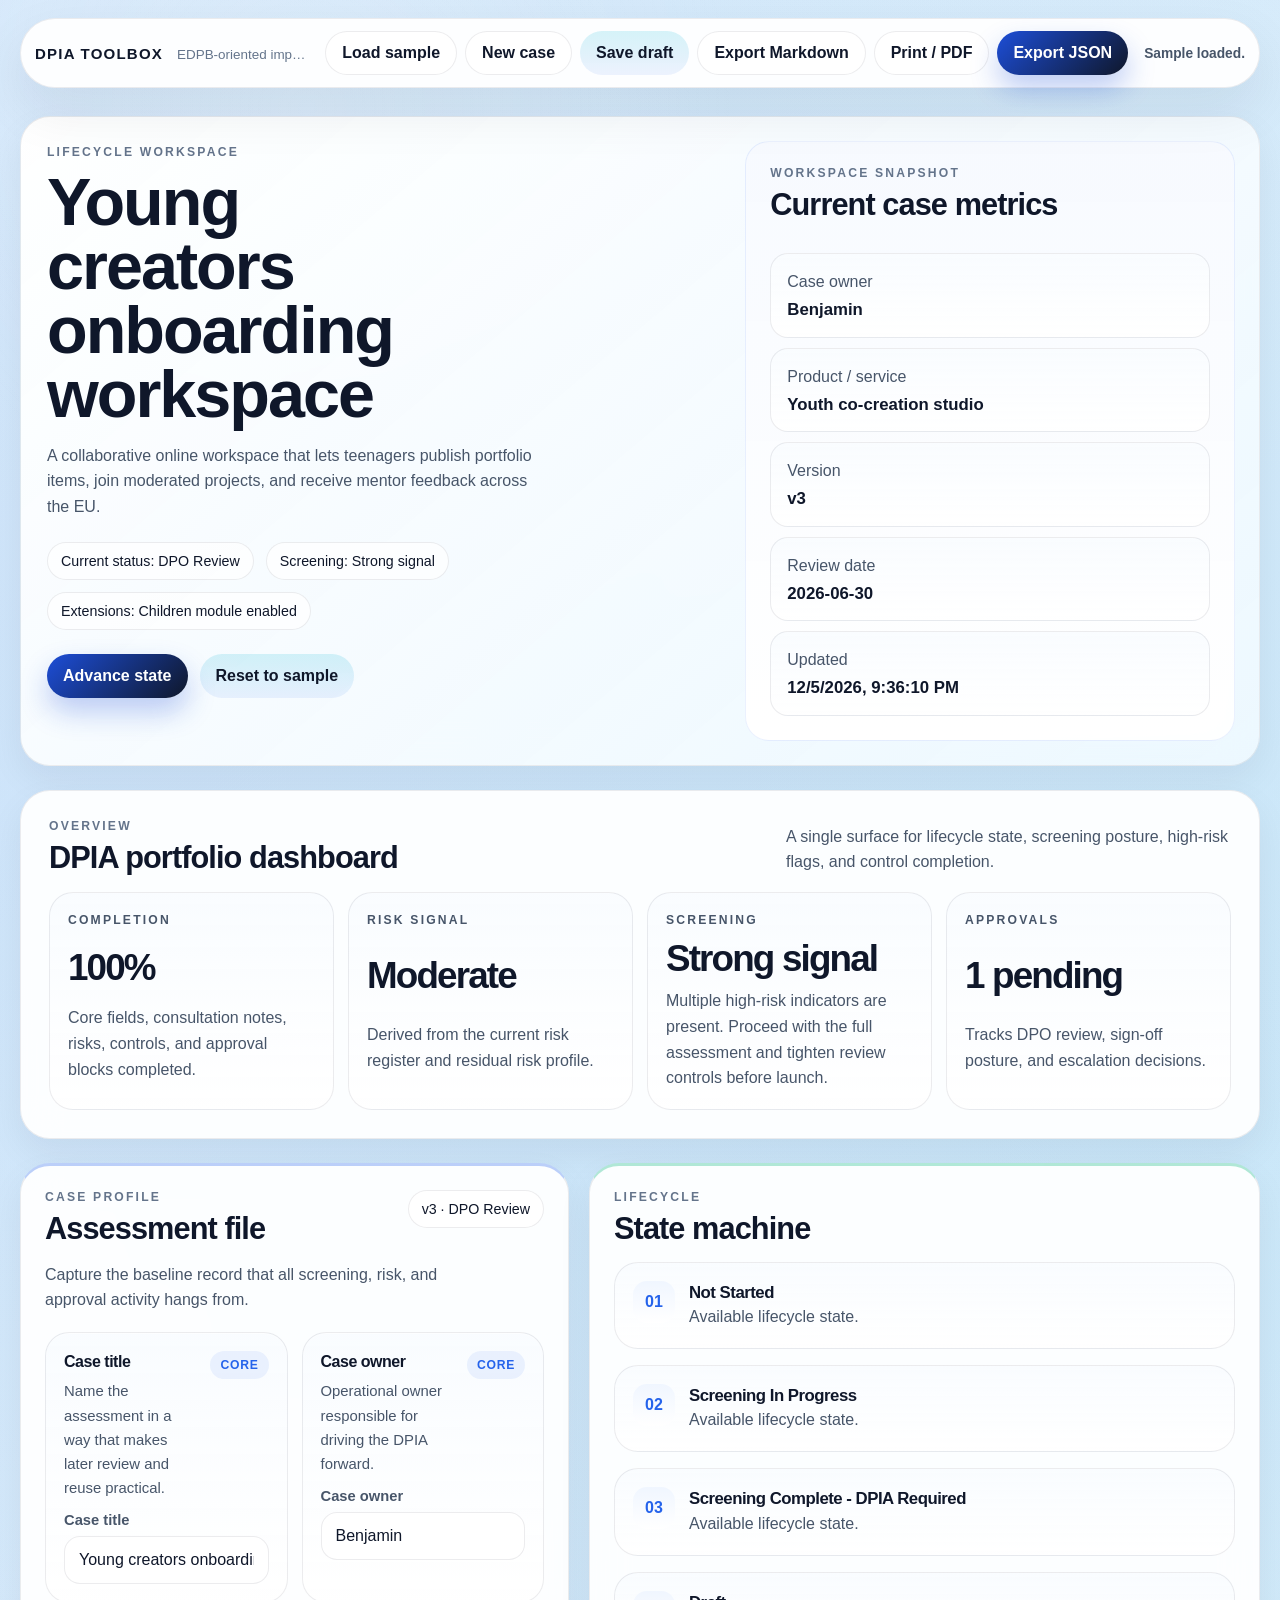
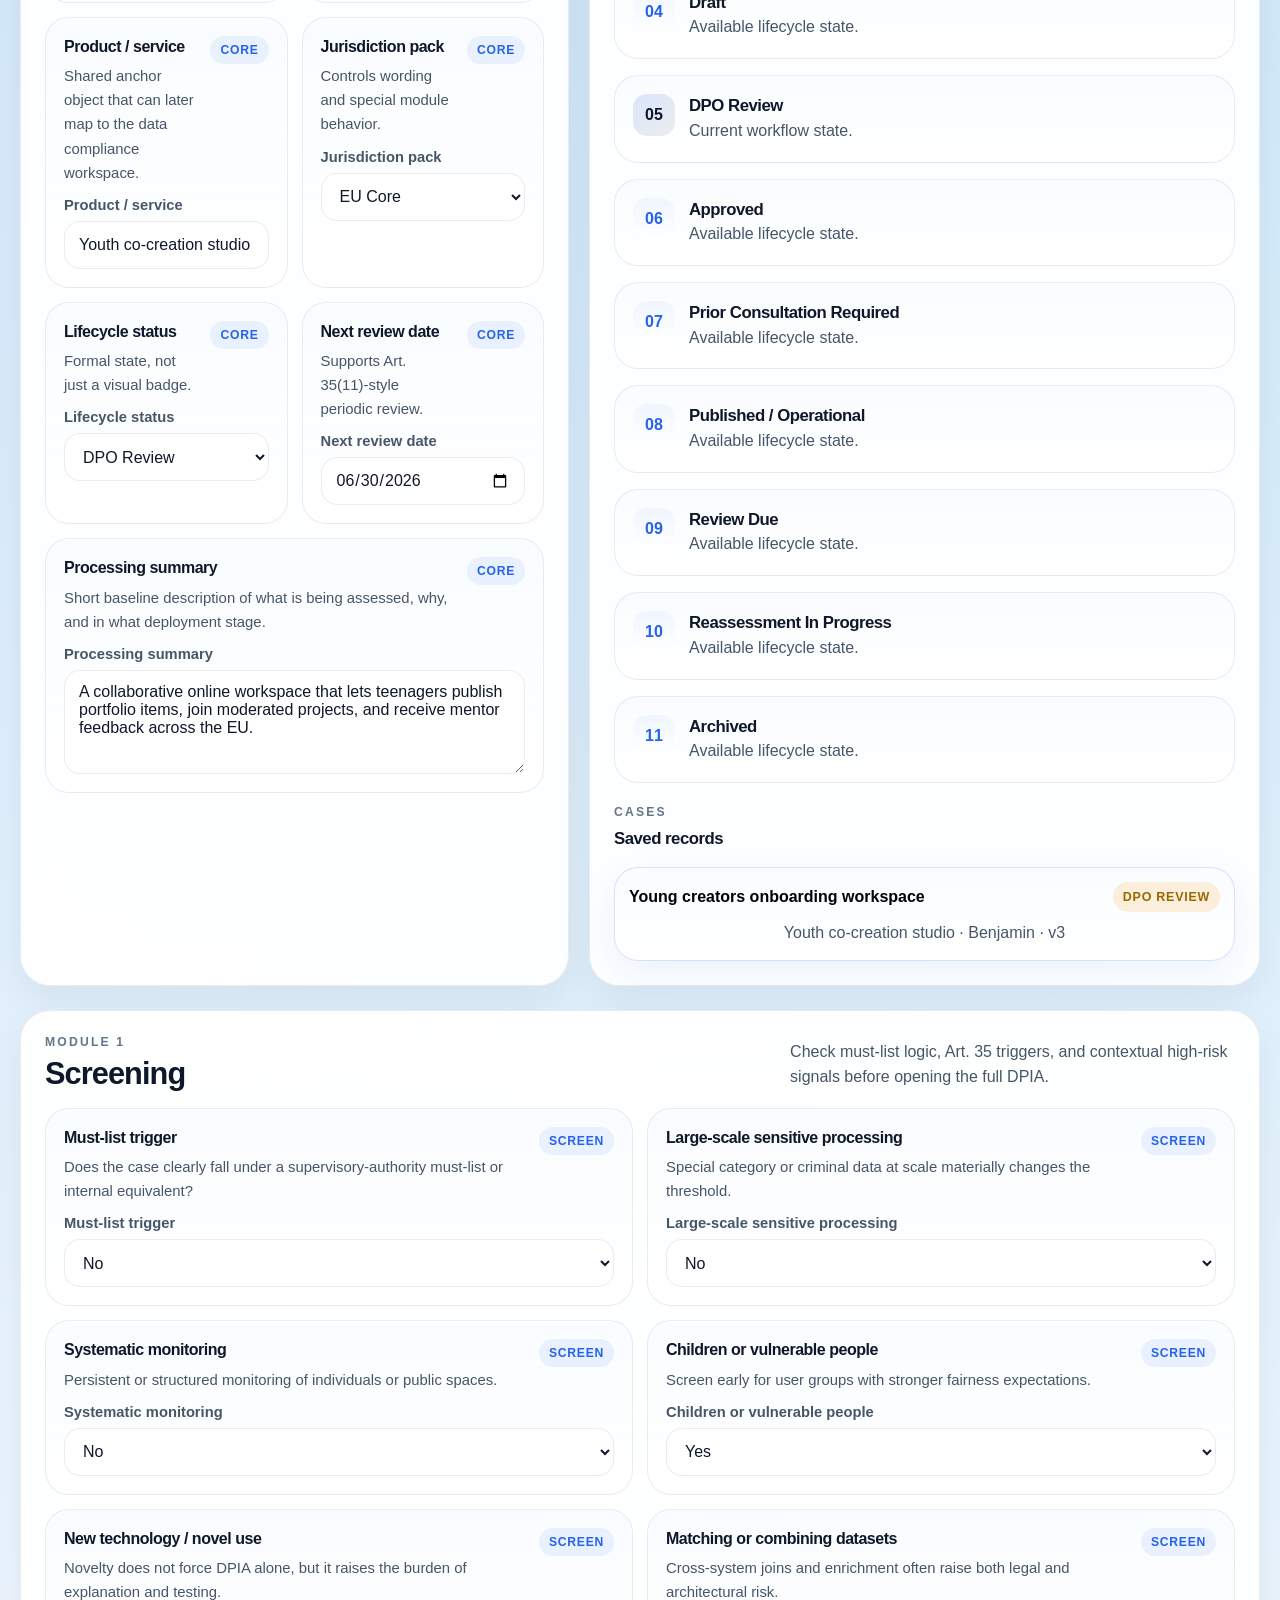
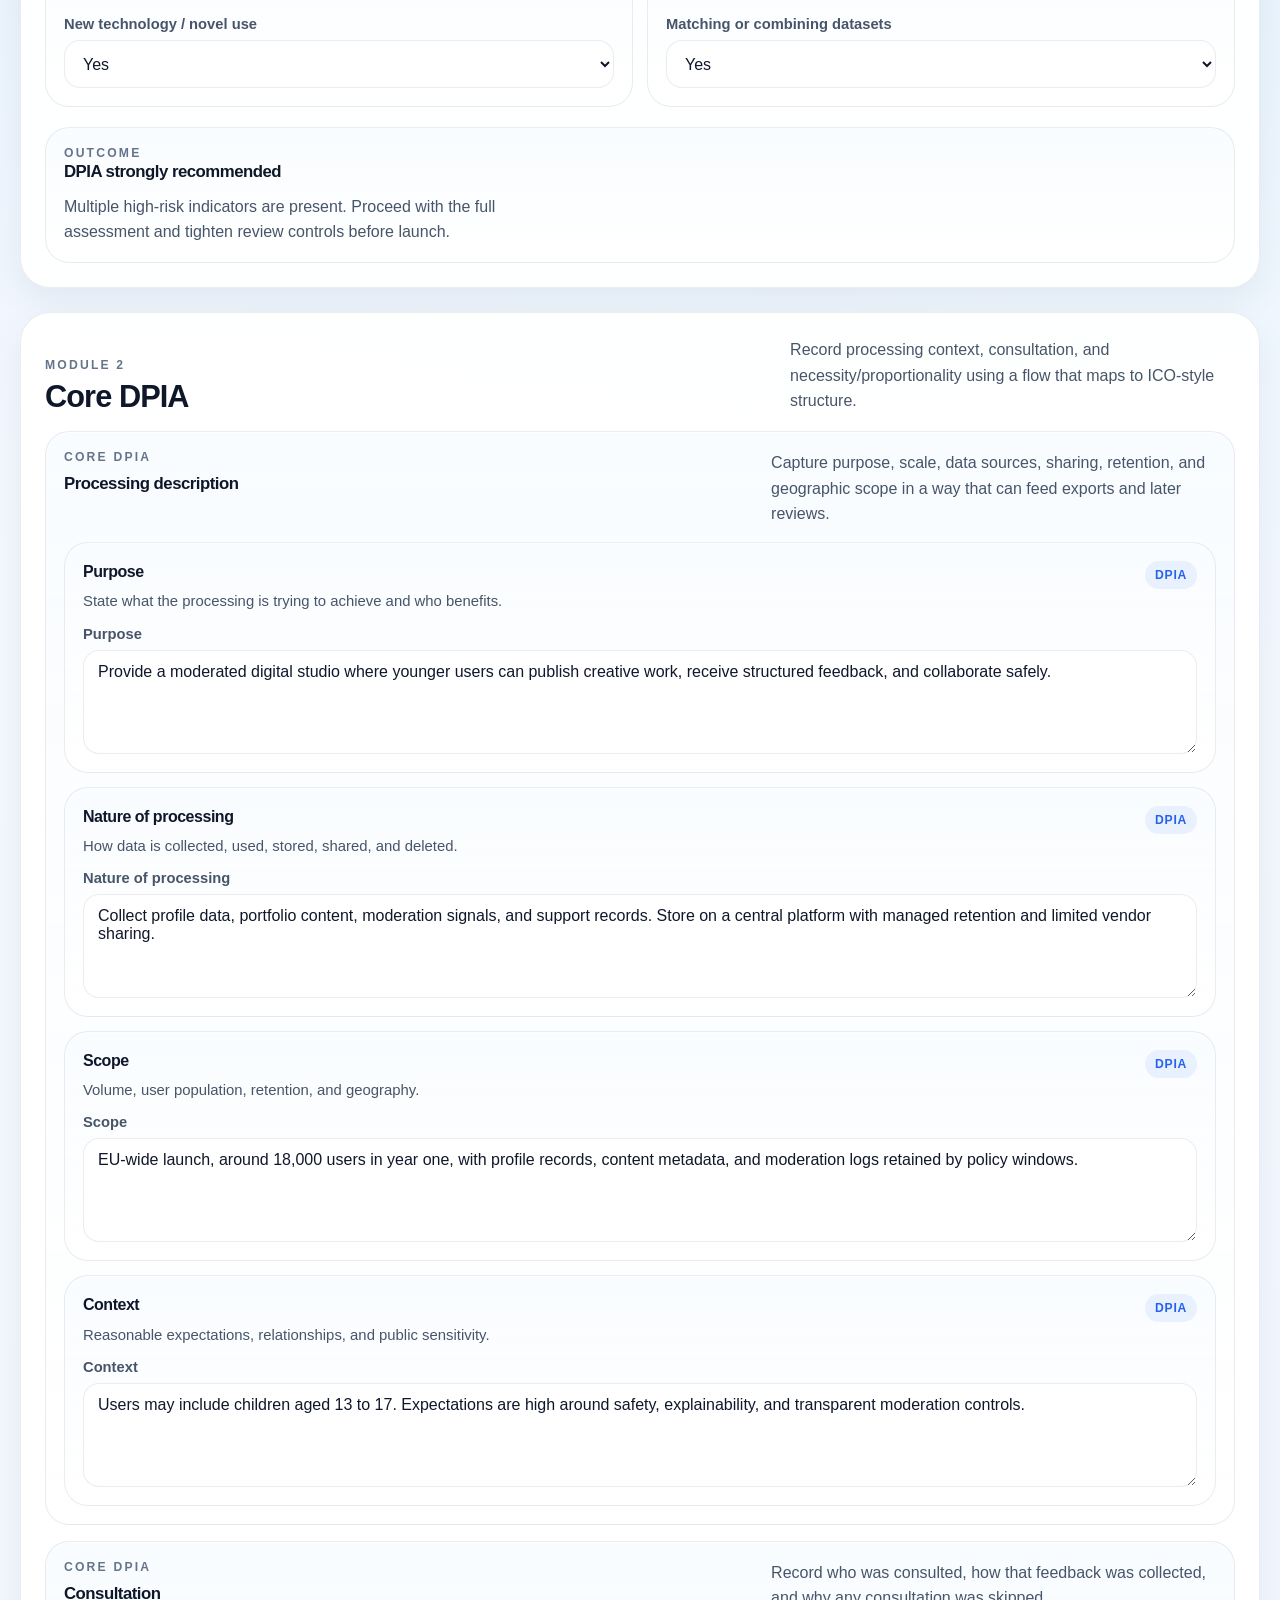
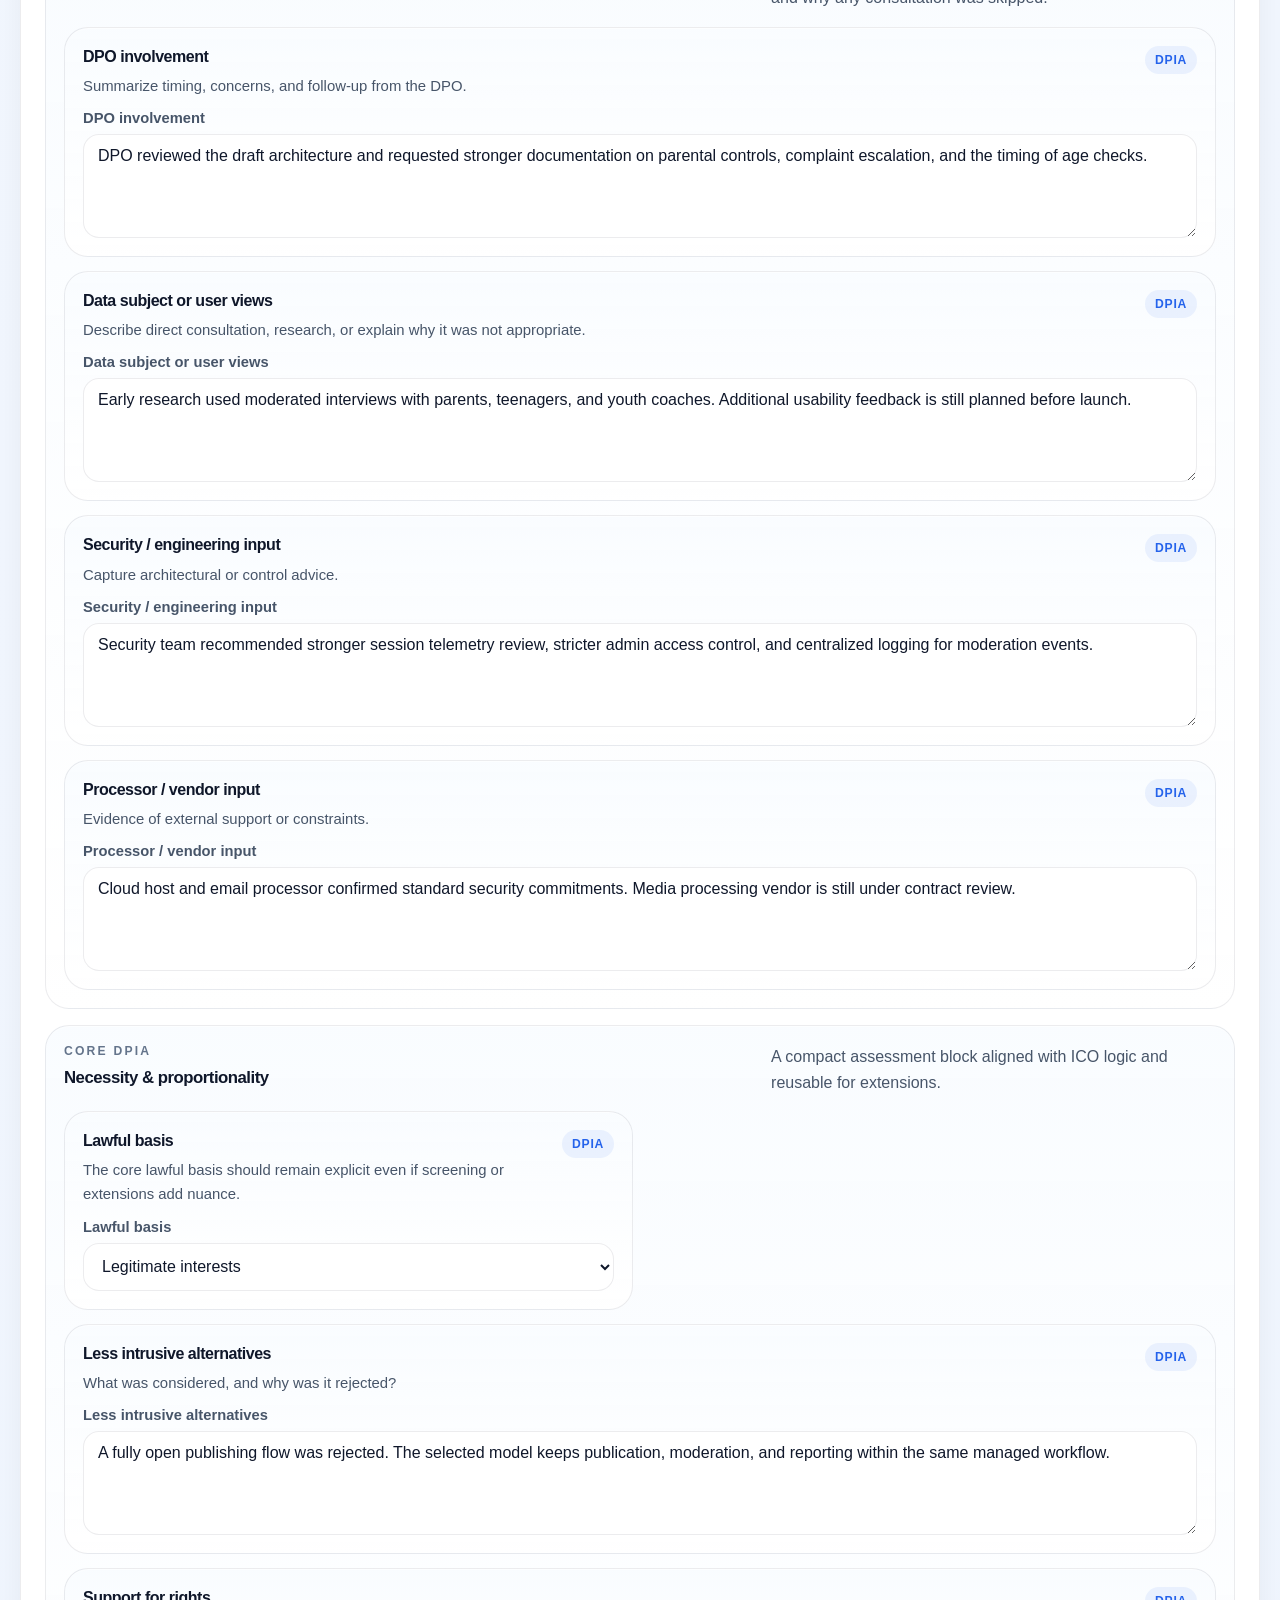
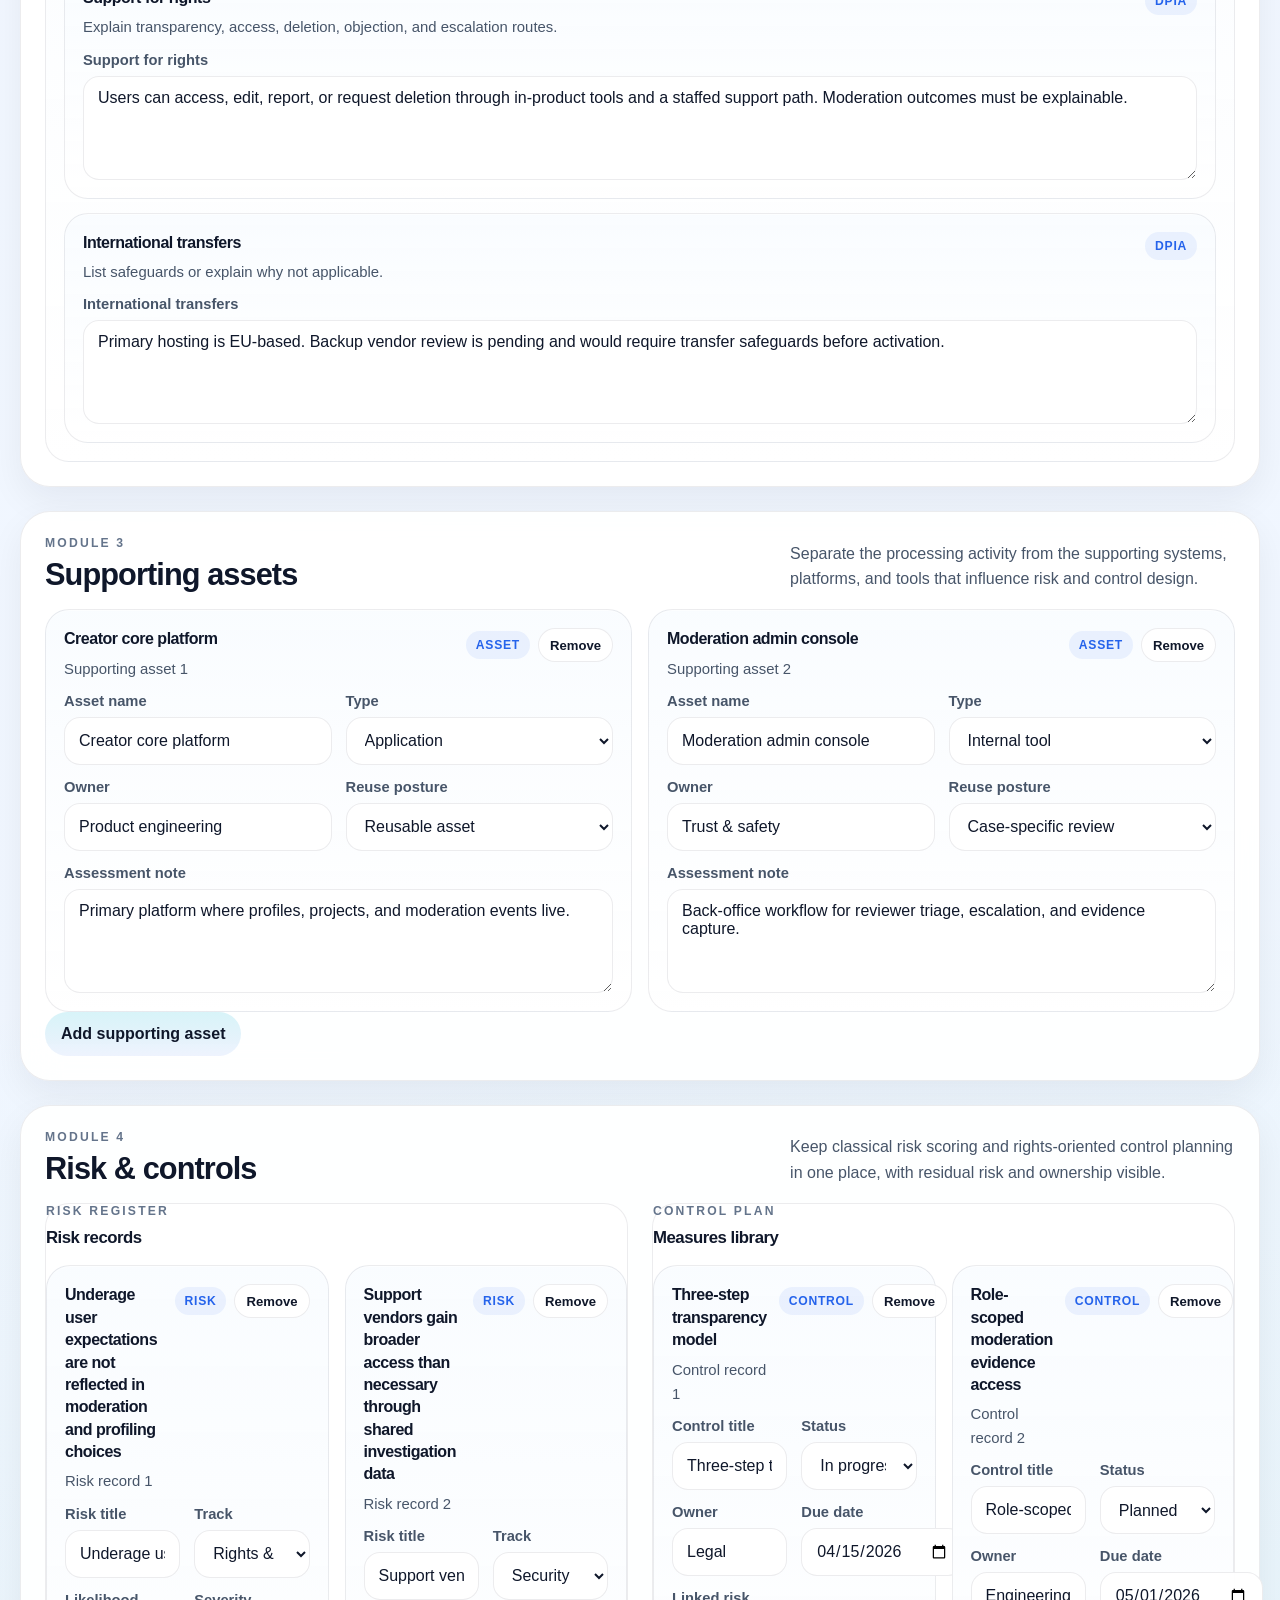
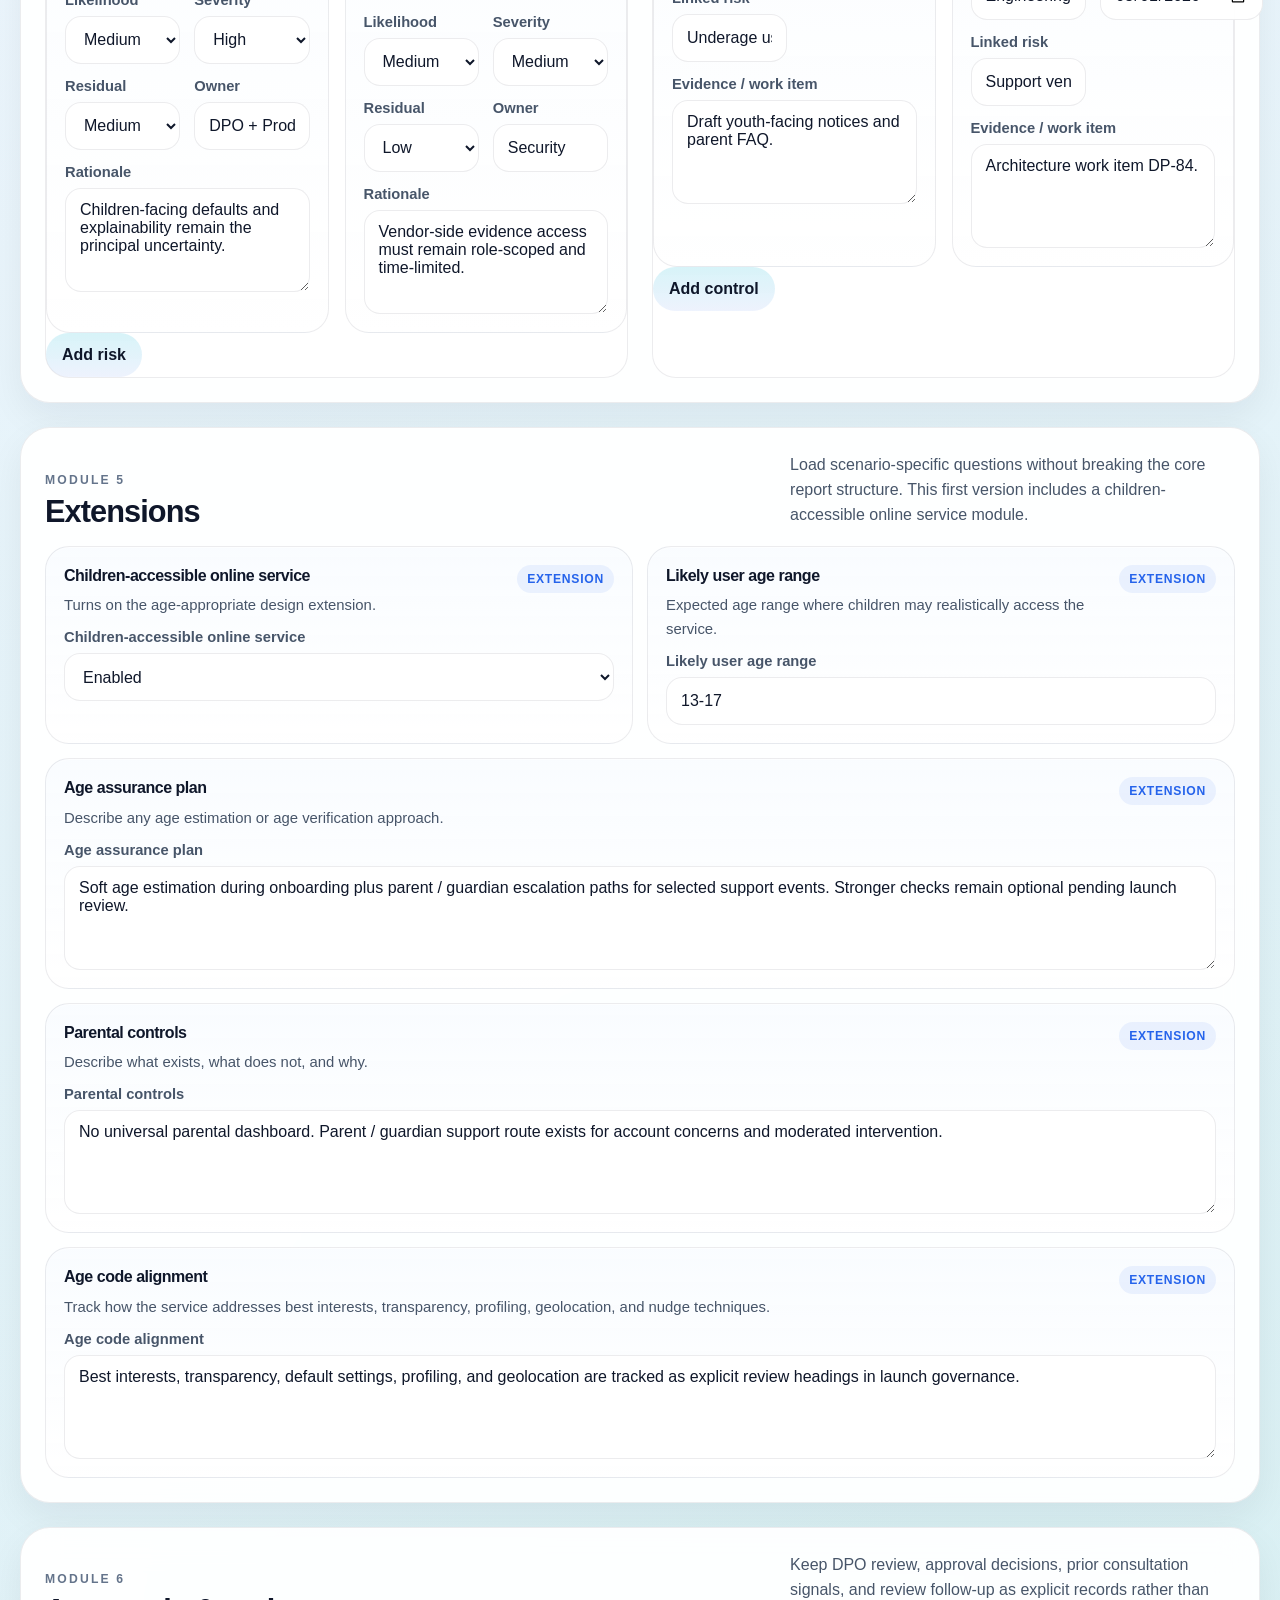
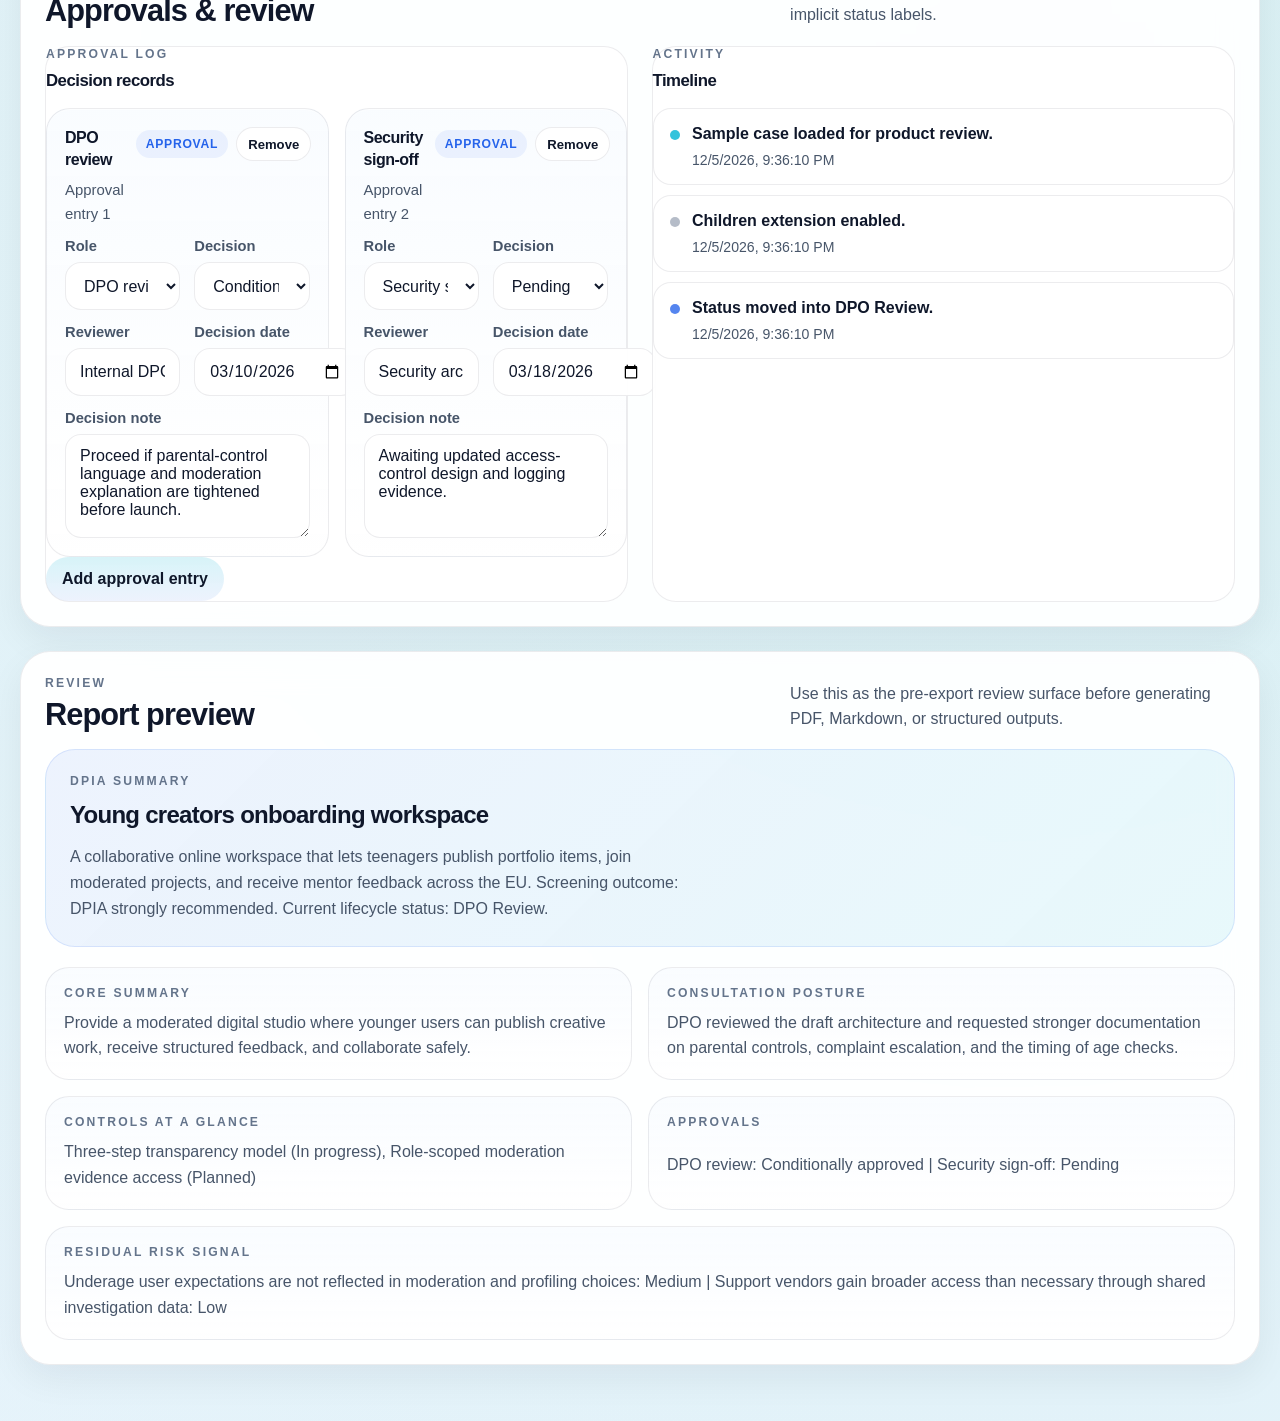
==== dpia-tool/index.html @ bde90bf6 "Initial import of data privacy toolbox" ====
<!DOCTYPE html>
<html lang="en">
  <head>
    <meta charset="UTF-8" />
    <meta name="viewport" content="width=device-width, initial-scale=1.0" />
    <title>DPIA TOOLBOX</title>
    <link rel="icon" type="image/svg+xml" href="./favicon.svg" />
    <link rel="stylesheet" href="./styles.css" />
  </head>
  <body>
    <div class="page-shell">
      <header class="topnav panel">
        <div class="topnav__brand">
          <span class="topnav__name">DPIA TOOLBOX</span>
          <span class="topnav__tag">EDPB-oriented impact assessment workspace</span>
        </div>

        <div class="topnav__actions">
          <button id="loadSampleButton" class="button button--ghost" type="button">Load sample</button>
          <button id="newCaseButton" class="button button--ghost" type="button">New case</button>
          <button id="saveButton" class="button button--secondary" type="button">Save draft</button>
          <button id="exportMarkdownButton" class="button button--ghost" type="button">Export Markdown</button>
          <button id="printButton" class="button button--ghost" type="button">Print / PDF</button>
          <button id="exportJsonButton" class="button button--primary" type="button">Export JSON</button>
        </div>

        <p class="save-status" id="saveStatus">Draft ready.</p>
      </header>

      <main class="experience">
        <section class="hero-stage panel">
          <div class="hero-stage__copy">
            <p class="eyebrow">Lifecycle workspace</p>
            <h1 id="heroTitle">Build living DPIA records, not one-off forms.</h1>
            <p class="hero__text" id="heroText">
              Screen whether a DPIA is needed, structure the core assessment, attach supporting assets, manage risks and controls, and keep the record review-ready over time.
            </p>

            <div class="hero-stage__context">
              <span class="chip chip--soft" id="heroStatusPill">Current status: Draft</span>
              <span class="chip chip--soft" id="heroScreeningPill">Screening: Pending</span>
              <span class="chip chip--soft" id="heroExtensionPill">Extensions: None</span>
            </div>

            <div class="hero-stage__actions">
              <button id="advanceStateButton" class="button button--primary" type="button">Advance state</button>
              <button id="resetSampleButton" class="button button--secondary" type="button">Reset to sample</button>
            </div>
          </div>

          <aside class="hero-stage__snapshot panel panel--inner">
            <div class="section-heading section-heading--compact">
              <div>
                <p class="section-label">Workspace snapshot</p>
                <h2>Current case metrics</h2>
              </div>
            </div>

            <div class="snapshot-grid" id="snapshotGrid"></div>
          </aside>
        </section>

        <section class="dashboard-stage panel">
          <div class="section-heading">
            <div>
              <p class="section-label">Overview</p>
              <h2>DPIA portfolio dashboard</h2>
            </div>
            <p class="section-text">
              A single surface for lifecycle state, screening posture, high-risk flags, and control completion.
            </p>
          </div>

          <div class="metric-grid" id="metricGrid"></div>
        </section>

        <section class="context-stage">
          <article class="panel record-panel">
            <div class="section-heading section-heading--compact">
              <div>
                <p class="section-label">Case profile</p>
                <h2>Assessment file</h2>
              </div>
              <span class="current-record-badge" id="currentRecordBadge">Draft</span>
            </div>
            <p class="section-text record-panel__text">
              Capture the baseline record that all screening, risk, and approval activity hangs from.
            </p>
            <div id="profileGrid" class="field-grid"></div>
          </article>

          <article class="panel history-panel">
            <div class="section-heading section-heading--compact">
              <div>
                <p class="section-label">Lifecycle</p>
                <h2>State machine</h2>
              </div>
            </div>
            <div id="lifecycleFlow" class="flow-list"></div>

            <div class="section-heading section-heading--compact history-heading">
              <div>
                <p class="section-label">Cases</p>
                <h3>Saved records</h3>
              </div>
            </div>
            <div id="caseList" class="history-list"></div>
          </article>
        </section>

        <section class="panel section-panel">
          <div class="section-heading">
            <div>
              <p class="section-label">Module 1</p>
              <h2>Screening</h2>
            </div>
            <p class="section-text">
              Check must-list logic, Art. 35 triggers, and contextual high-risk signals before opening the full DPIA.
            </p>
          </div>
          <div id="screeningGrid" class="field-grid"></div>
          <div class="screening-outcome panel panel--inner">
            <div>
              <p class="section-label">Outcome</p>
              <h3 id="screeningOutcomeTitle">Screening not complete</h3>
            </div>
            <p class="section-text" id="screeningOutcomeText">
              Answer the key screening questions to decide whether the case should remain a short-form record or proceed into full DPIA mode.
            </p>
          </div>
        </section>

        <section class="panel section-panel">
          <div class="section-heading">
            <div>
              <p class="section-label">Module 2</p>
              <h2>Core DPIA</h2>
            </div>
            <p class="section-text">
              Record processing context, consultation, and necessity/proportionality using a flow that maps to ICO-style structure.
            </p>
          </div>
          <div id="coreSections" class="section-stack"></div>
        </section>

        <section class="panel section-panel">
          <div class="section-heading">
            <div>
              <p class="section-label">Module 3</p>
              <h2>Supporting assets</h2>
            </div>
            <p class="section-text">
              Separate the processing activity from the supporting systems, platforms, and tools that influence risk and control design.
            </p>
          </div>
          <div id="assetList" class="asset-grid"></div>
          <div class="section-panel__footer">
            <button id="addAssetButton" class="button button--secondary" type="button">Add supporting asset</button>
          </div>
        </section>

        <section class="panel section-panel">
          <div class="section-heading">
            <div>
              <p class="section-label">Module 4</p>
              <h2>Risk & controls</h2>
            </div>
            <p class="section-text">
              Keep classical risk scoring and rights-oriented control planning in one place, with residual risk and ownership visible.
            </p>
          </div>

          <div class="risk-layout">
            <article class="panel panel--inner">
              <div class="section-heading section-heading--compact">
                <div>
                  <p class="section-label">Risk register</p>
                  <h3>Risk records</h3>
                </div>
              </div>
              <div id="riskCards" class="editable-grid"></div>
              <div class="section-panel__footer">
                <button id="addRiskButton" class="button button--secondary" type="button">Add risk</button>
              </div>
            </article>

            <article class="panel panel--inner">
              <div class="section-heading section-heading--compact">
                <div>
                  <p class="section-label">Control plan</p>
                  <h3>Measures library</h3>
                </div>
              </div>
              <div id="controlCards" class="editable-grid"></div>
              <div class="section-panel__footer">
                <button id="addControlButton" class="button button--secondary" type="button">Add control</button>
              </div>
            </article>
          </div>
        </section>

        <section class="panel section-panel">
          <div class="section-heading">
            <div>
              <p class="section-label">Module 5</p>
              <h2>Extensions</h2>
            </div>
            <p class="section-text">
              Load scenario-specific questions without breaking the core report structure. This first version includes a children-accessible online service module.
            </p>
          </div>
          <div id="extensionGrid" class="field-grid"></div>
        </section>

        <section class="panel section-panel">
          <div class="section-heading">
            <div>
              <p class="section-label">Module 6</p>
              <h2>Approvals & review</h2>
            </div>
            <p class="section-text">
              Keep DPO review, approval decisions, prior consultation signals, and review follow-up as explicit records rather than implicit status labels.
            </p>
          </div>

          <div class="approval-layout">
            <article class="panel panel--inner">
              <div class="section-heading section-heading--compact">
                <div>
                  <p class="section-label">Approval log</p>
                  <h3>Decision records</h3>
                </div>
              </div>
              <div id="approvalCards" class="editable-grid"></div>
              <div class="section-panel__footer">
                <button id="addApprovalButton" class="button button--secondary" type="button">Add approval entry</button>
              </div>
            </article>

            <article class="panel panel--inner">
              <div class="section-heading section-heading--compact">
                <div>
                  <p class="section-label">Activity</p>
                  <h3>Timeline</h3>
                </div>
              </div>
              <div id="timelineList" class="timeline-list"></div>
            </article>
          </div>
        </section>

        <section class="panel preview-panel">
          <div class="section-heading">
            <div>
              <p class="section-label">Review</p>
              <h2>Report preview</h2>
            </div>
            <p class="section-text">
              Use this as the pre-export review surface before generating PDF, Markdown, or structured outputs.
            </p>
          </div>

          <div class="report-shell">
            <div class="report-banner">
              <p class="report-banner__label">DPIA summary</p>
              <h3 id="reportTitle">Untitled case</h3>
              <p class="report-paragraph" id="reportIntro"></p>
            </div>

            <div class="report-grid" id="reportGrid"></div>
          </div>
        </section>
      </main>
    </div>

    <script src="./app.js"></script>
  </body>
</html>
---- dpia-tool/styles.css ----
:root {
  --bg: #f6f9ff;
  --surface: rgba(255, 255, 255, 0.94);
  --surface-strong: #ffffff;
  --surface-muted: #f7faff;
  --border-soft: rgba(15, 23, 42, 0.08);
  --border-medium: rgba(30, 41, 59, 0.14);
  --text: #0f172a;
  --text-secondary: #475569;
  --text-tertiary: #64748b;
  --accent-blue: #2563eb;
  --accent-cyan: #06b6d4;
  --accent-green: #10b981;
  --accent-amber: #f59e0b;
  --accent-rose: #e11d48;
  --accent-ink: #0f172a;
  --focus-strong: #2563eb;
  --shadow-soft: 0 14px 36px rgba(15, 23, 42, 0.06);
  --shadow-medium: 0 22px 54px rgba(15, 23, 42, 0.08);
  --shadow-floating: 0 28px 72px rgba(15, 23, 42, 0.12);
  --radius-pill: 999px;
  --radius-xl: 30px;
  --radius-lg: 24px;
  --radius-md: 18px;
  --content-width: min(1480px, calc(100% - 40px));
}

* {
  box-sizing: border-box;
}

html {
  scroll-behavior: smooth;
}

body {
  margin: 0;
  min-height: 100vh;
  font-family: "SF Pro Display", "SF Pro Text", "PingFang SC", "Helvetica Neue",
    "Segoe UI", sans-serif;
  color: var(--text);
  background:
    radial-gradient(circle at 8% 6%, rgba(37, 99, 235, 0.12), transparent 30%),
    radial-gradient(circle at 90% 10%, rgba(6, 182, 212, 0.13), transparent 28%),
    radial-gradient(circle at 78% 88%, rgba(16, 185, 129, 0.1), transparent 26%),
    linear-gradient(160deg, #f7fbff 0%, #f2f7ff 46%, #edf5ff 100%);
  overflow-x: hidden;
}

body::before {
  content: "";
  position: fixed;
  inset: 0;
  pointer-events: none;
  background: radial-gradient(circle at 24% 12%, rgba(255, 255, 255, 0.34), transparent 34%);
  opacity: 0.5;
}

button,
input,
textarea,
select {
  font: inherit;
}

textarea {
  resize: vertical;
}

.page-shell {
  position: relative;
  z-index: 1;
  width: var(--content-width);
  margin: 0 auto;
  padding: 18px 0 56px;
}

.panel {
  min-width: 0;
  border: 1px solid var(--border-soft);
  background: rgba(255, 255, 255, 0.94);
  backdrop-filter: blur(18px);
  border-radius: var(--radius-xl);
  box-shadow: var(--shadow-soft);
}

.panel--inner {
  background: rgba(255, 255, 255, 0.88);
  box-shadow: none;
  border-radius: var(--radius-lg);
}

.topnav {
  position: sticky;
  top: 16px;
  z-index: 30;
  margin-bottom: 28px;
  padding: 12px 14px;
  display: grid;
  grid-template-columns: minmax(0, 1fr) auto auto;
  gap: 16px;
  align-items: center;
  border-radius: var(--radius-pill);
  box-shadow: var(--shadow-medium);
}

.topnav__brand {
  display: flex;
  align-items: baseline;
  gap: 14px;
  min-width: 0;
}

.topnav__name {
  font-size: 0.94rem;
  font-weight: 650;
  letter-spacing: 0.08em;
  text-transform: uppercase;
  white-space: nowrap;
}

.topnav__tag {
  color: var(--text-tertiary);
  font-size: 0.84rem;
  white-space: nowrap;
  overflow: hidden;
  text-overflow: ellipsis;
}

.topnav__actions {
  display: inline-flex;
  flex-wrap: wrap;
  justify-content: flex-end;
  gap: 8px;
}

.save-status {
  margin: 0;
  min-width: 100px;
  text-align: right;
  color: var(--text-secondary);
  font-size: 0.86rem;
  font-weight: 600;
}

.experience {
  display: grid;
  gap: 24px;
  min-width: 0;
}

.experience > *,
.hero-stage > *,
.context-stage > *,
.section-heading > *,
.field-grid > *,
.metric-grid > *,
.snapshot-grid > *,
.asset-grid > *,
.report-grid > *,
.table-wrap,
.history-list > * {
  min-width: 0;
}

.hero-stage,
.dashboard-stage,
.section-panel,
.preview-panel,
.record-panel,
.history-panel {
  padding: 24px;
}

.dashboard-stage {
  padding: 28px;
}

.hero-stage {
  display: grid;
  grid-template-columns: minmax(0, 1.16fr) minmax(320px, 0.84fr);
  gap: 24px;
  align-items: stretch;
  background:
    linear-gradient(140deg, rgba(255, 255, 255, 0.98), rgba(239, 249, 255, 0.92));
}

.hero-stage__copy {
  padding: 4px 2px;
}

.hero-stage__snapshot {
  display: grid;
  gap: 16px;
  padding: 24px;
  align-content: start;
  border: 1px solid rgba(37, 99, 235, 0.09);
  background: linear-gradient(180deg, rgba(247, 250, 255, 0.98), rgba(255, 255, 255, 0.96));
}

.eyebrow,
.section-label,
.report-banner__label {
  margin: 0;
  font-size: 0.76rem;
  font-weight: 700;
  text-transform: uppercase;
  letter-spacing: 0.18em;
  color: var(--text-tertiary);
}

h1,
h2,
h3,
h4 {
  margin: 0;
  letter-spacing: -0.03em;
}

h1 {
  margin-top: 12px;
  max-width: 8.8ch;
  font-size: clamp(3rem, 5.2vw, 4.6rem);
  line-height: 0.96;
  font-weight: 650;
}

h2 {
  font-size: clamp(1.75rem, 2.4vw, 2.2rem);
  line-height: 1.08;
}

h3 {
  font-size: 1.05rem;
  line-height: 1.4;
}

.hero__text,
.section-text,
.report-paragraph,
.field-card__helper,
.flow-item p,
.metric-card p,
.history-item__meta,
.snapshot-item span {
  margin: 0;
  color: var(--text-secondary);
  line-height: 1.62;
}

.hero__text {
  max-width: 56ch;
  margin-top: 16px;
  font-size: 1rem;
}

.hero-stage__context,
.hero-stage__actions,
.section-panel__footer {
  display: flex;
  flex-wrap: wrap;
  gap: 12px;
}

.hero-stage__context {
  margin-top: 22px;
}

.hero-stage__actions {
  margin-top: 24px;
}

.chip,
.current-record-badge {
  display: inline-flex;
  align-items: center;
  min-height: 38px;
  padding: 9px 13px;
  border-radius: var(--radius-pill);
  border: 1px solid var(--border-soft);
  background: rgba(255, 255, 255, 0.92);
  font-size: 0.89rem;
}

.chip--soft {
  background: rgba(255, 255, 255, 0.64);
}

.button {
  appearance: none;
  border: 0;
  min-height: 44px;
  padding: 0 16px;
  border-radius: var(--radius-pill);
  font: inherit;
  font-weight: 600;
  cursor: pointer;
  transition:
    transform 160ms ease,
    box-shadow 160ms ease,
    background 160ms ease,
    color 160ms ease,
    border-color 160ms ease;
}

.button:hover {
  transform: translateY(-1px);
}

.button:focus-visible,
input:focus-visible,
textarea:focus-visible,
select:focus-visible {
  outline: 2px solid rgba(37, 99, 235, 0.22);
  outline-offset: 2px;
}

.button--primary {
  background: linear-gradient(135deg, #1d4ed8 0%, #0f172a 100%);
  color: #fff;
  box-shadow: 0 14px 28px rgba(29, 78, 216, 0.28);
}

.button--secondary {
  background: linear-gradient(180deg, rgba(6, 182, 212, 0.16), rgba(37, 99, 235, 0.08));
  color: var(--text);
}

.button--ghost {
  background: rgba(255, 255, 255, 0.92);
  color: var(--text);
  border: 1px solid var(--border-soft);
}

.section-heading {
  display: flex;
  justify-content: space-between;
  gap: 24px;
  align-items: end;
  margin-bottom: 18px;
}

.section-heading > div {
  display: grid;
  gap: 8px;
}

.section-heading--compact {
  align-items: start;
  margin-bottom: 16px;
}

.section-heading + .metric-grid,
.section-heading + .field-grid,
.section-heading + .section-stack,
.section-heading + .asset-grid,
.section-heading + .editable-grid,
.section-heading + .report-shell,
.section-heading + .table-wrap,
.section-heading + .flow-list,
.section-heading + .approval-layout {
  margin-top: 0;
}

.section-text {
  max-width: 50ch;
  line-height: 1.58;
}

.metric-grid {
  display: grid;
  grid-template-columns: repeat(4, minmax(0, 1fr));
  gap: 14px;
}

.metric-card,
.snapshot-item {
  display: grid;
  gap: 10px;
  padding: 18px;
  border-radius: var(--radius-lg);
  background: linear-gradient(180deg, rgba(249, 252, 255, 0.96), #ffffff);
  border: 1px solid var(--border-soft);
}

.metric-card strong {
  font-size: clamp(1.65rem, 3vw, 2.3rem);
  line-height: 1;
  letter-spacing: -0.05em;
}

.snapshot-grid {
  display: grid;
  gap: 10px;
}

.snapshot-item {
  gap: 4px;
  padding: 15px 16px;
  border-radius: var(--radius-md);
}

.snapshot-item strong {
  font-size: 1.05rem;
  line-height: 1.35;
}

.context-stage {
  display: grid;
  grid-template-columns: minmax(320px, 0.9fr) minmax(0, 1.1fr);
  gap: 20px;
}

.record-panel {
  border-top: 3px solid rgba(37, 99, 235, 0.3);
}

.history-panel {
  border-top: 3px solid rgba(16, 185, 129, 0.32);
}

.record-panel__text {
  margin-top: 12px;
  margin-bottom: 20px;
}

.history-heading {
  margin-top: 22px;
}

.history-list,
.flow-list,
.section-stack,
.asset-grid,
.report-grid,
.editable-grid,
.timeline-list {
  display: grid;
  gap: 16px;
}

.history-list,
.timeline-list {
  gap: 10px;
}

.history-item,
.flow-item,
.field-card,
.editable-card,
.report-card,
.screening-outcome {
  border-radius: var(--radius-lg);
  border: 1px solid var(--border-soft);
  background: linear-gradient(180deg, rgba(249, 252, 255, 0.96), #ffffff 100%);
}

.history-item,
.flow-item,
.report-card {
  padding: 18px;
}

.history-item {
  display: grid;
  gap: 8px;
  padding: 14px;
  cursor: pointer;
  transition: transform 160ms ease, box-shadow 160ms ease, border-color 160ms ease;
}

.history-item:hover {
  transform: translateY(-1px);
  box-shadow: var(--shadow-soft);
}

.history-item.is-active {
  border-color: rgba(37, 99, 235, 0.18);
  box-shadow: 0 12px 34px rgba(37, 99, 235, 0.08);
}

.history-item__title {
  display: flex;
  justify-content: space-between;
  gap: 12px;
  align-items: center;
}

.history-item__title strong {
  font-size: 1rem;
}

.flow-item {
  display: grid;
  grid-template-columns: auto minmax(0, 1fr);
  gap: 14px;
  align-items: start;
}

.flow-item__index {
  display: inline-flex;
  align-items: center;
  justify-content: center;
  width: 42px;
  height: 42px;
  border-radius: 14px;
  background: linear-gradient(180deg, #f0f6ff 0%, #ffffff 100%);
  color: var(--accent-blue);
  font-weight: 800;
}

.flow-item__index.is-active {
  background: linear-gradient(135deg, rgba(37, 99, 235, 0.15), rgba(15, 23, 42, 0.08));
  color: var(--accent-ink);
}

.field-grid {
  display: grid;
  grid-template-columns: repeat(2, minmax(0, 1fr));
  gap: 14px;
}

.field-grid--dense {
  gap: 14px;
}

.field-card {
  padding: 18px;
  box-shadow: inset 0 1px 0 rgba(255, 255, 255, 0.55);
}

.field-card--full {
  grid-column: 1 / -1;
}

.field-card__head {
  display: flex;
  justify-content: space-between;
  gap: 12px;
  align-items: start;
  margin-bottom: 12px;
}

.field-card__head h3 {
  font-size: 1rem;
}

.field-card__helper {
  margin-top: 6px;
  font-size: 0.93rem;
}

.field-tag {
  display: inline-flex;
  align-items: center;
  min-height: 28px;
  padding: 4px 10px;
  border-radius: var(--radius-pill);
  background: rgba(37, 99, 235, 0.08);
  color: var(--accent-blue);
  font-size: 0.76rem;
  font-weight: 700;
  letter-spacing: 0.06em;
  text-transform: uppercase;
}

.field-control {
  display: grid;
  gap: 8px;
}

.field-control--full {
  grid-column: 1 / -1;
}

.field-control label {
  font-size: 0.92rem;
  font-weight: 600;
  color: var(--text-secondary);
}

.field-control input,
.field-control textarea,
.field-control select {
  width: 100%;
  min-height: 48px;
  border: 1px solid var(--border-soft);
  border-radius: 16px;
  padding: 12px 14px;
  background: rgba(255, 255, 255, 0.98);
  color: var(--text);
  transition: border-color 160ms ease, box-shadow 160ms ease, background 160ms ease;
}

.field-control textarea {
  min-height: 104px;
}

.screening-outcome {
  margin-top: 20px;
  padding: 18px;
  display: grid;
  gap: 10px;
}

.asset-grid,
.editable-grid {
  grid-template-columns: repeat(2, minmax(0, 1fr));
}

.editable-card {
  padding: 18px;
  box-shadow: inset 0 1px 0 rgba(255, 255, 255, 0.55);
}

.editable-card--empty {
  display: grid;
  gap: 6px;
}

.editable-card__actions {
  display: inline-flex;
  align-items: center;
  gap: 8px;
}

.risk-layout {
  display: grid;
  grid-template-columns: repeat(2, minmax(0, 1fr));
  gap: 24px;
}

.approval-layout {
  display: grid;
  grid-template-columns: repeat(2, minmax(0, 1fr));
  gap: 24px;
}

.table-wrap {
  overflow: auto;
  border: 1px solid var(--border-soft);
  border-radius: var(--radius-lg);
  background: rgba(255, 255, 255, 0.84);
}

.preview-table {
  width: 100%;
  border-collapse: collapse;
  min-width: 640px;
}

.preview-table th,
.preview-table td {
  padding: 14px 16px;
  border-bottom: 1px solid rgba(226, 232, 240, 0.72);
  text-align: left;
  vertical-align: top;
}

.preview-table thead th {
  position: sticky;
  top: 0;
  background: rgba(246, 250, 255, 0.98);
  color: var(--text-secondary);
  font-size: 0.82rem;
  font-weight: 700;
  letter-spacing: 0.08em;
  text-transform: uppercase;
}

.preview-table tbody tr:nth-child(odd) td {
  background: rgba(255, 255, 255, 0.92);
}

.preview-table tbody tr:nth-child(even) td {
  background: rgba(248, 251, 255, 0.94);
}

.report-shell {
  display: grid;
  gap: 20px;
}

.report-banner {
  padding: 24px;
  border-radius: var(--radius-xl);
  background: linear-gradient(135deg, rgba(37, 99, 235, 0.08), rgba(6, 182, 212, 0.09));
  border: 1px solid rgba(37, 99, 235, 0.12);
}

.report-banner h3 {
  margin-top: 10px;
  font-size: 1.5rem;
}

.report-banner .report-paragraph {
  margin-top: 12px;
  max-width: 72ch;
}

.report-grid {
  grid-template-columns: repeat(2, minmax(0, 1fr));
}

.report-card {
  display: grid;
  gap: 10px;
}

.timeline-item {
  display: grid;
  grid-template-columns: auto minmax(0, 1fr);
  gap: 12px;
  align-items: start;
  padding: 14px 16px;
  border-radius: var(--radius-md);
  border: 1px solid var(--border-soft);
  background: rgba(255, 255, 255, 0.96);
}

.timeline-item strong {
  display: block;
  font-size: 1rem;
  line-height: 1.35;
}

.timeline-item p {
  margin: 5px 0 0;
  color: var(--text-secondary);
  font-size: 0.88rem;
  line-height: 1.45;
}

.timeline-item__dot {
  width: 10px;
  height: 10px;
  margin-top: 7px;
  border-radius: 999px;
  background: rgba(100, 116, 139, 0.48);
}

.timeline-item__dot--workflow {
  background: rgba(37, 99, 235, 0.78);
}

.timeline-item__dot--checkpoint {
  background: rgba(16, 185, 129, 0.76);
}

.timeline-item__dot--export {
  background: rgba(245, 158, 11, 0.82);
}

.timeline-item__dot--create {
  background: rgba(6, 182, 212, 0.82);
}

.report-card--full {
  grid-column: 1 / -1;
}

.button--small {
  min-height: 34px;
  padding: 0 11px;
  font-size: 0.82rem;
}

.status-pill {
  display: inline-flex;
  align-items: center;
  min-height: 30px;
  padding: 0 10px;
  border-radius: var(--radius-pill);
  font-size: 0.78rem;
  font-weight: 700;
  letter-spacing: 0.06em;
  text-transform: uppercase;
}

.status-pill--draft,
.status-pill--screening-in-progress,
.status-pill--screening-complete-dpia-required,
.status-pill--dpo-review,
.status-pill--review-due,
.status-pill--reassessment-in-progress {
  background: rgba(245, 158, 11, 0.14);
  color: #9a6700;
}

.status-pill--approved,
.status-pill--published-operational,
.status-pill--screening-complete-dpia-not-required {
  background: rgba(16, 185, 129, 0.14);
  color: #0f766e;
}

.status-pill--prior-consultation-required,
.status-pill--archived {
  background: rgba(225, 29, 72, 0.12);
  color: #be123c;
}

@media (max-width: 1220px) {
  .topnav {
    grid-template-columns: 1fr;
    border-radius: var(--radius-xl);
  }

  .topnav__actions,
  .save-status {
    justify-content: flex-start;
    text-align: left;
  }

  .hero-stage,
  .context-stage,
  .risk-layout,
  .approval-layout {
    grid-template-columns: 1fr;
  }

  .metric-grid,
  .report-grid,
  .asset-grid,
  .editable-grid {
    grid-template-columns: repeat(2, minmax(0, 1fr));
  }
}

@media (max-width: 768px) {
  .page-shell {
    width: min(100% - 24px, 1480px);
  }

  .dashboard-stage,
  .hero-stage,
  .section-panel,
  .preview-panel,
  .record-panel,
  .history-panel {
    padding: 20px;
  }

  .field-grid,
  .metric-grid,
  .report-grid,
  .asset-grid,
  .editable-grid {
    grid-template-columns: 1fr;
  }

  h1 {
    max-width: none;
    font-size: clamp(2.5rem, 11vw, 3.4rem);
  }

  h2 {
    font-size: clamp(1.55rem, 6vw, 2rem);
  }
}

@media (max-width: 480px) {
  .page-shell {
    width: min(100% - 20px, 1480px);
  }

  .topnav__actions,
  .hero-stage__actions,
  .hero-stage__context,
  .section-panel__footer {
    gap: 8px;
  }

  .button {
    width: 100%;
  }

  .editable-card__actions {
    width: 100%;
    justify-content: space-between;
  }
}

@media print {
  body {
    background: #ffffff;
  }

  body::before,
  .topnav,
  .hero-stage__actions,
  .section-panel__footer,
  .editable-card__actions,
  #timelineList {
    display: none !important;
  }

  .page-shell {
    width: 100%;
    padding: 0;
  }

  .panel,
  .editable-card,
  .history-item,
  .timeline-item,
  .report-banner {
    box-shadow: none;
    backdrop-filter: none;
  }
}
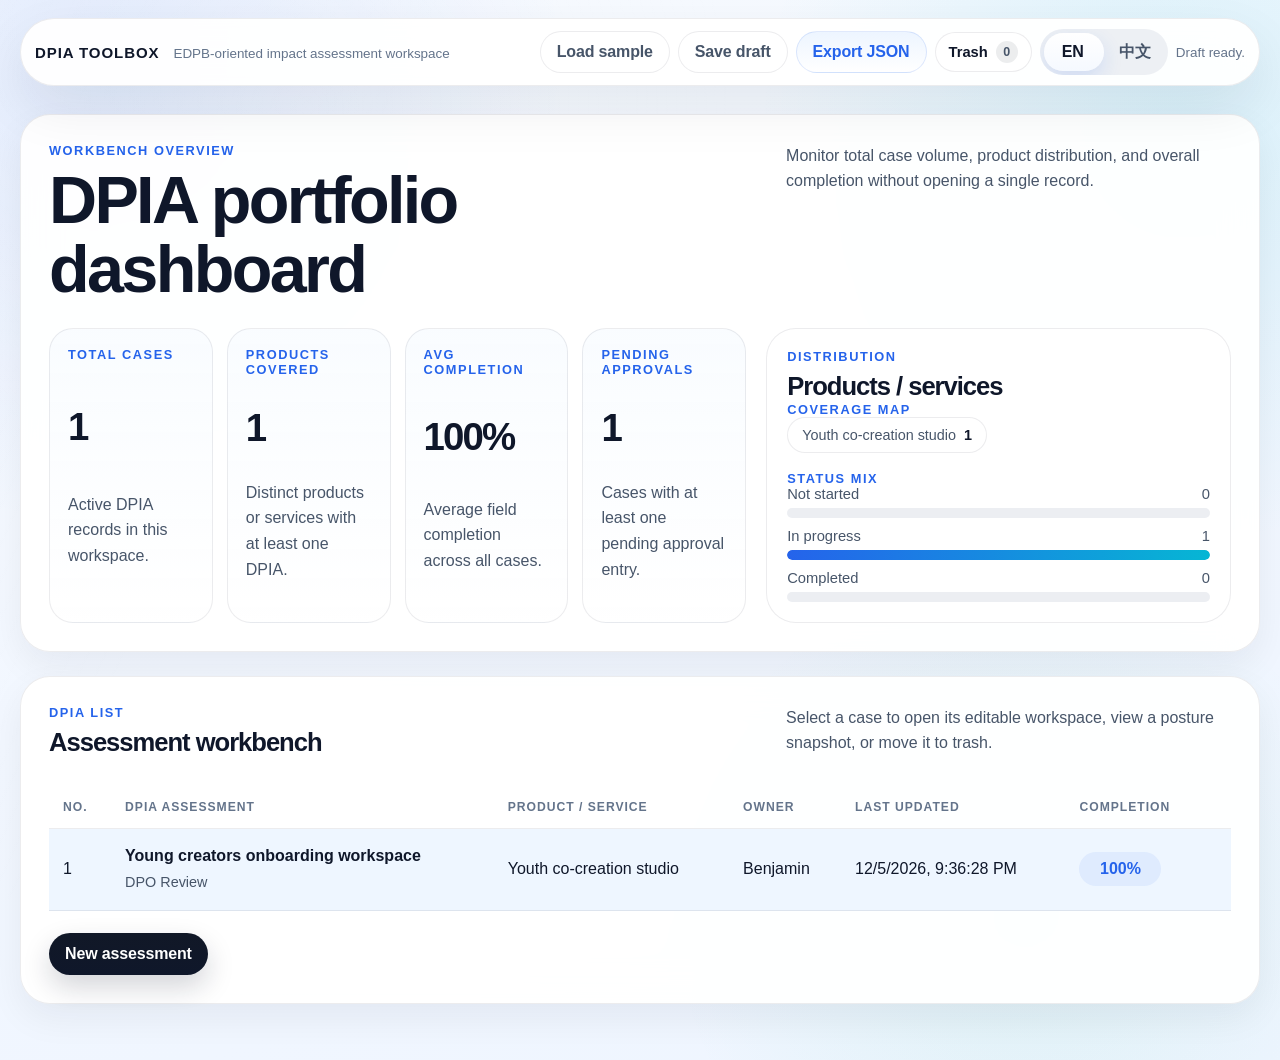
==== commit 83a2235d: "Unify topnav across DPIA/LIA/ROPA and fully refactor DPIA tool Topnav unification: - Standardize thr" ====
--- a/dpia-tool/index.html
+++ b/dpia-tool/index.html
@@ -11,268 +11,386 @@
     <div class="page-shell">
       <header class="topnav panel">
         <div class="topnav__brand">
-          <span class="topnav__name">DPIA TOOLBOX</span>
-          <span class="topnav__tag">EDPB-oriented impact assessment workspace</span>
+          <span class="topnav__name" id="toolBrandName">DPIA TOOLBOX</span>
+          <span class="topnav__tag" id="toolBrandTag">EDPB-oriented impact assessment workspace</span>
         </div>
 
-        <div class="topnav__actions">
+        <div class="topnav__center"></div>
+
+        <div class="topnav__tools">
           <button id="loadSampleButton" class="button button--ghost" type="button">Load sample</button>
-          <button id="newCaseButton" class="button button--ghost" type="button">New case</button>
-          <button id="saveButton" class="button button--secondary" type="button">Save draft</button>
-          <button id="exportMarkdownButton" class="button button--ghost" type="button">Export Markdown</button>
-          <button id="printButton" class="button button--ghost" type="button">Print / PDF</button>
-          <button id="exportJsonButton" class="button button--primary" type="button">Export JSON</button>
+          <button id="saveButton" class="button button--ghost" type="button">Save draft</button>
+          <button id="exportJsonButton" class="button button--secondary" type="button">Export JSON</button>
+
+          <details class="trash-dropdown" id="trashDropdown">
+            <summary class="trash-dropdown__trigger">
+              <span id="trashLabel">Trash</span>
+              <span class="trash-dropdown__count" id="trashCount">0</span>
+            </summary>
+            <div class="trash-dropdown__panel">
+              <div class="trash-dropdown__header">
+                <p class="section-label">Workspace</p>
+                <h3 id="trashSectionTitle">Deleted cases</h3>
+              </div>
+              <div id="trashList" class="trash-list"></div>
+            </div>
+          </details>
+
+          <div class="language-switch" aria-label="Language switch">
+            <div class="language-switch__controls">
+              <button id="langEn" type="button">EN</button>
+              <button id="langZh" type="button">中文</button>
+            </div>
+          </div>
+
+          <p class="save-status" id="saveStatus">Draft ready.</p>
         </div>
-
-        <p class="save-status" id="saveStatus">Draft ready.</p>
       </header>
 
       <main class="experience">
-        <section class="hero-stage panel">
-          <div class="hero-stage__copy">
-            <p class="eyebrow">Lifecycle workspace</p>
-            <h1 id="heroTitle">Build living DPIA records, not one-off forms.</h1>
-            <p class="hero__text" id="heroText">
-              Screen whether a DPIA is needed, structure the core assessment, attach supporting assets, manage risks and controls, and keep the record review-ready over time.
+        <section class="dashboard-stage panel">
+          <div class="section-heading dashboard-stage__heading">
+            <div>
+              <p class="section-label" id="dashboardLabel">Workbench overview</p>
+              <h1 id="dashboardHeading">DPIA portfolio dashboard</h1>
+            </div>
+            <p class="section-text dashboard-stage__text" id="dashboardText">
+              Monitor total case volume, product distribution, and overall completion without opening a single record.
             </p>
-
-            <div class="hero-stage__context">
-              <span class="chip chip--soft" id="heroStatusPill">Current status: Draft</span>
-              <span class="chip chip--soft" id="heroScreeningPill">Screening: Pending</span>
-              <span class="chip chip--soft" id="heroExtensionPill">Extensions: None</span>
-            </div>
-
-            <div class="hero-stage__actions">
-              <button id="advanceStateButton" class="button button--primary" type="button">Advance state</button>
-              <button id="resetSampleButton" class="button button--secondary" type="button">Reset to sample</button>
-            </div>
-          </div>
-
-          <aside class="hero-stage__snapshot panel panel--inner">
-            <div class="section-heading section-heading--compact">
-              <div>
-                <p class="section-label">Workspace snapshot</p>
-                <h2>Current case metrics</h2>
-              </div>
-            </div>
-
-            <div class="snapshot-grid" id="snapshotGrid"></div>
-          </aside>
+          </div>
+
+          <div class="dashboard-grid">
+            <div class="metric-grid" id="metricGrid"></div>
+
+            <aside class="panel panel--inner distribution-panel">
+              <div class="section-heading section-heading--compact">
+                <div>
+                  <p class="section-label" id="distributionLabel">Distribution</p>
+                  <h2 id="distributionHeading">Products / services</h2>
+                </div>
+              </div>
+
+              <div class="distribution-panel__section">
+                <p class="summary-card__label" id="distributionProductsLabel">Coverage map</p>
+                <div id="productDistribution" class="distribution-wrap"></div>
+              </div>
+
+              <div class="distribution-panel__section">
+                <p class="summary-card__label" id="distributionStatusLabel">Status mix</p>
+                <div id="statusDistribution" class="status-stack"></div>
+              </div>
+            </aside>
+          </div>
         </section>
 
-        <section class="dashboard-stage panel">
+        <section class="panel workbench-panel">
           <div class="section-heading">
             <div>
-              <p class="section-label">Overview</p>
-              <h2>DPIA portfolio dashboard</h2>
-            </div>
-            <p class="section-text">
-              A single surface for lifecycle state, screening posture, high-risk flags, and control completion.
+              <p class="section-label" id="listLabel">DPIA list</p>
+              <h2 id="listHeading">Assessment workbench</h2>
+            </div>
+            <p class="section-text" id="listText">
+              Select a case to open its editable workspace, view a posture snapshot, or move it to trash.
             </p>
           </div>
 
-          <div class="metric-grid" id="metricGrid"></div>
+          <div class="table-wrap">
+            <table class="dpia-table">
+              <thead>
+                <tr>
+                  <th id="thSeq">No.</th>
+                  <th id="thName">DPIA assessment</th>
+                  <th id="thProduct">Product / service</th>
+                  <th id="thOwner">Owner</th>
+                  <th id="thUpdated">Last updated</th>
+                  <th id="thCompletion">Completion</th>
+                </tr>
+              </thead>
+              <tbody id="assessmentTableBody"></tbody>
+            </table>
+          </div>
+
+          <div id="emptyWorkbench" class="empty-workbench" hidden>
+            <p id="emptyWorkbenchText">No DPIA cases yet. Create the first one to start the workspace.</p>
+          </div>
+
+          <div class="workbench-panel__footer">
+            <button id="newAssessmentButton" class="button button--primary" type="button">
+              <span id="newAssessmentLabel">New assessment</span>
+            </button>
+          </div>
         </section>
 
-        <section class="context-stage">
-          <article class="panel record-panel">
-            <div class="section-heading section-heading--compact">
-              <div>
-                <p class="section-label">Case profile</p>
-                <h2>Assessment file</h2>
-              </div>
-              <span class="current-record-badge" id="currentRecordBadge">Draft</span>
-            </div>
-            <p class="section-text record-panel__text">
-              Capture the baseline record that all screening, risk, and approval activity hangs from.
-            </p>
-            <div id="profileGrid" class="field-grid"></div>
-          </article>
-
-          <article class="panel history-panel">
-            <div class="section-heading section-heading--compact">
-              <div>
-                <p class="section-label">Lifecycle</p>
-                <h2>State machine</h2>
-              </div>
-            </div>
-            <div id="lifecycleFlow" class="flow-list"></div>
-
-            <div class="section-heading section-heading--compact history-heading">
-              <div>
-                <p class="section-label">Cases</p>
-                <h3>Saved records</h3>
-              </div>
-            </div>
-            <div id="caseList" class="history-list"></div>
-          </article>
-        </section>
-
-        <section class="panel section-panel">
-          <div class="section-heading">
-            <div>
-              <p class="section-label">Module 1</p>
-              <h2>Screening</h2>
-            </div>
-            <p class="section-text">
-              Check must-list logic, Art. 35 triggers, and contextual high-risk signals before opening the full DPIA.
-            </p>
-          </div>
-          <div id="screeningGrid" class="field-grid"></div>
-          <div class="screening-outcome panel panel--inner">
-            <div>
-              <p class="section-label">Outcome</p>
-              <h3 id="screeningOutcomeTitle">Screening not complete</h3>
-            </div>
-            <p class="section-text" id="screeningOutcomeText">
-              Answer the key screening questions to decide whether the case should remain a short-form record or proceed into full DPIA mode.
-            </p>
-          </div>
-        </section>
-
-        <section class="panel section-panel">
-          <div class="section-heading">
-            <div>
-              <p class="section-label">Module 2</p>
-              <h2>Core DPIA</h2>
-            </div>
-            <p class="section-text">
-              Record processing context, consultation, and necessity/proportionality using a flow that maps to ICO-style structure.
-            </p>
-          </div>
-          <div id="coreSections" class="section-stack"></div>
-        </section>
-
-        <section class="panel section-panel">
-          <div class="section-heading">
-            <div>
-              <p class="section-label">Module 3</p>
-              <h2>Supporting assets</h2>
-            </div>
-            <p class="section-text">
-              Separate the processing activity from the supporting systems, platforms, and tools that influence risk and control design.
-            </p>
-          </div>
-          <div id="assetList" class="asset-grid"></div>
-          <div class="section-panel__footer">
-            <button id="addAssetButton" class="button button--secondary" type="button">Add supporting asset</button>
-          </div>
-        </section>
-
-        <section class="panel section-panel">
-          <div class="section-heading">
-            <div>
-              <p class="section-label">Module 4</p>
-              <h2>Risk & controls</h2>
-            </div>
-            <p class="section-text">
-              Keep classical risk scoring and rights-oriented control planning in one place, with residual risk and ownership visible.
-            </p>
-          </div>
-
-          <div class="risk-layout">
-            <article class="panel panel--inner">
-              <div class="section-heading section-heading--compact">
-                <div>
-                  <p class="section-label">Risk register</p>
-                  <h3>Risk records</h3>
-                </div>
-              </div>
-              <div id="riskCards" class="editable-grid"></div>
+        <section id="detailWorkspace" class="detail-workspace" hidden>
+          <div class="detail-workspace__inner panel">
+            <div class="detail-workspace__toolbar">
+              <div class="detail-workspace__header">
+                <p class="section-label" id="detailLabel">Assessment detail</p>
+                <h2 id="detailTitle">Untitled DPIA</h2>
+                <p id="detailMeta" class="section-text"></p>
+              </div>
+              <div class="detail-workspace__actions">
+                <button id="advanceStateButton" class="button button--primary" type="button">
+                  <span id="advanceStateLabel">Advance state</span>
+                </button>
+                <button id="exportMarkdownButton" class="button button--secondary" type="button">
+                  <span id="exportMarkdownLabel">Export Markdown</span>
+                </button>
+                <button id="printButton" class="button button--ghost" type="button">
+                  <span id="printLabel">Print / PDF</span>
+                </button>
+              </div>
+            </div>
+
+            <div class="module-picker" id="modulePicker">
+              <span class="module-picker__label" id="modulePickerLabel">Modules</span>
+              <div class="module-picker__chips" id="modulePickerChips"></div>
+            </div>
+
+            <section class="context-stage">
+              <article class="panel record-panel">
+                <div class="section-heading section-heading--compact">
+                  <div>
+                    <p class="section-label" id="profileLabel">Case profile</p>
+                    <h2 id="profileHeading">Assessment file</h2>
+                  </div>
+                  <span class="current-record-badge" id="detailStatusBadge">Draft</span>
+                </div>
+                <p class="section-text record-panel__text" id="profileText">
+                  Capture the baseline record that all screening, risk, and approval activity hangs from.
+                </p>
+                <div id="profileGrid" class="field-grid"></div>
+              </article>
+
+              <article class="panel history-panel">
+                <div class="section-heading section-heading--compact">
+                  <div>
+                    <p class="section-label" id="flowLabel">Lifecycle</p>
+                    <h2 id="flowHeading">State machine</h2>
+                  </div>
+                </div>
+                <div id="lifecycleFlow" class="flow-list"></div>
+              </article>
+            </section>
+
+            <section class="panel section-panel" id="moduleScreening">
+              <div class="section-heading">
+                <div>
+                  <p class="section-label" id="screeningLabel">Module 1</p>
+                  <h2 id="screeningHeading">Screening</h2>
+                </div>
+                <p class="section-text" id="screeningText">
+                  Check must-list logic, Art. 35 triggers, and contextual high-risk signals before opening the full DPIA.
+                </p>
+              </div>
+              <div id="screeningGrid" class="field-grid"></div>
+              <div class="screening-outcome panel panel--inner">
+                <div>
+                  <p class="section-label" id="screeningOutcomeLabel">Outcome</p>
+                  <h3 id="screeningOutcomeTitle">Screening not complete</h3>
+                </div>
+                <p class="section-text" id="screeningOutcomeText">
+                  Answer the key screening questions to decide whether the case should remain a short-form record or proceed into full DPIA mode.
+                </p>
+              </div>
+            </section>
+
+            <section class="panel section-panel" id="moduleCoreDpia">
+              <div class="section-heading">
+                <div>
+                  <p class="section-label" id="coreDpiaLabel">Module 2</p>
+                  <h2 id="coreDpiaHeading">Core DPIA</h2>
+                </div>
+                <p class="section-text" id="coreDpiaText">
+                  Record processing context, consultation, and necessity/proportionality using a flow that maps to ICO-style structure.
+                </p>
+              </div>
+              <div id="coreSections" class="section-stack"></div>
+            </section>
+
+            <section class="panel section-panel" id="moduleAssets">
+              <div class="section-heading">
+                <div>
+                  <p class="section-label" id="assetsLabel">Module 3</p>
+                  <h2 id="assetsHeading">Supporting assets</h2>
+                </div>
+                <p class="section-text" id="assetsText">
+                  Separate the processing activity from the supporting systems, platforms, and tools that influence risk and control design.
+                </p>
+              </div>
+              <div id="assetList" class="asset-grid"></div>
               <div class="section-panel__footer">
-                <button id="addRiskButton" class="button button--secondary" type="button">Add risk</button>
-              </div>
-            </article>
-
-            <article class="panel panel--inner">
-              <div class="section-heading section-heading--compact">
-                <div>
-                  <p class="section-label">Control plan</p>
-                  <h3>Measures library</h3>
-                </div>
-              </div>
-              <div id="controlCards" class="editable-grid"></div>
-              <div class="section-panel__footer">
-                <button id="addControlButton" class="button button--secondary" type="button">Add control</button>
-              </div>
-            </article>
-          </div>
-        </section>
-
-        <section class="panel section-panel">
-          <div class="section-heading">
-            <div>
-              <p class="section-label">Module 5</p>
-              <h2>Extensions</h2>
-            </div>
-            <p class="section-text">
-              Load scenario-specific questions without breaking the core report structure. This first version includes a children-accessible online service module.
-            </p>
-          </div>
-          <div id="extensionGrid" class="field-grid"></div>
-        </section>
-
-        <section class="panel section-panel">
-          <div class="section-heading">
-            <div>
-              <p class="section-label">Module 6</p>
-              <h2>Approvals & review</h2>
-            </div>
-            <p class="section-text">
-              Keep DPO review, approval decisions, prior consultation signals, and review follow-up as explicit records rather than implicit status labels.
-            </p>
-          </div>
-
-          <div class="approval-layout">
-            <article class="panel panel--inner">
-              <div class="section-heading section-heading--compact">
-                <div>
-                  <p class="section-label">Approval log</p>
-                  <h3>Decision records</h3>
-                </div>
-              </div>
-              <div id="approvalCards" class="editable-grid"></div>
-              <div class="section-panel__footer">
-                <button id="addApprovalButton" class="button button--secondary" type="button">Add approval entry</button>
-              </div>
-            </article>
-
-            <article class="panel panel--inner">
-              <div class="section-heading section-heading--compact">
-                <div>
-                  <p class="section-label">Activity</p>
-                  <h3>Timeline</h3>
-                </div>
-              </div>
-              <div id="timelineList" class="timeline-list"></div>
-            </article>
-          </div>
-        </section>
-
-        <section class="panel preview-panel">
-          <div class="section-heading">
-            <div>
-              <p class="section-label">Review</p>
-              <h2>Report preview</h2>
-            </div>
-            <p class="section-text">
-              Use this as the pre-export review surface before generating PDF, Markdown, or structured outputs.
-            </p>
-          </div>
-
-          <div class="report-shell">
-            <div class="report-banner">
-              <p class="report-banner__label">DPIA summary</p>
-              <h3 id="reportTitle">Untitled case</h3>
-              <p class="report-paragraph" id="reportIntro"></p>
-            </div>
-
-            <div class="report-grid" id="reportGrid"></div>
+                <button id="addAssetButton" class="button button--secondary" type="button">
+                  <span id="addAssetLabel">Add supporting asset</span>
+                </button>
+              </div>
+            </section>
+
+            <section class="panel section-panel" id="moduleRiskControls">
+              <div class="section-heading">
+                <div>
+                  <p class="section-label" id="riskControlsLabel">Module 4</p>
+                  <h2 id="riskControlsHeading">Risk & controls</h2>
+                </div>
+                <p class="section-text" id="riskControlsText">
+                  Keep classical risk scoring and rights-oriented control planning in one place, with residual risk and ownership visible.
+                </p>
+              </div>
+
+              <div class="risk-layout">
+                <article class="panel panel--inner">
+                  <div class="section-heading section-heading--compact">
+                    <div>
+                      <p class="section-label" id="riskRegisterLabel">Risk register</p>
+                      <h3 id="riskRegisterHeading">Risk records</h3>
+                    </div>
+                  </div>
+                  <div id="riskCards" class="editable-grid"></div>
+                  <div class="section-panel__footer">
+                    <button id="addRiskButton" class="button button--secondary" type="button">
+                      <span id="addRiskLabel">Add risk</span>
+                    </button>
+                  </div>
+                </article>
+
+                <article class="panel panel--inner">
+                  <div class="section-heading section-heading--compact">
+                    <div>
+                      <p class="section-label" id="controlPlanLabel">Control plan</p>
+                      <h3 id="controlPlanHeading">Measures library</h3>
+                    </div>
+                  </div>
+                  <div id="controlCards" class="editable-grid"></div>
+                  <div class="section-panel__footer">
+                    <button id="addControlButton" class="button button--secondary" type="button">
+                      <span id="addControlLabel">Add control</span>
+                    </button>
+                  </div>
+                </article>
+              </div>
+            </section>
+
+            <section class="panel section-panel" id="moduleExtensions" hidden>
+              <div class="section-heading">
+                <div>
+                  <p class="section-label" id="extensionsLabel">Module 5</p>
+                  <h2 id="extensionsHeading">Extensions</h2>
+                </div>
+                <p class="section-text" id="extensionsText">
+                  Load scenario-specific questions without breaking the core report structure. This first version includes a children-accessible online service module.
+                </p>
+              </div>
+              <div id="extensionGrid" class="field-grid"></div>
+            </section>
+
+            <section class="panel section-panel" id="moduleApprovals">
+              <div class="section-heading">
+                <div>
+                  <p class="section-label" id="approvalsLabel">Module 6</p>
+                  <h2 id="approvalsHeading">Approvals & review</h2>
+                </div>
+                <p class="section-text" id="approvalsText">
+                  Keep DPO review, approval decisions, prior consultation signals, and review follow-up as explicit records rather than implicit status labels.
+                </p>
+              </div>
+
+              <div class="approval-layout">
+                <article class="panel panel--inner">
+                  <div class="section-heading section-heading--compact">
+                    <div>
+                      <p class="section-label" id="approvalLogLabel">Approval log</p>
+                      <h3 id="approvalLogHeading">Decision records</h3>
+                    </div>
+                  </div>
+                  <div id="approvalCards" class="editable-grid"></div>
+                  <div class="section-panel__footer">
+                    <button id="addApprovalButton" class="button button--secondary" type="button">
+                      <span id="addApprovalLabel">Add approval entry</span>
+                    </button>
+                  </div>
+                </article>
+
+                <article class="panel panel--inner">
+                  <div class="section-heading section-heading--compact">
+                    <div>
+                      <p class="section-label" id="activityLabel">Activity</p>
+                      <h3 id="activityHeading">Timeline</h3>
+                    </div>
+                  </div>
+                  <div id="timelineList" class="timeline-list"></div>
+                </article>
+              </div>
+            </section>
+
+            <section class="panel preview-panel">
+              <div class="section-heading">
+                <div>
+                  <p class="section-label" id="reviewLabel">Review</p>
+                  <h2 id="reviewHeading">Report preview</h2>
+                </div>
+                <p class="section-text" id="reviewText">
+                  Use this as the pre-export review surface before generating PDF, Markdown, or structured outputs.
+                </p>
+              </div>
+
+              <div class="report-shell">
+                <div class="report-banner">
+                  <p class="report-banner__label" id="reportBannerLabel">DPIA summary</p>
+                  <h3 id="reportTitle">Untitled case</h3>
+                  <p class="report-paragraph" id="reportIntro"></p>
+                </div>
+                <div class="report-grid" id="reportGrid"></div>
+              </div>
+            </section>
           </div>
         </section>
       </main>
     </div>
 
+    <div id="overviewModal" class="overview-modal" hidden>
+      <div class="overview-modal__backdrop" id="overviewBackdrop"></div>
+      <div class="overview-modal__card panel">
+        <div class="section-heading overview-modal__heading">
+          <div>
+            <p class="section-label" id="snapshotLabel">Snapshot</p>
+            <h2 id="modalTitle">Case posture</h2>
+          </div>
+          <button id="closeOverviewButton" class="button button--ghost" type="button">
+            <span id="closeOverviewLabel">Close</span>
+          </button>
+        </div>
+
+        <div class="snapshot-grid">
+          <div class="snapshot-item">
+            <span class="summary-card__label" id="snapshotAssessmentLabel">Assessment</span>
+            <strong id="snapshotAssessment">Untitled DPIA</strong>
+          </div>
+          <div class="snapshot-item">
+            <span class="summary-card__label" id="snapshotProductLabel">Product / service</span>
+            <strong id="snapshotProduct">-</strong>
+          </div>
+          <div class="snapshot-item">
+            <span class="summary-card__label" id="snapshotOwnerLabel">Owner</span>
+            <strong id="snapshotOwner">Not assigned</strong>
+          </div>
+          <div class="snapshot-item">
+            <span class="summary-card__label" id="snapshotUpdatedLabel">Last updated</span>
+            <strong id="snapshotUpdated">Not saved yet</strong>
+          </div>
+          <div class="snapshot-item">
+            <span class="summary-card__label" id="snapshotCompletionLabel">Completion</span>
+            <strong id="snapshotCompletion">0%</strong>
+          </div>
+          <div class="snapshot-item">
+            <span class="summary-card__label" id="snapshotScreeningLabel">Screening</span>
+            <strong id="snapshotScreening">Pending</strong>
+          </div>
+        </div>
+
+        <div class="signal-stack" id="signalStack"></div>
+      </div>
+    </div>
+
     <script src="./app.js"></script>
   </body>
 </html>
--- a/dpia-tool/styles.css
+++ b/dpia-tool/styles.css
@@ -2,7 +2,7 @@
   --bg: #f6f9ff;
   --surface: rgba(255, 255, 255, 0.94);
   --surface-strong: #ffffff;
-  --surface-muted: #f7faff;
+  --surface-muted: #f8fbff;
   --border-soft: rgba(15, 23, 42, 0.08);
   --border-medium: rgba(30, 41, 59, 0.14);
   --text: #0f172a;
@@ -10,23 +10,30 @@
   --text-tertiary: #64748b;
   --accent-blue: #2563eb;
   --accent-cyan: #06b6d4;
-  --accent-green: #10b981;
-  --accent-amber: #f59e0b;
-  --accent-rose: #e11d48;
-  --accent-ink: #0f172a;
-  --focus-strong: #2563eb;
+  --accent-green: #0f9f6e;
+  --accent-amber: #d97706;
+  --accent-rose: #be123c;
+  --accent-soft: rgba(37, 99, 235, 0.08);
+  --success-soft: rgba(15, 159, 110, 0.1);
+  --warning-soft: rgba(217, 119, 6, 0.12);
+  --danger-soft: rgba(190, 18, 60, 0.1);
   --shadow-soft: 0 14px 36px rgba(15, 23, 42, 0.06);
   --shadow-medium: 0 22px 54px rgba(15, 23, 42, 0.08);
-  --shadow-floating: 0 28px 72px rgba(15, 23, 42, 0.12);
+  --shadow-floating: 0 28px 72px rgba(15, 23, 42, 0.14);
   --radius-pill: 999px;
   --radius-xl: 30px;
   --radius-lg: 24px;
   --radius-md: 18px;
+  --radius-sm: 14px;
   --content-width: min(1480px, calc(100% - 40px));
 }
 
 * {
   box-sizing: border-box;
+}
+
+[hidden] {
+  display: none !important;
 }
 
 html {
@@ -41,9 +48,9 @@
   color: var(--text);
   background:
     radial-gradient(circle at 8% 6%, rgba(37, 99, 235, 0.12), transparent 30%),
-    radial-gradient(circle at 90% 10%, rgba(6, 182, 212, 0.13), transparent 28%),
-    radial-gradient(circle at 78% 88%, rgba(16, 185, 129, 0.1), transparent 26%),
-    linear-gradient(160deg, #f7fbff 0%, #f2f7ff 46%, #edf5ff 100%);
+    radial-gradient(circle at 92% 12%, rgba(6, 182, 212, 0.11), transparent 28%),
+    radial-gradient(circle at 80% 86%, rgba(16, 185, 129, 0.08), transparent 26%),
+    linear-gradient(160deg, #f8fbff 0%, #f2f7ff 48%, #eef5ff 100%);
   overflow-x: hidden;
 }
 
@@ -52,8 +59,10 @@
   position: fixed;
   inset: 0;
   pointer-events: none;
-  background: radial-gradient(circle at 24% 12%, rgba(255, 255, 255, 0.34), transparent 34%);
   opacity: 0.5;
+  background:
+    linear-gradient(115deg, rgba(255, 255, 255, 0.2), transparent 26%),
+    radial-gradient(circle at 24% 12%, rgba(255, 255, 255, 0.34), transparent 34%);
 }
 
 button,
@@ -61,10 +70,6 @@
 textarea,
 select {
   font: inherit;
-}
-
-textarea {
-  resize: vertical;
 }
 
 .page-shell {
@@ -78,29 +83,30 @@
 .panel {
   min-width: 0;
   border: 1px solid var(--border-soft);
+  border-radius: var(--radius-xl);
   background: rgba(255, 255, 255, 0.94);
   backdrop-filter: blur(18px);
-  border-radius: var(--radius-xl);
   box-shadow: var(--shadow-soft);
 }
 
 .panel--inner {
   background: rgba(255, 255, 255, 0.88);
   box-shadow: none;
-  border-radius: var(--radius-lg);
-}
+}
+
+/* ── Topnav ────────────────────────────────────────────────── */
 
 .topnav {
   position: sticky;
   top: 16px;
   z-index: 30;
   margin-bottom: 28px;
-  padding: 12px 14px;
+  padding: 10px 14px;
   display: grid;
   grid-template-columns: minmax(0, 1fr) auto auto;
-  gap: 16px;
-  align-items: center;
-  border-radius: var(--radius-pill);
+  gap: 14px;
+  align-items: center;
+  border-radius: 999px;
   box-shadow: var(--shadow-medium);
 }
 
@@ -114,7 +120,7 @@
 .topnav__name {
   font-size: 0.94rem;
   font-weight: 650;
-  letter-spacing: 0.08em;
+  letter-spacing: 0.06em;
   text-transform: uppercase;
   white-space: nowrap;
 }
@@ -127,374 +133,541 @@
   text-overflow: ellipsis;
 }
 
-.topnav__actions {
-  display: inline-flex;
-  flex-wrap: wrap;
+.topnav__center {
+  display: flex;
+  justify-content: center;
+}
+
+.topnav__tools {
+  display: flex;
+  align-items: center;
   justify-content: flex-end;
   gap: 8px;
-}
-
-.save-status {
-  margin: 0;
-  min-width: 100px;
-  text-align: right;
-  color: var(--text-secondary);
-  font-size: 0.86rem;
-  font-weight: 600;
-}
-
-.experience {
-  display: grid;
-  gap: 24px;
   min-width: 0;
 }
 
-.experience > *,
-.hero-stage > *,
-.context-stage > *,
-.section-heading > *,
-.field-grid > *,
-.metric-grid > *,
-.snapshot-grid > *,
-.asset-grid > *,
-.report-grid > *,
-.table-wrap,
-.history-list > * {
-  min-width: 0;
-}
-
-.hero-stage,
-.dashboard-stage,
-.section-panel,
-.preview-panel,
-.record-panel,
-.history-panel {
-  padding: 24px;
-}
-
-.dashboard-stage {
-  padding: 28px;
-}
-
-.hero-stage {
-  display: grid;
-  grid-template-columns: minmax(0, 1.16fr) minmax(320px, 0.84fr);
-  gap: 24px;
-  align-items: stretch;
-  background:
-    linear-gradient(140deg, rgba(255, 255, 255, 0.98), rgba(239, 249, 255, 0.92));
-}
-
-.hero-stage__copy {
-  padding: 4px 2px;
-}
-
-.hero-stage__snapshot {
-  display: grid;
-  gap: 16px;
-  padding: 24px;
-  align-content: start;
-  border: 1px solid rgba(37, 99, 235, 0.09);
-  background: linear-gradient(180deg, rgba(247, 250, 255, 0.98), rgba(255, 255, 255, 0.96));
-}
-
-.eyebrow,
-.section-label,
-.report-banner__label {
-  margin: 0;
-  font-size: 0.76rem;
-  font-weight: 700;
-  text-transform: uppercase;
-  letter-spacing: 0.18em;
-  color: var(--text-tertiary);
-}
-
-h1,
-h2,
-h3,
-h4 {
-  margin: 0;
-  letter-spacing: -0.03em;
-}
-
-h1 {
-  margin-top: 12px;
-  max-width: 8.8ch;
-  font-size: clamp(3rem, 5.2vw, 4.6rem);
-  line-height: 0.96;
-  font-weight: 650;
-}
-
-h2 {
-  font-size: clamp(1.75rem, 2.4vw, 2.2rem);
-  line-height: 1.08;
-}
-
-h3 {
-  font-size: 1.05rem;
-  line-height: 1.4;
-}
-
-.hero__text,
-.section-text,
-.report-paragraph,
-.field-card__helper,
-.flow-item p,
-.metric-card p,
-.history-item__meta,
-.snapshot-item span {
-  margin: 0;
-  color: var(--text-secondary);
-  line-height: 1.62;
-}
-
-.hero__text {
-  max-width: 56ch;
-  margin-top: 16px;
-  font-size: 1rem;
-}
-
-.hero-stage__context,
-.hero-stage__actions,
-.section-panel__footer {
-  display: flex;
-  flex-wrap: wrap;
-  gap: 12px;
-}
-
-.hero-stage__context {
-  margin-top: 22px;
-}
-
-.hero-stage__actions {
-  margin-top: 24px;
-}
-
-.chip,
-.current-record-badge {
-  display: inline-flex;
-  align-items: center;
-  min-height: 38px;
-  padding: 9px 13px;
-  border-radius: var(--radius-pill);
-  border: 1px solid var(--border-soft);
-  background: rgba(255, 255, 255, 0.92);
-  font-size: 0.89rem;
-}
-
-.chip--soft {
-  background: rgba(255, 255, 255, 0.64);
-}
-
-.button {
+.language-switch {
+  display: flex;
+  align-items: center;
+}
+
+.language-switch__controls {
+  display: inline-grid;
+  grid-template-columns: repeat(2, 1fr);
+  gap: 4px;
+  padding: 4px;
+  border-radius: var(--radius-pill);
+  background: rgba(148, 163, 184, 0.16);
+  position: relative;
+  overflow: hidden;
+  isolation: isolate;
+}
+
+.language-switch__controls::before {
+  content: "";
+  position: absolute;
+  top: 4px;
+  left: 4px;
+  width: calc((100% - 8px) / 2);
+  height: calc(100% - 8px);
+  border-radius: var(--radius-pill);
+  background: linear-gradient(180deg, #ffffff 0%, #f5f9ff 100%);
+  box-shadow: 0 8px 20px rgba(37, 99, 235, 0.15);
+  transform: translateX(calc(var(--switch-index, 0) * (100% + 4px)));
+  transition: transform 260ms cubic-bezier(0.22, 1, 0.36, 1);
+  z-index: 0;
+}
+
+.language-switch__controls[data-active-index="0"] { --switch-index: 0; }
+.language-switch__controls[data-active-index="1"] { --switch-index: 1; }
+
+.language-switch button {
   appearance: none;
   border: 0;
-  min-height: 44px;
-  padding: 0 16px;
-  border-radius: var(--radius-pill);
+  min-height: 38px;
+  padding: 0 13px;
+  border-radius: var(--radius-pill);
+  background: transparent;
+  color: var(--text-secondary);
   font: inherit;
   font-weight: 600;
   cursor: pointer;
-  transition:
-    transform 160ms ease,
-    box-shadow 160ms ease,
-    background 160ms ease,
-    color 160ms ease,
-    border-color 160ms ease;
-}
-
-.button:hover {
+  position: relative;
+  z-index: 1;
+  transition: background 160ms ease, color 160ms ease, box-shadow 160ms ease;
+}
+
+.language-switch button.active {
+  background: transparent;
+  color: var(--text);
+  box-shadow: none;
+}
+
+.trash-dropdown { position: relative; }
+.trash-dropdown[open] { z-index: 40; }
+
+.trash-dropdown__trigger {
+  list-style: none;
+  display: inline-flex;
+  align-items: center;
+  gap: 8px;
+  min-height: 40px;
+  padding: 8px 13px;
+  border-radius: var(--radius-pill);
+  background: rgba(255, 255, 255, 0.92);
+  border: 1px solid var(--border-soft);
+  cursor: pointer;
+  font-size: 0.92rem;
+  font-weight: 600;
+  color: var(--text);
+}
+
+.trash-dropdown__trigger::-webkit-details-marker { display: none; }
+
+.trash-dropdown__count {
+  min-width: 22px;
+  height: 22px;
+  padding: 0 6px;
+  border-radius: var(--radius-pill);
+  background: rgba(17, 24, 39, 0.08);
+  color: var(--text-secondary);
+  font-size: 0.78rem;
+  font-weight: 700;
+  display: inline-flex;
+  align-items: center;
+  justify-content: center;
+}
+
+.trash-dropdown__panel {
+  position: absolute;
+  right: 0;
+  top: calc(100% + 10px);
+  width: min(360px, calc(100vw - 32px));
+  padding: 16px;
+  border-radius: var(--radius-lg);
+  border: 1px solid var(--border-soft);
+  background: rgba(255, 255, 255, 0.98);
+  box-shadow: var(--shadow-floating);
+}
+
+.trash-dropdown__header h3 {
+  margin: 6px 0 0;
+  font-size: 1rem;
+  letter-spacing: -0.02em;
+}
+
+.trash-list { display: grid; gap: 10px; margin-top: 16px; }
+
+.trash-item {
+  display: grid;
+  gap: 8px;
+  padding: 14px;
+  border: 1px solid var(--border-soft);
+  border-radius: var(--radius-md);
+  background: var(--surface-muted);
+}
+
+.trash-item__meta { color: var(--text-secondary); font-size: 0.9rem; }
+
+.save-status {
+  margin: 0;
+  color: var(--text-tertiary);
+  font-size: 0.84rem;
+  white-space: nowrap;
+}
+
+/* ── Layout ────────────────────────────────────────────────── */
+
+.experience {
+  display: grid;
+  gap: 24px;
+}
+
+.dashboard-stage,
+.workbench-panel,
+.detail-workspace__inner {
+  padding: 28px;
+}
+
+.dashboard-stage__heading { margin-bottom: 24px; }
+.dashboard-stage__text { max-width: 42ch; }
+
+.dashboard-grid {
+  display: grid;
+  grid-template-columns: minmax(0, 1.2fr) minmax(320px, 0.8fr);
+  gap: 20px;
+}
+
+/* ── Typography ────────────────────────────────────────────── */
+
+.section-label,
+.summary-card__label,
+.report-banner__label {
+  margin: 0;
+  color: var(--accent-blue);
+  font-size: 0.8rem;
+  font-weight: 700;
+  letter-spacing: 0.12em;
+  text-transform: uppercase;
+}
+
+h1, h2, h3 {
+  margin: 0;
+  letter-spacing: -0.04em;
+}
+
+h1 {
+  font-size: clamp(2.6rem, 5.2vw, 4.6rem);
+  line-height: 1.04;
+}
+
+h2 {
+  font-size: clamp(1.5rem, 2vw, 2.15rem);
+  line-height: 1.16;
+}
+
+h3 { line-height: 1.38; }
+
+.section-text,
+.report-paragraph,
+.flow-item p,
+.metric-card p,
+.report-card__meta,
+.field-card__helper {
+  margin: 0;
+  color: var(--text-secondary);
+  line-height: 1.7;
+}
+
+/* ── Metrics & Distribution ────────────────────────────────── */
+
+.metric-grid {
+  display: grid;
+  grid-template-columns: repeat(4, minmax(0, 1fr));
+  gap: 14px;
+}
+
+.metric-card {
+  padding: 18px;
+  border-radius: var(--radius-lg);
+  background: linear-gradient(180deg, rgba(249, 252, 255, 0.96), #ffffff);
+  border: 1px solid var(--border-soft);
+  display: grid;
+  gap: 10px;
+}
+
+.metric-card strong {
+  font-size: clamp(1.6rem, 3vw, 2.45rem);
+  letter-spacing: -0.05em;
+  line-height: 1;
+}
+
+.metric-card p { margin: 0; color: var(--text-secondary); line-height: 1.6; }
+
+.distribution-panel { padding: 20px; }
+.distribution-panel__section + .distribution-panel__section { margin-top: 18px; }
+
+.distribution-wrap,
+.pill-wrap {
+  display: flex;
+  flex-wrap: wrap;
+  gap: 10px;
+}
+
+.distribution-pill,
+.chip {
+  display: inline-flex;
+  align-items: center;
+  gap: 8px;
+  min-height: 36px;
+  padding: 8px 14px;
+  border-radius: var(--radius-pill);
+  border: 1px solid var(--border-soft);
+  background: rgba(255, 255, 255, 0.92);
+  color: var(--text-secondary);
+  font-size: 0.9rem;
+}
+
+.distribution-pill strong { color: var(--text); }
+
+.status-stack { display: grid; gap: 10px; }
+
+.status-meter { display: grid; gap: 6px; }
+
+.status-meter__head {
+  display: flex;
+  justify-content: space-between;
+  gap: 12px;
+  color: var(--text-secondary);
+  font-size: 0.92rem;
+}
+
+.status-meter__bar {
+  height: 10px;
+  border-radius: var(--radius-pill);
+  background: rgba(148, 163, 184, 0.18);
+  overflow: hidden;
+}
+
+.status-meter__fill {
+  height: 100%;
+  border-radius: inherit;
+  background: linear-gradient(90deg, #2563eb 0%, #06b6d4 100%);
+}
+
+/* ── Workbench table ───────────────────────────────────────── */
+
+.workbench-panel__footer {
+  margin-top: 22px;
+  display: flex;
+  justify-content: flex-start;
+}
+
+.table-wrap { overflow-x: auto; }
+
+.dpia-table {
+  width: 100%;
+  border-collapse: separate;
+  border-spacing: 0;
+  margin-top: 20px;
+}
+
+.dpia-table thead th {
+  text-align: left;
+  padding: 0 14px 14px;
+  color: var(--text-tertiary);
+  font-size: 0.76rem;
+  font-weight: 700;
+  letter-spacing: 0.08em;
+  text-transform: uppercase;
+  border-bottom: 1px solid var(--border-soft);
+  white-space: nowrap;
+}
+
+.dpia-table tbody tr.assessment-row {
+  cursor: pointer;
+  transition: background 180ms ease;
+}
+
+.dpia-table tbody tr.assessment-row:hover td {
+  background: rgba(248, 251, 255, 0.88);
+}
+
+.dpia-table tbody tr.assessment-row.is-active td {
+  background: rgba(237, 245, 255, 0.9);
+}
+
+.dpia-table td {
+  padding: 16px 14px;
+  border-bottom: 1px solid var(--border-soft);
+  vertical-align: middle;
+}
+
+.dpia-table__title { display: grid; gap: 4px; }
+.dpia-table__title strong { line-height: 1.4; }
+
+.dpia-table__sub {
+  color: var(--text-secondary);
+  font-size: 0.9rem;
+  line-height: 1.55;
+}
+
+.completion-cell { min-width: 140px; }
+
+.completion-pill {
+  display: inline-flex;
+  align-items: center;
+  justify-content: center;
+  min-width: 82px;
+  min-height: 34px;
+  padding: 6px 12px;
+  border-radius: var(--radius-pill);
+  background: rgba(37, 99, 235, 0.08);
+  color: var(--accent-blue);
+  font-weight: 700;
+}
+
+.row-actions td {
+  padding: 12px 14px 18px;
+  background: rgba(248, 251, 255, 0.92);
+  border-bottom: 1px solid var(--border-soft);
+}
+
+.row-actions__inner {
+  display: flex;
+  justify-content: space-between;
+  align-items: center;
+  gap: 16px;
+  flex-wrap: wrap;
+}
+
+.row-actions__meta { color: var(--text-secondary); font-size: 0.92rem; }
+.row-actions__buttons { display: flex; gap: 10px; flex-wrap: wrap; }
+
+.empty-workbench {
+  margin-top: 18px;
+  padding: 18px;
+  border-radius: var(--radius-lg);
+  border: 1px dashed rgba(148, 163, 184, 0.4);
+  color: var(--text-secondary);
+  background: rgba(248, 251, 255, 0.8);
+}
+
+/* ── Detail workspace ──────────────────────────────────────── */
+
+.detail-workspace {
+  opacity: 0;
+  transform: translateY(16px);
+}
+
+.detail-workspace.is-visible {
+  animation: detail-reveal 1s cubic-bezier(0.22, 1, 0.36, 1) forwards;
+}
+
+@keyframes detail-reveal {
+  from { opacity: 0; transform: translateY(16px); }
+  to { opacity: 1; transform: translateY(0); }
+}
+
+.detail-workspace__toolbar {
+  display: flex;
+  justify-content: space-between;
+  gap: 18px;
+  align-items: start;
+  margin-bottom: 24px;
+}
+
+.detail-workspace__header { display: grid; gap: 8px; }
+
+.detail-workspace__header h2 {
+  margin: 0;
+  font-size: clamp(1.75rem, 2.6vw, 2.5rem);
+  line-height: 1.12;
+  letter-spacing: -0.04em;
+}
+
+.detail-workspace__actions {
+  display: flex;
+  gap: 10px;
+  flex-wrap: wrap;
+}
+
+/* ── Module picker ─────────────────────────────────────────── */
+
+.module-picker {
+  display: flex;
+  align-items: center;
+  gap: 14px;
+  margin-bottom: 24px;
+  padding: 14px 18px;
+  border-radius: var(--radius-lg);
+  border: 1px solid var(--border-soft);
+  background: linear-gradient(180deg, rgba(248, 251, 255, 0.96), #ffffff);
+}
+
+.module-picker__label {
+  color: var(--accent-blue);
+  font-size: 0.8rem;
+  font-weight: 700;
+  letter-spacing: 0.12em;
+  text-transform: uppercase;
+  white-space: nowrap;
+}
+
+.module-picker__chips { display: flex; gap: 8px; flex-wrap: wrap; }
+
+.module-chip {
+  appearance: none;
+  border: 1px solid rgba(148, 163, 184, 0.22);
+  min-height: 36px;
+  padding: 6px 14px;
+  border-radius: var(--radius-pill);
+  background: rgba(255, 255, 255, 0.94);
+  color: var(--text-secondary);
+  font: inherit;
+  font-weight: 600;
+  cursor: pointer;
+  transition: transform 180ms ease, box-shadow 180ms ease, border-color 180ms ease, background 180ms ease;
+}
+
+.module-chip:hover { transform: translateY(-1px); }
+
+.module-chip.is-active {
+  background: linear-gradient(180deg, #edf5ff 0%, #ffffff 100%);
+  border-color: rgba(37, 99, 235, 0.25);
+  color: var(--accent-blue);
+  box-shadow: 0 10px 24px rgba(37, 99, 235, 0.1);
   transform: translateY(-1px);
 }
 
-.button:focus-visible,
-input:focus-visible,
-textarea:focus-visible,
-select:focus-visible {
-  outline: 2px solid rgba(37, 99, 235, 0.22);
-  outline-offset: 2px;
-}
-
-.button--primary {
-  background: linear-gradient(135deg, #1d4ed8 0%, #0f172a 100%);
-  color: #fff;
-  box-shadow: 0 14px 28px rgba(29, 78, 216, 0.28);
-}
-
-.button--secondary {
-  background: linear-gradient(180deg, rgba(6, 182, 212, 0.16), rgba(37, 99, 235, 0.08));
-  color: var(--text);
-}
-
-.button--ghost {
-  background: rgba(255, 255, 255, 0.92);
-  color: var(--text);
-  border: 1px solid var(--border-soft);
-}
+/* ── Context stage ─────────────────────────────────────────── */
+
+.context-stage {
+  display: grid;
+  grid-template-columns: minmax(0, 1.15fr) minmax(320px, 0.85fr);
+  gap: 24px;
+}
+
+.record-panel,
+.history-panel,
+.section-panel,
+.preview-panel {
+  padding: 24px;
+}
+
+.record-panel__text {
+  margin-top: 12px;
+  margin-bottom: 20px;
+}
+
+.current-record-badge {
+  display: inline-flex;
+  align-items: center;
+  min-height: 36px;
+  padding: 8px 14px;
+  border-radius: var(--radius-pill);
+  background: rgba(17, 24, 39, 0.06);
+  color: var(--text-secondary);
+  font-weight: 600;
+}
+
+/* ── Section headings ──────────────────────────────────────── */
 
 .section-heading {
   display: flex;
   justify-content: space-between;
-  gap: 24px;
-  align-items: end;
-  margin-bottom: 18px;
-}
-
-.section-heading > div {
-  display: grid;
-  gap: 8px;
-}
-
-.section-heading--compact {
+  gap: 18px;
   align-items: start;
-  margin-bottom: 16px;
-}
-
-.section-heading + .metric-grid,
+}
+
+.section-heading > div { display: grid; gap: 8px; }
+.section-heading--compact { align-items: center; }
+
 .section-heading + .field-grid,
+.section-heading + .flow-list,
 .section-heading + .section-stack,
 .section-heading + .asset-grid,
 .section-heading + .editable-grid,
 .section-heading + .report-shell,
 .section-heading + .table-wrap,
-.section-heading + .flow-list,
 .section-heading + .approval-layout {
-  margin-top: 0;
-}
-
-.section-text {
-  max-width: 50ch;
-  line-height: 1.58;
-}
-
-.metric-grid {
-  display: grid;
-  grid-template-columns: repeat(4, minmax(0, 1fr));
-  gap: 14px;
-}
-
-.metric-card,
-.snapshot-item {
-  display: grid;
-  gap: 10px;
-  padding: 18px;
-  border-radius: var(--radius-lg);
-  background: linear-gradient(180deg, rgba(249, 252, 255, 0.96), #ffffff);
-  border: 1px solid var(--border-soft);
-}
-
-.metric-card strong {
-  font-size: clamp(1.65rem, 3vw, 2.3rem);
-  line-height: 1;
-  letter-spacing: -0.05em;
-}
-
-.snapshot-grid {
-  display: grid;
-  gap: 10px;
-}
-
-.snapshot-item {
-  gap: 4px;
-  padding: 15px 16px;
-  border-radius: var(--radius-md);
-}
-
-.snapshot-item strong {
-  font-size: 1.05rem;
-  line-height: 1.35;
-}
-
-.context-stage {
-  display: grid;
-  grid-template-columns: minmax(320px, 0.9fr) minmax(0, 1.1fr);
-  gap: 20px;
-}
-
-.record-panel {
-  border-top: 3px solid rgba(37, 99, 235, 0.3);
-}
-
-.history-panel {
-  border-top: 3px solid rgba(16, 185, 129, 0.32);
-}
-
-.record-panel__text {
-  margin-top: 12px;
-  margin-bottom: 20px;
-}
-
-.history-heading {
   margin-top: 22px;
 }
 
-.history-list,
-.flow-list,
-.section-stack,
-.asset-grid,
-.report-grid,
-.editable-grid,
-.timeline-list {
-  display: grid;
-  gap: 16px;
-}
-
-.history-list,
-.timeline-list {
-  gap: 10px;
-}
-
-.history-item,
-.flow-item,
-.field-card,
-.editable-card,
-.report-card,
-.screening-outcome {
-  border-radius: var(--radius-lg);
-  border: 1px solid var(--border-soft);
-  background: linear-gradient(180deg, rgba(249, 252, 255, 0.96), #ffffff 100%);
-}
-
-.history-item,
-.flow-item,
-.report-card {
-  padding: 18px;
-}
-
-.history-item {
-  display: grid;
-  gap: 8px;
-  padding: 14px;
-  cursor: pointer;
-  transition: transform 160ms ease, box-shadow 160ms ease, border-color 160ms ease;
-}
-
-.history-item:hover {
-  transform: translateY(-1px);
-  box-shadow: var(--shadow-soft);
-}
-
-.history-item.is-active {
-  border-color: rgba(37, 99, 235, 0.18);
-  box-shadow: 0 12px 34px rgba(37, 99, 235, 0.08);
-}
-
-.history-item__title {
-  display: flex;
-  justify-content: space-between;
-  gap: 12px;
-  align-items: center;
-}
-
-.history-item__title strong {
-  font-size: 1rem;
-}
+.section-text { max-width: 50ch; line-height: 1.58; }
+
+/* ── Flow list (lifecycle) ─────────────────────────────────── */
+
+.flow-list { display: grid; gap: 14px; }
 
 .flow-item {
   display: grid;
   grid-template-columns: auto minmax(0, 1fr);
   gap: 14px;
-  align-items: start;
+  padding: 16px;
+  border-radius: var(--radius-md);
+  background: linear-gradient(180deg, rgba(248, 251, 255, 0.96), #ffffff);
+  border: 1px solid var(--border-soft);
 }
 
 .flow-item__index {
@@ -511,44 +684,39 @@
 
 .flow-item__index.is-active {
   background: linear-gradient(135deg, rgba(37, 99, 235, 0.15), rgba(15, 23, 42, 0.08));
-  color: var(--accent-ink);
-}
+  color: var(--text);
+}
+
+/* ── Field grid & cards ────────────────────────────────────── */
 
 .field-grid {
   display: grid;
   grid-template-columns: repeat(2, minmax(0, 1fr));
-  gap: 14px;
-}
-
-.field-grid--dense {
-  gap: 14px;
-}
+  gap: 16px;
+}
+
+.field-grid--dense { gap: 16px; }
 
 .field-card {
   padding: 18px;
+  border-radius: var(--radius-lg);
+  border: 1px solid var(--border-soft);
+  background: linear-gradient(180deg, rgba(249, 252, 255, 0.96), #ffffff 100%);
   box-shadow: inset 0 1px 0 rgba(255, 255, 255, 0.55);
 }
 
-.field-card--full {
-  grid-column: 1 / -1;
-}
+.field-card--full { grid-column: 1 / -1; }
 
 .field-card__head {
   display: flex;
   justify-content: space-between;
   gap: 12px;
   align-items: start;
-  margin-bottom: 12px;
-}
-
-.field-card__head h3 {
-  font-size: 1rem;
-}
-
-.field-card__helper {
-  margin-top: 6px;
-  font-size: 0.93rem;
-}
+  margin-bottom: 14px;
+}
+
+.field-card__head h3 { font-size: 1rem; line-height: 1.42; }
+.field-card__helper { margin: 6px 0 0; font-size: 0.92rem; line-height: 1.68; }
 
 .field-tag {
   display: inline-flex;
@@ -560,47 +728,70 @@
   color: var(--accent-blue);
   font-size: 0.76rem;
   font-weight: 700;
-  letter-spacing: 0.06em;
   text-transform: uppercase;
-}
-
-.field-control {
+  letter-spacing: 0.08em;
+  white-space: nowrap;
+  flex-shrink: 0;
+}
+
+/* ── Form controls (flat, no nesting) ──────────────────────── */
+
+.field-group {
   display: grid;
   gap: 8px;
 }
 
-.field-control--full {
-  grid-column: 1 / -1;
-}
-
-.field-control label {
+.field-group label {
   font-size: 0.92rem;
   font-weight: 600;
   color: var(--text-secondary);
 }
 
-.field-control input,
-.field-control textarea,
-.field-control select {
+.field-control,
+.field-textarea,
+.field-select {
   width: 100%;
-  min-height: 48px;
-  border: 1px solid var(--border-soft);
+  border: 1px solid rgba(148, 163, 184, 0.28);
   border-radius: 16px;
-  padding: 12px 14px;
-  background: rgba(255, 255, 255, 0.98);
+  background: rgba(255, 255, 255, 0.96);
   color: var(--text);
-  transition: border-color 160ms ease, box-shadow 160ms ease, background 160ms ease;
-}
-
-.field-control textarea {
-  min-height: 104px;
-}
+  padding: 14px 16px;
+  transition: border-color 180ms ease, box-shadow 180ms ease, transform 180ms ease;
+}
+
+.field-textarea {
+  min-height: 132px;
+  resize: vertical;
+}
+
+.field-control:focus,
+.field-textarea:focus,
+.field-select:focus {
+  outline: none;
+  border-color: rgba(37, 99, 235, 0.42);
+  box-shadow: 0 0 0 5px rgba(37, 99, 235, 0.12);
+  transform: translateY(-1px);
+}
+
+/* ── Screening outcome ─────────────────────────────────────── */
 
 .screening-outcome {
   margin-top: 20px;
   padding: 18px;
+  border-radius: var(--radius-lg);
+  border: 1px solid var(--border-soft);
+  background: linear-gradient(180deg, rgba(249, 252, 255, 0.96), #ffffff 100%);
   display: grid;
   gap: 10px;
+}
+
+/* ── Collection cards ──────────────────────────────────────── */
+
+.section-stack,
+.asset-grid,
+.editable-grid {
+  display: grid;
+  gap: 16px;
 }
 
 .asset-grid,
@@ -610,13 +801,13 @@
 
 .editable-card {
   padding: 18px;
+  border-radius: var(--radius-lg);
+  border: 1px solid var(--border-soft);
+  background: linear-gradient(180deg, rgba(249, 252, 255, 0.96), #ffffff 100%);
   box-shadow: inset 0 1px 0 rgba(255, 255, 255, 0.55);
 }
 
-.editable-card--empty {
-  display: grid;
-  gap: 6px;
-}
+.editable-card--empty { display: grid; gap: 6px; }
 
 .editable-card__actions {
   display: inline-flex;
@@ -624,88 +815,25 @@
   gap: 8px;
 }
 
-.risk-layout {
+.section-panel__footer {
+  display: flex;
+  flex-wrap: wrap;
+  gap: 12px;
+  margin-top: 22px;
+}
+
+/* ── Risk & approval layout ────────────────────────────────── */
+
+.risk-layout,
+.approval-layout {
   display: grid;
   grid-template-columns: repeat(2, minmax(0, 1fr));
   gap: 24px;
 }
 
-.approval-layout {
-  display: grid;
-  grid-template-columns: repeat(2, minmax(0, 1fr));
-  gap: 24px;
-}
-
-.table-wrap {
-  overflow: auto;
-  border: 1px solid var(--border-soft);
-  border-radius: var(--radius-lg);
-  background: rgba(255, 255, 255, 0.84);
-}
-
-.preview-table {
-  width: 100%;
-  border-collapse: collapse;
-  min-width: 640px;
-}
-
-.preview-table th,
-.preview-table td {
-  padding: 14px 16px;
-  border-bottom: 1px solid rgba(226, 232, 240, 0.72);
-  text-align: left;
-  vertical-align: top;
-}
-
-.preview-table thead th {
-  position: sticky;
-  top: 0;
-  background: rgba(246, 250, 255, 0.98);
-  color: var(--text-secondary);
-  font-size: 0.82rem;
-  font-weight: 700;
-  letter-spacing: 0.08em;
-  text-transform: uppercase;
-}
-
-.preview-table tbody tr:nth-child(odd) td {
-  background: rgba(255, 255, 255, 0.92);
-}
-
-.preview-table tbody tr:nth-child(even) td {
-  background: rgba(248, 251, 255, 0.94);
-}
-
-.report-shell {
-  display: grid;
-  gap: 20px;
-}
-
-.report-banner {
-  padding: 24px;
-  border-radius: var(--radius-xl);
-  background: linear-gradient(135deg, rgba(37, 99, 235, 0.08), rgba(6, 182, 212, 0.09));
-  border: 1px solid rgba(37, 99, 235, 0.12);
-}
-
-.report-banner h3 {
-  margin-top: 10px;
-  font-size: 1.5rem;
-}
-
-.report-banner .report-paragraph {
-  margin-top: 12px;
-  max-width: 72ch;
-}
-
-.report-grid {
-  grid-template-columns: repeat(2, minmax(0, 1fr));
-}
-
-.report-card {
-  display: grid;
-  gap: 10px;
-}
+/* ── Timeline ──────────────────────────────────────────────── */
+
+.timeline-list { display: grid; gap: 10px; }
 
 .timeline-item {
   display: grid;
@@ -718,18 +846,8 @@
   background: rgba(255, 255, 255, 0.96);
 }
 
-.timeline-item strong {
-  display: block;
-  font-size: 1rem;
-  line-height: 1.35;
-}
-
-.timeline-item p {
-  margin: 5px 0 0;
-  color: var(--text-secondary);
-  font-size: 0.88rem;
-  line-height: 1.45;
-}
+.timeline-item strong { display: block; font-size: 1rem; line-height: 1.35; }
+.timeline-item p { margin: 5px 0 0; color: var(--text-secondary); font-size: 0.88rem; line-height: 1.45; }
 
 .timeline-item__dot {
   width: 10px;
@@ -739,24 +857,150 @@
   background: rgba(100, 116, 139, 0.48);
 }
 
-.timeline-item__dot--workflow {
-  background: rgba(37, 99, 235, 0.78);
-}
-
-.timeline-item__dot--checkpoint {
-  background: rgba(16, 185, 129, 0.76);
-}
-
-.timeline-item__dot--export {
-  background: rgba(245, 158, 11, 0.82);
-}
-
-.timeline-item__dot--create {
-  background: rgba(6, 182, 212, 0.82);
-}
-
-.report-card--full {
-  grid-column: 1 / -1;
+.timeline-item__dot--workflow { background: rgba(37, 99, 235, 0.78); }
+.timeline-item__dot--checkpoint { background: rgba(16, 185, 129, 0.76); }
+.timeline-item__dot--export { background: rgba(245, 158, 11, 0.82); }
+.timeline-item__dot--create { background: rgba(6, 182, 212, 0.82); }
+
+/* ── Report ────────────────────────────────────────────────── */
+
+.report-shell { display: grid; gap: 18px; }
+
+.report-banner {
+  padding: 24px;
+  border-radius: var(--radius-xl);
+  background: linear-gradient(135deg, rgba(37, 99, 235, 0.08), rgba(6, 182, 212, 0.09));
+  border: 1px solid rgba(37, 99, 235, 0.12);
+}
+
+.report-banner h3 { margin-top: 10px; font-size: 1.5rem; }
+.report-banner .report-paragraph { margin-top: 12px; max-width: 72ch; }
+
+.report-grid {
+  display: grid;
+  grid-template-columns: repeat(2, minmax(0, 1fr));
+  gap: 12px;
+}
+
+.report-card {
+  padding: 16px;
+  border-radius: var(--radius-md);
+  background: linear-gradient(180deg, rgba(248, 251, 255, 0.96), #ffffff);
+  border: 1px solid var(--border-soft);
+  display: grid;
+  gap: 10px;
+}
+
+.report-card--full { grid-column: 1 / -1; }
+
+/* ── Signals ───────────────────────────────────────────────── */
+
+.signal-stack { display: grid; gap: 12px; }
+
+.signal-card {
+  padding: 14px 16px;
+  border-radius: var(--radius-md);
+  border: 1px solid transparent;
+  line-height: 1.6;
+}
+
+.signal-card strong { display: block; margin-bottom: 4px; }
+.signal-card p { margin: 0; }
+
+.signal-card--good { background: var(--success-soft); border-color: rgba(15, 159, 110, 0.16); }
+.signal-card--warn { background: var(--warning-soft); border-color: rgba(217, 119, 6, 0.18); }
+.signal-card--danger { background: var(--danger-soft); border-color: rgba(190, 18, 60, 0.16); }
+
+/* ── Overview modal ────────────────────────────────────────── */
+
+.overview-modal {
+  position: fixed;
+  inset: 0;
+  z-index: 80;
+  display: none;
+  place-items: center;
+  pointer-events: none;
+}
+
+.overview-modal.is-open {
+  display: grid;
+  pointer-events: auto;
+}
+
+.overview-modal__backdrop {
+  position: absolute;
+  inset: 0;
+  background: rgba(15, 23, 42, 0.36);
+  backdrop-filter: blur(8px);
+}
+
+.overview-modal__card {
+  position: relative;
+  z-index: 1;
+  width: min(880px, calc(100vw - 32px));
+  padding: 24px;
+  box-shadow: var(--shadow-floating);
+}
+
+.overview-modal__heading { margin-bottom: 20px; }
+
+.snapshot-grid {
+  display: grid;
+  grid-template-columns: repeat(2, minmax(0, 1fr));
+  gap: 12px;
+}
+
+.snapshot-item {
+  padding: 16px;
+  border-radius: var(--radius-md);
+  background: linear-gradient(180deg, rgba(248, 251, 255, 0.96), #ffffff);
+  border: 1px solid var(--border-soft);
+}
+
+.snapshot-item strong {
+  display: block;
+  margin-top: 8px;
+  line-height: 1.36;
+}
+
+/* ── Buttons ───────────────────────────────────────────────── */
+
+.button {
+  appearance: none;
+  border: 0;
+  border-radius: var(--radius-pill);
+  min-height: 42px;
+  padding: 10px 16px;
+  cursor: pointer;
+  font-weight: 700;
+  letter-spacing: -0.01em;
+  transition: transform 180ms ease, box-shadow 180ms ease, background 180ms ease, color 180ms ease;
+}
+
+.button:hover { transform: translateY(-1px); }
+
+.button--primary {
+  background: linear-gradient(180deg, #111827 0%, #0f172a 100%);
+  color: white;
+  box-shadow: 0 12px 28px rgba(15, 23, 42, 0.18);
+}
+
+.button--secondary {
+  background: linear-gradient(180deg, #edf5ff 0%, #ffffff 100%);
+  color: var(--accent-blue);
+  border: 1px solid rgba(37, 99, 235, 0.14);
+}
+
+.button--ghost {
+  background: rgba(255, 255, 255, 0.92);
+  color: var(--text-secondary);
+  border: 1px solid var(--border-soft);
+}
+
+.button--danger {
+  background: linear-gradient(180deg, #fff1f2 0%, #ffffff 100%);
+  color: var(--accent-rose);
+  border: 1px solid rgba(190, 18, 60, 0.12);
 }
 
 .button--small {
@@ -765,6 +1009,8 @@
   font-size: 0.82rem;
 }
 
+/* ── Status pills ──────────────────────────────────────────── */
+
 .status-pill {
   display: inline-flex;
   align-items: center;
@@ -779,133 +1025,135 @@
 
 .status-pill--draft,
 .status-pill--screening-in-progress,
-.status-pill--screening-complete-dpia-required,
+.status-pill--screening-complete---dpia-required,
 .status-pill--dpo-review,
 .status-pill--review-due,
 .status-pill--reassessment-in-progress {
-  background: rgba(245, 158, 11, 0.14);
+  background: var(--warning-soft);
   color: #9a6700;
 }
 
 .status-pill--approved,
-.status-pill--published-operational,
-.status-pill--screening-complete-dpia-not-required {
-  background: rgba(16, 185, 129, 0.14);
+.status-pill--published---operational {
+  background: var(--success-soft);
   color: #0f766e;
 }
 
 .status-pill--prior-consultation-required,
-.status-pill--archived {
-  background: rgba(225, 29, 72, 0.12);
-  color: #be123c;
-}
+.status-pill--archived,
+.status-pill--not-started {
+  background: rgba(148, 163, 184, 0.14);
+  color: var(--text-secondary);
+}
+
+/* ── Responsive ────────────────────────────────────────────── */
 
 @media (max-width: 1220px) {
   .topnav {
     grid-template-columns: 1fr;
+    justify-items: center;
     border-radius: var(--radius-xl);
   }
 
-  .topnav__actions,
-  .save-status {
-    justify-content: flex-start;
-    text-align: left;
+  .topnav__brand,
+  .topnav__center,
+  .topnav__tools {
+    width: 100%;
   }
 
-  .hero-stage,
+  .topnav__brand { justify-content: center; }
+  .topnav__tools { justify-content: center; flex-wrap: wrap; }
+
+  .dashboard-grid,
   .context-stage,
   .risk-layout,
   .approval-layout {
     grid-template-columns: 1fr;
   }
 
+  .metric-grid { grid-template-columns: repeat(2, minmax(0, 1fr)); }
+}
+
+@media (max-width: 760px) {
+  .page-shell {
+    width: min(100% - 24px, 100%);
+    padding-top: 12px;
+  }
+
+  .dashboard-stage,
+  .workbench-panel,
+  .detail-workspace__inner,
+  .record-panel,
+  .history-panel,
+  .section-panel,
+  .preview-panel {
+    padding: 20px;
+  }
+
   .metric-grid,
   .report-grid,
+  .snapshot-grid,
+  .field-grid,
   .asset-grid,
   .editable-grid {
-    grid-template-columns: repeat(2, minmax(0, 1fr));
+    grid-template-columns: 1fr;
   }
-}
-
-@media (max-width: 768px) {
-  .page-shell {
-    width: min(100% - 24px, 1480px);
+
+  .detail-workspace__toolbar,
+  .row-actions__inner,
+  .section-heading {
+    flex-direction: column;
+    align-items: flex-start;
   }
 
+  .dpia-table { min-width: 760px; }
+}
+
+@media (max-width: 480px) {
+  .topnav__tools {
+    display: grid;
+    grid-template-columns: minmax(0, 1fr) minmax(0, 1fr);
+    gap: 8px;
+    width: 100%;
+  }
+
+  .button { width: 100%; }
+
+  .language-switch,
+  .trash-dropdown,
+  .save-status { width: 100%; }
+
+  .trash-dropdown__trigger { width: 100%; justify-content: space-between; }
+  .save-status { grid-column: 1 / -1; text-align: center; }
+}
+
+/* ── Print ─────────────────────────────────────────────────── */
+
+@media print {
+  body { background: white; }
+
+  .topnav,
   .dashboard-stage,
-  .hero-stage,
+  .workbench-panel,
+  .overview-modal,
+  .module-picker,
+  .detail-workspace__actions,
+  .section-panel__footer,
+  .editable-card__actions,
+  #timelineList,
+  body::before {
+    display: none !important;
+  }
+
+  .page-shell { width: 100%; padding: 0; }
+
+  .detail-workspace__inner,
   .section-panel,
   .preview-panel,
   .record-panel,
   .history-panel {
-    padding: 20px;
+    box-shadow: none;
+    border: 0;
+    background: white;
   }
-
-  .field-grid,
-  .metric-grid,
-  .report-grid,
-  .asset-grid,
-  .editable-grid {
-    grid-template-columns: 1fr;
-  }
-
-  h1 {
-    max-width: none;
-    font-size: clamp(2.5rem, 11vw, 3.4rem);
-  }
-
-  h2 {
-    font-size: clamp(1.55rem, 6vw, 2rem);
-  }
-}
-
-@media (max-width: 480px) {
-  .page-shell {
-    width: min(100% - 20px, 1480px);
-  }
-
-  .topnav__actions,
-  .hero-stage__actions,
-  .hero-stage__context,
-  .section-panel__footer {
-    gap: 8px;
-  }
-
-  .button {
-    width: 100%;
-  }
-
-  .editable-card__actions {
-    width: 100%;
-    justify-content: space-between;
-  }
-}
-
-@media print {
-  body {
-    background: #ffffff;
-  }
-
-  body::before,
-  .topnav,
-  .hero-stage__actions,
-  .section-panel__footer,
-  .editable-card__actions,
-  #timelineList {
-    display: none !important;
-  }
-
-  .page-shell {
-    width: 100%;
-    padding: 0;
-  }
-
-  .panel,
-  .editable-card,
-  .history-item,
-  .timeline-item,
-  .report-banner {
-    box-shadow: none;
-    backdrop-filter: none;
-  }
-}
+}
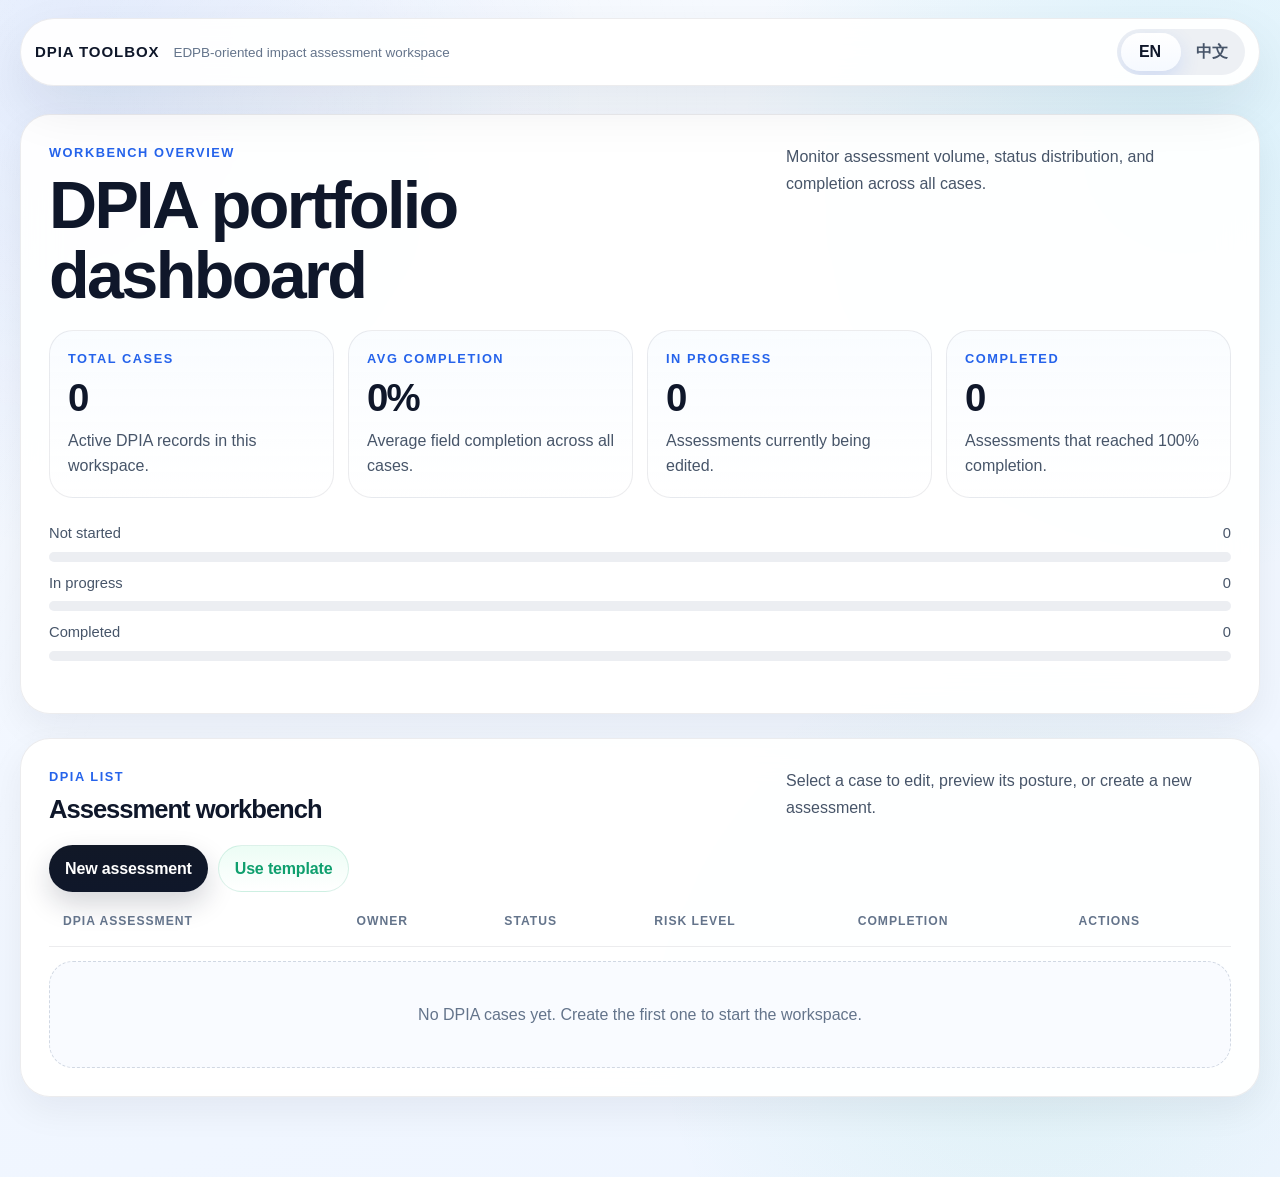
==== commit 46a810ad: "Revamp privacy tools UI and add DPIA reference materials" ====
--- a/dpia-tool/index.html
+++ b/dpia-tool/index.html
@@ -1,396 +1,354 @@
 <!DOCTYPE html>
 <html lang="en">
-  <head>
-    <meta charset="UTF-8" />
-    <meta name="viewport" content="width=device-width, initial-scale=1.0" />
-    <title>DPIA TOOLBOX</title>
-    <link rel="icon" type="image/svg+xml" href="./favicon.svg" />
-    <link rel="stylesheet" href="./styles.css" />
-  </head>
-  <body>
-    <div class="page-shell">
-      <header class="topnav panel">
-        <div class="topnav__brand">
-          <span class="topnav__name" id="toolBrandName">DPIA TOOLBOX</span>
-          <span class="topnav__tag" id="toolBrandTag">EDPB-oriented impact assessment workspace</span>
-        </div>
-
-        <div class="topnav__center"></div>
-
-        <div class="topnav__tools">
-          <button id="loadSampleButton" class="button button--ghost" type="button">Load sample</button>
-          <button id="saveButton" class="button button--ghost" type="button">Save draft</button>
-          <button id="exportJsonButton" class="button button--secondary" type="button">Export JSON</button>
-
-          <details class="trash-dropdown" id="trashDropdown">
-            <summary class="trash-dropdown__trigger">
-              <span id="trashLabel">Trash</span>
-              <span class="trash-dropdown__count" id="trashCount">0</span>
-            </summary>
-            <div class="trash-dropdown__panel">
-              <div class="trash-dropdown__header">
-                <p class="section-label">Workspace</p>
-                <h3 id="trashSectionTitle">Deleted cases</h3>
-              </div>
-              <div id="trashList" class="trash-list"></div>
-            </div>
-          </details>
-
-          <div class="language-switch" aria-label="Language switch">
-            <div class="language-switch__controls">
-              <button id="langEn" type="button">EN</button>
-              <button id="langZh" type="button">中文</button>
-            </div>
-          </div>
-
-          <p class="save-status" id="saveStatus">Draft ready.</p>
-        </div>
-      </header>
-
-      <main class="experience">
-        <section class="dashboard-stage panel">
-          <div class="section-heading dashboard-stage__heading">
-            <div>
-              <p class="section-label" id="dashboardLabel">Workbench overview</p>
-              <h1 id="dashboardHeading">DPIA portfolio dashboard</h1>
-            </div>
-            <p class="section-text dashboard-stage__text" id="dashboardText">
-              Monitor total case volume, product distribution, and overall completion without opening a single record.
-            </p>
-          </div>
-
-          <div class="dashboard-grid">
-            <div class="metric-grid" id="metricGrid"></div>
-
-            <aside class="panel panel--inner distribution-panel">
-              <div class="section-heading section-heading--compact">
-                <div>
-                  <p class="section-label" id="distributionLabel">Distribution</p>
-                  <h2 id="distributionHeading">Products / services</h2>
-                </div>
-              </div>
-
-              <div class="distribution-panel__section">
-                <p class="summary-card__label" id="distributionProductsLabel">Coverage map</p>
-                <div id="productDistribution" class="distribution-wrap"></div>
-              </div>
-
-              <div class="distribution-panel__section">
-                <p class="summary-card__label" id="distributionStatusLabel">Status mix</p>
-                <div id="statusDistribution" class="status-stack"></div>
-              </div>
-            </aside>
-          </div>
-        </section>
-
-        <section class="panel workbench-panel">
-          <div class="section-heading">
-            <div>
-              <p class="section-label" id="listLabel">DPIA list</p>
-              <h2 id="listHeading">Assessment workbench</h2>
-            </div>
-            <p class="section-text" id="listText">
-              Select a case to open its editable workspace, view a posture snapshot, or move it to trash.
-            </p>
-          </div>
-
-          <div class="table-wrap">
-            <table class="dpia-table">
-              <thead>
-                <tr>
-                  <th id="thSeq">No.</th>
-                  <th id="thName">DPIA assessment</th>
-                  <th id="thProduct">Product / service</th>
-                  <th id="thOwner">Owner</th>
-                  <th id="thUpdated">Last updated</th>
-                  <th id="thCompletion">Completion</th>
-                </tr>
-              </thead>
-              <tbody id="assessmentTableBody"></tbody>
-            </table>
-          </div>
-
-          <div id="emptyWorkbench" class="empty-workbench" hidden>
-            <p id="emptyWorkbenchText">No DPIA cases yet. Create the first one to start the workspace.</p>
-          </div>
-
-          <div class="workbench-panel__footer">
-            <button id="newAssessmentButton" class="button button--primary" type="button">
-              <span id="newAssessmentLabel">New assessment</span>
-            </button>
-          </div>
-        </section>
-
-        <section id="detailWorkspace" class="detail-workspace" hidden>
-          <div class="detail-workspace__inner panel">
-            <div class="detail-workspace__toolbar">
-              <div class="detail-workspace__header">
-                <p class="section-label" id="detailLabel">Assessment detail</p>
-                <h2 id="detailTitle">Untitled DPIA</h2>
-                <p id="detailMeta" class="section-text"></p>
-              </div>
-              <div class="detail-workspace__actions">
-                <button id="advanceStateButton" class="button button--primary" type="button">
-                  <span id="advanceStateLabel">Advance state</span>
-                </button>
-                <button id="exportMarkdownButton" class="button button--secondary" type="button">
-                  <span id="exportMarkdownLabel">Export Markdown</span>
-                </button>
-                <button id="printButton" class="button button--ghost" type="button">
-                  <span id="printLabel">Print / PDF</span>
-                </button>
-              </div>
-            </div>
-
-            <div class="module-picker" id="modulePicker">
-              <span class="module-picker__label" id="modulePickerLabel">Modules</span>
-              <div class="module-picker__chips" id="modulePickerChips"></div>
-            </div>
-
-            <section class="context-stage">
-              <article class="panel record-panel">
-                <div class="section-heading section-heading--compact">
-                  <div>
-                    <p class="section-label" id="profileLabel">Case profile</p>
-                    <h2 id="profileHeading">Assessment file</h2>
-                  </div>
-                  <span class="current-record-badge" id="detailStatusBadge">Draft</span>
-                </div>
-                <p class="section-text record-panel__text" id="profileText">
-                  Capture the baseline record that all screening, risk, and approval activity hangs from.
-                </p>
-                <div id="profileGrid" class="field-grid"></div>
-              </article>
-
-              <article class="panel history-panel">
-                <div class="section-heading section-heading--compact">
-                  <div>
-                    <p class="section-label" id="flowLabel">Lifecycle</p>
-                    <h2 id="flowHeading">State machine</h2>
-                  </div>
-                </div>
-                <div id="lifecycleFlow" class="flow-list"></div>
-              </article>
-            </section>
-
-            <section class="panel section-panel" id="moduleScreening">
-              <div class="section-heading">
-                <div>
-                  <p class="section-label" id="screeningLabel">Module 1</p>
-                  <h2 id="screeningHeading">Screening</h2>
-                </div>
-                <p class="section-text" id="screeningText">
-                  Check must-list logic, Art. 35 triggers, and contextual high-risk signals before opening the full DPIA.
-                </p>
-              </div>
-              <div id="screeningGrid" class="field-grid"></div>
-              <div class="screening-outcome panel panel--inner">
-                <div>
-                  <p class="section-label" id="screeningOutcomeLabel">Outcome</p>
-                  <h3 id="screeningOutcomeTitle">Screening not complete</h3>
-                </div>
-                <p class="section-text" id="screeningOutcomeText">
-                  Answer the key screening questions to decide whether the case should remain a short-form record or proceed into full DPIA mode.
-                </p>
-              </div>
-            </section>
-
-            <section class="panel section-panel" id="moduleCoreDpia">
-              <div class="section-heading">
-                <div>
-                  <p class="section-label" id="coreDpiaLabel">Module 2</p>
-                  <h2 id="coreDpiaHeading">Core DPIA</h2>
-                </div>
-                <p class="section-text" id="coreDpiaText">
-                  Record processing context, consultation, and necessity/proportionality using a flow that maps to ICO-style structure.
-                </p>
-              </div>
-              <div id="coreSections" class="section-stack"></div>
-            </section>
-
-            <section class="panel section-panel" id="moduleAssets">
-              <div class="section-heading">
-                <div>
-                  <p class="section-label" id="assetsLabel">Module 3</p>
-                  <h2 id="assetsHeading">Supporting assets</h2>
-                </div>
-                <p class="section-text" id="assetsText">
-                  Separate the processing activity from the supporting systems, platforms, and tools that influence risk and control design.
-                </p>
-              </div>
-              <div id="assetList" class="asset-grid"></div>
-              <div class="section-panel__footer">
-                <button id="addAssetButton" class="button button--secondary" type="button">
-                  <span id="addAssetLabel">Add supporting asset</span>
-                </button>
-              </div>
-            </section>
-
-            <section class="panel section-panel" id="moduleRiskControls">
-              <div class="section-heading">
-                <div>
-                  <p class="section-label" id="riskControlsLabel">Module 4</p>
-                  <h2 id="riskControlsHeading">Risk & controls</h2>
-                </div>
-                <p class="section-text" id="riskControlsText">
-                  Keep classical risk scoring and rights-oriented control planning in one place, with residual risk and ownership visible.
-                </p>
-              </div>
-
-              <div class="risk-layout">
-                <article class="panel panel--inner">
-                  <div class="section-heading section-heading--compact">
-                    <div>
-                      <p class="section-label" id="riskRegisterLabel">Risk register</p>
-                      <h3 id="riskRegisterHeading">Risk records</h3>
-                    </div>
-                  </div>
-                  <div id="riskCards" class="editable-grid"></div>
-                  <div class="section-panel__footer">
-                    <button id="addRiskButton" class="button button--secondary" type="button">
-                      <span id="addRiskLabel">Add risk</span>
-                    </button>
-                  </div>
-                </article>
-
-                <article class="panel panel--inner">
-                  <div class="section-heading section-heading--compact">
-                    <div>
-                      <p class="section-label" id="controlPlanLabel">Control plan</p>
-                      <h3 id="controlPlanHeading">Measures library</h3>
-                    </div>
-                  </div>
-                  <div id="controlCards" class="editable-grid"></div>
-                  <div class="section-panel__footer">
-                    <button id="addControlButton" class="button button--secondary" type="button">
-                      <span id="addControlLabel">Add control</span>
-                    </button>
-                  </div>
-                </article>
-              </div>
-            </section>
-
-            <section class="panel section-panel" id="moduleExtensions" hidden>
-              <div class="section-heading">
-                <div>
-                  <p class="section-label" id="extensionsLabel">Module 5</p>
-                  <h2 id="extensionsHeading">Extensions</h2>
-                </div>
-                <p class="section-text" id="extensionsText">
-                  Load scenario-specific questions without breaking the core report structure. This first version includes a children-accessible online service module.
-                </p>
-              </div>
-              <div id="extensionGrid" class="field-grid"></div>
-            </section>
-
-            <section class="panel section-panel" id="moduleApprovals">
-              <div class="section-heading">
-                <div>
-                  <p class="section-label" id="approvalsLabel">Module 6</p>
-                  <h2 id="approvalsHeading">Approvals & review</h2>
-                </div>
-                <p class="section-text" id="approvalsText">
-                  Keep DPO review, approval decisions, prior consultation signals, and review follow-up as explicit records rather than implicit status labels.
-                </p>
-              </div>
-
-              <div class="approval-layout">
-                <article class="panel panel--inner">
-                  <div class="section-heading section-heading--compact">
-                    <div>
-                      <p class="section-label" id="approvalLogLabel">Approval log</p>
-                      <h3 id="approvalLogHeading">Decision records</h3>
-                    </div>
-                  </div>
-                  <div id="approvalCards" class="editable-grid"></div>
-                  <div class="section-panel__footer">
-                    <button id="addApprovalButton" class="button button--secondary" type="button">
-                      <span id="addApprovalLabel">Add approval entry</span>
-                    </button>
-                  </div>
-                </article>
-
-                <article class="panel panel--inner">
-                  <div class="section-heading section-heading--compact">
-                    <div>
-                      <p class="section-label" id="activityLabel">Activity</p>
-                      <h3 id="activityHeading">Timeline</h3>
-                    </div>
-                  </div>
-                  <div id="timelineList" class="timeline-list"></div>
-                </article>
-              </div>
-            </section>
-
-            <section class="panel preview-panel">
-              <div class="section-heading">
-                <div>
-                  <p class="section-label" id="reviewLabel">Review</p>
-                  <h2 id="reviewHeading">Report preview</h2>
-                </div>
-                <p class="section-text" id="reviewText">
-                  Use this as the pre-export review surface before generating PDF, Markdown, or structured outputs.
-                </p>
-              </div>
-
-              <div class="report-shell">
-                <div class="report-banner">
-                  <p class="report-banner__label" id="reportBannerLabel">DPIA summary</p>
-                  <h3 id="reportTitle">Untitled case</h3>
-                  <p class="report-paragraph" id="reportIntro"></p>
-                </div>
-                <div class="report-grid" id="reportGrid"></div>
-              </div>
-            </section>
-          </div>
-        </section>
-      </main>
+<head>
+  <meta charset="UTF-8">
+  <meta name="viewport" content="width=device-width, initial-scale=1.0">
+  <title>DPIA TOOLBOX</title>
+  <link rel="stylesheet" href="css/style.css">
+</head>
+<body>
+  <div class="page-shell">
+
+    <!-- ── Topnav ──────────────────────────── -->
+    <header class="topnav panel">
+      <div class="topnav__brand">
+        <span class="topnav__name" id="brandName">DPIA TOOLBOX</span>
+        <span class="topnav__tag" id="brandTag">EDPB-oriented impact assessment workspace</span>
+      </div>
+      <div class="topnav__tools">
+        <div class="language-switch" aria-label="Language switch">
+          <div class="language-switch__controls" data-active-index="0">
+            <button id="langEn" type="button" class="active">EN</button>
+            <button id="langZh" type="button">中文</button>
+          </div>
+        </div>
+      </div>
+    </header>
+
+    <!-- ═══════════ Dashboard ═══════════ -->
+    <section class="panel panel-body" style="margin-bottom:24px">
+      <div class="section-heading" style="margin-bottom:20px">
+        <div>
+          <p class="section-label" id="dashLabel">Workbench overview</p>
+          <h1 id="dashHeading">DPIA portfolio dashboard</h1>
+        </div>
+        <p class="section-text" id="dashText">Monitor assessment volume, status distribution, and completion across all cases.</p>
+      </div>
+      <div class="metric-grid" id="metricGrid"></div>
+      <div class="status-meters" id="statusMeters"></div>
+    </section>
+
+    <!-- ═══════════ Workbench ═══════════ -->
+    <section class="panel panel-body" style="margin-bottom:24px">
+      <div class="section-heading" style="margin-bottom:20px">
+        <div>
+          <p class="section-label" id="listLabel">DPIA list</p>
+          <h2 id="listHeading">Assessment workbench</h2>
+        </div>
+        <p class="section-text" id="listText">Select a case to edit, preview its posture, or create a new assessment.</p>
+      </div>
+
+      <div class="action-bar">
+        <button class="btn btn-primary" onclick="showCreateForm()" id="btnNewDpia">New assessment</button>
+        <button class="btn btn-tpl" onclick="showTemplateModal()" id="btnTemplate">Use template</button>
+      </div>
+
+      <div class="table-wrap">
+        <table class="dpia-table">
+          <thead>
+            <tr>
+              <th id="thTitle">DPIA assessment</th>
+              <th id="thOwner">Owner</th>
+              <th id="thStatus">Status</th>
+              <th id="thRisk">Risk level</th>
+              <th id="thProgress">Completion</th>
+              <th id="thActions">Actions</th>
+            </tr>
+          </thead>
+          <tbody id="dpiaTableBody"></tbody>
+        </table>
+      </div>
+      <div id="emptyState" class="empty-state" style="display:none" data-i18n="emptyWorkbench">No DPIA cases yet. Create the first one to start the workspace.</div>
+    </section>
+
+    <!-- ═══════════ Editor (inline, below workbench) ═══════════ -->
+    <section id="editorSection" class="panel panel-body" style="display:none">
+      <div class="editor-header-row" style="margin-bottom:20px">
+        <div>
+          <p class="section-label" id="editorLabel">Assessment detail</p>
+          <h2 id="editorTitle">Edit DPIA</h2>
+        </div>
+        <div class="editor-header-actions">
+          <button class="btn btn-export" onclick="exportPdf()" id="btnExport">Export PDF</button>
+          <button class="btn btn-ghost" onclick="closeEditor()" id="btnCloseEditor">&times;</button>
+        </div>
+      </div>
+
+      <form class="editor-form" onsubmit="return false;">
+
+        <!-- Basic info -->
+        <div class="section-panel">
+          <p class="section-panel__label" id="legBasic">Basic information</p>
+          <div class="field-grid">
+            <article class="field-card">
+              <div class="field-card__head">
+                <div><h3 id="lblTitle">Case title</h3></div>
+                <span class="field-tag" id="tagRequired">REQUIRED</span>
+              </div>
+              <input type="text" id="ed-title" class="field-control">
+            </article>
+            <article class="field-card">
+              <div class="field-card__head"><div><h3 id="lblActivity">Processing activity</h3></div></div>
+              <input type="text" id="ed-activity" class="field-control">
+            </article>
+            <article class="field-card">
+              <div class="field-card__head"><div><h3 id="lblOwner">Case owner</h3></div></div>
+              <input type="text" id="ed-owner" class="field-control">
+            </article>
+            <article class="field-card">
+              <div class="field-card__head"><div><h3 id="lblJurisdiction">Jurisdiction pack</h3></div></div>
+              <select id="ed-jurisdiction" class="field-select">
+                <option value="WP248">WP248 (EDPB core)</option>
+                <option value="ICO">ICO (UK)</option>
+                <option value="CNIL">CNIL (France)</option>
+                <option value="DSK">DSK (Germany)</option>
+              </select>
+            </article>
+          </div>
+          <div class="children-toggle">
+            <label><input type="checkbox" id="ed-children-enabled" onchange="toggleChildrenSection()"> <span id="lblChildrenEnable">Enable children's DPIA extension (ICO Annex D)</span></label>
+          </div>
+        </div>
+
+        <!-- Step 1: Screening -->
+        <div class="section-panel">
+          <p class="section-panel__label" id="legStep1">Step 1 — Screening criteria</p>
+          <p class="section-panel__hint" id="hintStep1">Check Art. 35 triggers and contextual high-risk signals before opening the full assessment.</p>
+          <div id="criteriaContainer"></div>
+        </div>
+
+        <!-- Step 2: Processing description -->
+        <div class="section-panel">
+          <p class="section-panel__label" id="legStep2">Step 2 — Processing description</p>
+          <p class="section-panel__hint" id="hintStep2">Describe nature, scope, context and purpose of data processing.</p>
+          <div class="field-grid">
+            <article class="field-card">
+              <div class="field-card__head"><div><h3 id="lblNature">Nature of processing</h3></div></div>
+              <textarea id="ed-nature" class="field-textarea" rows="3"></textarea>
+            </article>
+            <article class="field-card">
+              <div class="field-card__head"><div><h3 id="lblScope">Scope</h3></div></div>
+              <textarea id="ed-scope" class="field-textarea" rows="3"></textarea>
+            </article>
+            <article class="field-card">
+              <div class="field-card__head"><div><h3 id="lblContext">Context</h3></div></div>
+              <textarea id="ed-context" class="field-textarea" rows="3"></textarea>
+            </article>
+            <article class="field-card">
+              <div class="field-card__head"><div><h3 id="lblPurposes">Purposes</h3></div></div>
+              <textarea id="ed-purposes" class="field-textarea" rows="3"></textarea>
+            </article>
+          </div>
+        </div>
+
+        <!-- Step 3: Legal basis & necessity -->
+        <div class="section-panel">
+          <p class="section-panel__label" id="legStep3">Step 3 — Legal basis & necessity</p>
+          <p class="section-panel__hint" id="hintStep3">Identify lawful basis, necessity and proportionality.</p>
+          <div class="field-grid">
+            <article class="field-card">
+              <div class="field-card__head">
+                <div><h3 id="lblLegal">Legal basis</h3></div>
+                <span class="field-tag" id="tagArt6">ART. 6</span>
+              </div>
+              <textarea id="ed-legal" class="field-textarea" rows="3"></textarea>
+            </article>
+            <article class="field-card">
+              <div class="field-card__head"><div><h3 id="lblNecessity">Necessity & proportionality assessment</h3></div></div>
+              <textarea id="ed-necessity" class="field-textarea" rows="3"></textarea>
+            </article>
+          </div>
+        </div>
+
+        <!-- Step 4: Risk identification -->
+        <div class="section-panel">
+          <p class="section-panel__label" id="legStep4">Step 4 — Risk identification</p>
+          <p class="section-panel__hint" id="hintStep4">Identify, score, and visualise risks to individuals' rights and freedoms.</p>
+          <div class="field-grid">
+            <article class="field-card">
+              <div class="field-card__head">
+                <div><h3 id="lblRisksId">Risks identified</h3></div>
+                <span class="field-tag field-tag--risk" id="tagRisk">RISK</span>
+              </div>
+              <textarea id="ed-risks" class="field-textarea" rows="3"></textarea>
+            </article>
+            <article class="field-card">
+              <div class="field-card__head"><div><h3 id="lblRiskAssess">Risk assessment notes</h3></div></div>
+              <textarea id="ed-risk-assessment" class="field-textarea" rows="3"></textarea>
+            </article>
+          </div>
+          <div id="riskMatrixContainer"></div>
+          <div id="riskEntryContainer"></div>
+        </div>
+
+        <!-- Step 5: Mitigation measures -->
+        <div class="section-panel">
+          <p class="section-panel__label" id="legStep5">Step 5 — Mitigation measures</p>
+          <p class="section-panel__hint" id="hintStep5">Document controls and measures to address identified risks.</p>
+          <div class="field-grid">
+            <article class="field-card">
+              <div class="field-card__head"><div><h3 id="lblMitigation">Mitigation measures</h3></div></div>
+              <textarea id="ed-mitigation" class="field-textarea" rows="4"></textarea>
+            </article>
+            <article class="field-card">
+              <div class="field-card__head">
+                <div><h3 id="lblResidual">Residual risk</h3></div>
+                <span class="field-tag field-tag--risk" id="tagResidual">RESIDUAL</span>
+              </div>
+              <textarea id="ed-residual" class="field-textarea" rows="3"></textarea>
+            </article>
+          </div>
+        </div>
+
+        <!-- Step 6: DPO / stakeholder -->
+        <div class="section-panel">
+          <p class="section-panel__label" id="legStep6">Step 6 — DPO / stakeholder consultation</p>
+          <p class="section-panel__hint" id="hintStep6">Capture DPO advice and stakeholder input.</p>
+          <div class="field-grid">
+            <article class="field-card">
+              <div class="field-card__head">
+                <div><h3 id="lblDpo">DPO advice</h3></div>
+                <span class="field-tag field-tag--dpo" id="tagDpo">DPO</span>
+              </div>
+              <textarea id="ed-dpo" class="field-textarea" rows="3"></textarea>
+            </article>
+            <article class="field-card">
+              <div class="field-card__head"><div><h3 id="lblStakeholder">Stakeholder consultation</h3></div></div>
+              <textarea id="ed-stakeholder" class="field-textarea" rows="3"></textarea>
+            </article>
+          </div>
+        </div>
+
+        <!-- Step 7: Sign-off -->
+        <div class="section-panel">
+          <p class="section-panel__label" id="legStep7">Step 7 — Sign-off & review</p>
+          <p class="section-panel__hint" id="hintStep7">Record approval outcome and schedule next review.</p>
+          <div class="field-grid">
+            <article class="field-card">
+              <div class="field-card__head"><div><h3 id="lblSignoff">Sign-off outcome</h3></div></div>
+              <textarea id="ed-signoff" class="field-textarea" rows="3"></textarea>
+            </article>
+            <article class="field-card">
+              <div class="field-card__head"><div><h3 id="lblReview">Next review date</h3></div></div>
+              <input type="date" id="ed-review" class="field-control">
+            </article>
+          </div>
+        </div>
+
+        <!-- Step 8: Children's DPIA (optional) -->
+        <div class="section-panel section-panel--children" id="childrenFieldset" style="display:none">
+          <p class="section-panel__label" id="legStep8">Step 8 — Children's DPIA extension</p>
+          <p class="section-panel__hint" id="hintStep8">ICO Annex D — additional assessments for services accessible to children.</p>
+          <div class="field-grid">
+            <article class="field-card">
+              <div class="field-card__head">
+                <div><h3 id="lblAgeAssurance">Age assurance methods</h3></div>
+                <span class="field-tag field-tag--child" id="tagAadc">AADC</span>
+              </div>
+              <textarea id="ed-age-assurance" class="field-textarea" rows="3"></textarea>
+            </article>
+            <article class="field-card">
+              <div class="field-card__head"><div><h3 id="lblParental">Parental controls</h3></div></div>
+              <textarea id="ed-parental" class="field-textarea" rows="3"></textarea>
+            </article>
+            <article class="field-card field-card--full">
+              <div class="field-card__head"><div><h3 id="lblNudge">Nudge techniques</h3></div></div>
+              <textarea id="ed-nudge" class="field-textarea" rows="3"></textarea>
+            </article>
+          </div>
+          <h4 id="hdrAadc">AADC standards compliance</h4>
+          <div class="criteria-grid" id="aadcContainer"></div>
+          <article class="field-card field-card--full" style="margin-top:14px">
+            <div class="field-card__head"><div><h3 id="lblAadcNotes">AADC notes</h3></div></div>
+            <textarea id="ed-aadc-notes" class="field-textarea" rows="2"></textarea>
+          </article>
+          <h4 id="hdrAgeRisk">Age-group risk assessment</h4>
+          <div class="field-grid">
+            <article class="field-card">
+              <div class="field-card__head"><div><h3>0–5</h3></div></div>
+              <textarea id="ed-risk-0-5" class="field-textarea" rows="2"></textarea>
+            </article>
+            <article class="field-card">
+              <div class="field-card__head"><div><h3>6–9</h3></div></div>
+              <textarea id="ed-risk-6-9" class="field-textarea" rows="2"></textarea>
+            </article>
+            <article class="field-card">
+              <div class="field-card__head"><div><h3>10–12</h3></div></div>
+              <textarea id="ed-risk-10-12" class="field-textarea" rows="2"></textarea>
+            </article>
+            <article class="field-card">
+              <div class="field-card__head"><div><h3>13–15</h3></div></div>
+              <textarea id="ed-risk-13-15" class="field-textarea" rows="2"></textarea>
+            </article>
+            <article class="field-card field-card--full">
+              <div class="field-card__head"><div><h3>16–17</h3></div></div>
+              <textarea id="ed-risk-16-17" class="field-textarea" rows="2"></textarea>
+            </article>
+          </div>
+          <article class="field-card field-card--full" style="margin-top:14px">
+            <div class="field-card__head"><div><h3 id="lblEquality">Equality law considerations</h3></div></div>
+            <textarea id="ed-equality" class="field-textarea" rows="3"></textarea>
+          </article>
+        </div>
+
+        <div class="form-actions">
+          <button type="button" class="btn btn-primary" onclick="saveEditor()" id="btnSave">Save draft</button>
+          <span class="save-msg" id="saveMsg">Draft saved.</span>
+        </div>
+      </form>
+    </section>
+
+  </div><!-- page-shell -->
+
+  <!-- ═══════════ Create DPIA Modal ═══════════ -->
+  <div id="createModal" class="modal-overlay">
+    <div class="modal-content">
+      <button class="modal-close" onclick="closeCreateModal()">&times;</button>
+      <p class="section-label" id="createLabel">New assessment</p>
+      <h2 id="createHeading">Create DPIA case</h2>
+      <div class="create-form">
+        <div class="form-group"><label id="lblNewTitle" for="new-title">Case title</label><input type="text" id="new-title"></div>
+        <div class="form-group"><label id="lblNewActivity" for="new-activity">Processing activity</label><input type="text" id="new-activity"></div>
+        <div class="form-group"><label id="lblNewOwner" for="new-owner">Owner</label><input type="text" id="new-owner"></div>
+        <div style="display:flex;gap:10px;margin-top:18px">
+          <button class="btn btn-primary" onclick="submitCreate()" id="btnCreate">Create</button>
+          <button class="btn btn-ghost" onclick="closeCreateModal()" id="btnCancelCreate">Cancel</button>
+        </div>
+      </div>
     </div>
-
-    <div id="overviewModal" class="overview-modal" hidden>
-      <div class="overview-modal__backdrop" id="overviewBackdrop"></div>
-      <div class="overview-modal__card panel">
-        <div class="section-heading overview-modal__heading">
-          <div>
-            <p class="section-label" id="snapshotLabel">Snapshot</p>
-            <h2 id="modalTitle">Case posture</h2>
-          </div>
-          <button id="closeOverviewButton" class="button button--ghost" type="button">
-            <span id="closeOverviewLabel">Close</span>
-          </button>
-        </div>
-
-        <div class="snapshot-grid">
-          <div class="snapshot-item">
-            <span class="summary-card__label" id="snapshotAssessmentLabel">Assessment</span>
-            <strong id="snapshotAssessment">Untitled DPIA</strong>
-          </div>
-          <div class="snapshot-item">
-            <span class="summary-card__label" id="snapshotProductLabel">Product / service</span>
-            <strong id="snapshotProduct">-</strong>
-          </div>
-          <div class="snapshot-item">
-            <span class="summary-card__label" id="snapshotOwnerLabel">Owner</span>
-            <strong id="snapshotOwner">Not assigned</strong>
-          </div>
-          <div class="snapshot-item">
-            <span class="summary-card__label" id="snapshotUpdatedLabel">Last updated</span>
-            <strong id="snapshotUpdated">Not saved yet</strong>
-          </div>
-          <div class="snapshot-item">
-            <span class="summary-card__label" id="snapshotCompletionLabel">Completion</span>
-            <strong id="snapshotCompletion">0%</strong>
-          </div>
-          <div class="snapshot-item">
-            <span class="summary-card__label" id="snapshotScreeningLabel">Screening</span>
-            <strong id="snapshotScreening">Pending</strong>
-          </div>
-        </div>
-
-        <div class="signal-stack" id="signalStack"></div>
-      </div>
+  </div>
+
+  <!-- ═══════════ Quick-view Modal ═══════════ -->
+  <div id="quickViewModal" class="modal-overlay">
+    <div class="modal-content modal-wide">
+      <button class="modal-close" onclick="closeQuickView()">&times;</button>
+      <p class="section-label" id="qvLabel">Snapshot</p>
+      <h2 id="qvHeading">Case posture</h2>
+      <div id="quickViewContent"></div>
     </div>
-
-    <script src="./app.js"></script>
-  </body>
+  </div>
+
+  <!-- ═══════════ Template Modal ═══════════ -->
+  <div id="templateModal" class="modal-overlay">
+    <div class="modal-content modal-wide">
+      <button class="modal-close" onclick="hideTemplateModal()">&times;</button>
+      <p class="section-label" id="tplLabel">Templates</p>
+      <h2 id="tplHeading">Select a template</h2>
+      <p class="section-text" style="margin-bottom:18px" id="tplText">Pre-built templates with guidance content for common DPIA scenarios.</p>
+      <div id="templateList"></div>
+    </div>
+  </div>
+
+  <script src="js/app.js"></script>
+</body>
 </html>
--- a/dpia-tool/css/style.css
+++ b/dpia-tool/css/style.css
@@ -0,0 +1,714 @@
+:root {
+  --bg: #f6f9ff;
+  --surface: rgba(255, 255, 255, 0.94);
+  --surface-strong: #ffffff;
+  --surface-muted: #f8fbff;
+  --border-soft: rgba(15, 23, 42, 0.08);
+  --border-medium: rgba(30, 41, 59, 0.14);
+  --text: #0f172a;
+  --text-secondary: #475569;
+  --text-tertiary: #64748b;
+  --accent-blue: #2563eb;
+  --accent-cyan: #06b6d4;
+  --accent-green: #0f9f6e;
+  --accent-amber: #d97706;
+  --accent-rose: #be123c;
+  --accent-purple: #7c3aed;
+  --accent-soft: rgba(37, 99, 235, 0.08);
+  --success-soft: rgba(15, 159, 110, 0.1);
+  --warning-soft: rgba(217, 119, 6, 0.12);
+  --danger-soft: rgba(190, 18, 60, 0.1);
+  --shadow-soft: 0 14px 36px rgba(15, 23, 42, 0.06);
+  --shadow-medium: 0 22px 54px rgba(15, 23, 42, 0.08);
+  --shadow-floating: 0 28px 72px rgba(15, 23, 42, 0.14);
+  --radius-pill: 999px;
+  --radius-xl: 30px;
+  --radius-lg: 24px;
+  --radius-md: 18px;
+  --radius-sm: 14px;
+  --content-width: min(1480px, calc(100% - 40px));
+}
+
+* { box-sizing: border-box; margin: 0; padding: 0; }
+[hidden] { display: none !important; }
+html { scroll-behavior: smooth; }
+
+body {
+  min-height: 100vh;
+  font-family: "SF Pro Display", "SF Pro Text", "PingFang SC", "Helvetica Neue", "Segoe UI", sans-serif;
+  color: var(--text);
+  background:
+    radial-gradient(circle at 8% 6%, rgba(37, 99, 235, 0.12), transparent 30%),
+    radial-gradient(circle at 92% 12%, rgba(6, 182, 212, 0.11), transparent 28%),
+    radial-gradient(circle at 80% 86%, rgba(16, 185, 129, 0.08), transparent 26%),
+    linear-gradient(160deg, #f8fbff 0%, #f2f7ff 48%, #eef5ff 100%);
+  overflow-x: hidden;
+  line-height: 1.6;
+}
+
+body::before {
+  content: "";
+  position: fixed; inset: 0;
+  pointer-events: none; opacity: 0.5;
+  background: linear-gradient(115deg, rgba(255,255,255,0.2), transparent 26%),
+    radial-gradient(circle at 24% 12%, rgba(255,255,255,0.34), transparent 34%);
+}
+
+button, input, textarea, select { font: inherit; }
+
+.page-shell {
+  position: relative; z-index: 1;
+  width: var(--content-width);
+  margin: 0 auto; padding: 18px 0 56px;
+}
+
+/* ── Panels ─────────────────────────────────── */
+
+.panel {
+  min-width: 0;
+  border: 1px solid var(--border-soft);
+  border-radius: var(--radius-xl);
+  background: rgba(255, 255, 255, 0.94);
+  backdrop-filter: blur(18px);
+  box-shadow: var(--shadow-soft);
+}
+
+.panel--inner {
+  background: rgba(255, 255, 255, 0.88);
+  box-shadow: none;
+}
+
+.panel-body { padding: 28px; }
+
+/* ── Topnav ─────────────────────────────────── */
+
+.topnav {
+  position: sticky; top: 16px; z-index: 30;
+  margin-bottom: 28px; padding: 10px 14px;
+  display: flex; gap: 14px; align-items: center;
+  border-radius: 999px;
+  box-shadow: var(--shadow-medium);
+}
+
+.topnav__brand {
+  display: flex; align-items: baseline; gap: 14px; min-width: 0; flex: 1;
+}
+
+.topnav__name {
+  font-size: 0.94rem; font-weight: 650;
+  letter-spacing: 0.06em; text-transform: uppercase; white-space: nowrap;
+}
+
+.topnav__tag {
+  color: var(--text-tertiary); font-size: 0.84rem;
+  white-space: nowrap; overflow: hidden; text-overflow: ellipsis;
+}
+
+.topnav__tools {
+  display: flex; align-items: center; gap: 8px; flex-shrink: 0;
+}
+
+/* ── Language switch ────────────────────────── */
+
+.language-switch__controls {
+  display: inline-grid; grid-template-columns: repeat(2, 1fr);
+  gap: 4px; padding: 4px;
+  border-radius: var(--radius-pill);
+  background: rgba(148, 163, 184, 0.16);
+  position: relative; overflow: hidden; isolation: isolate;
+}
+
+.language-switch__controls::before {
+  content: "";
+  position: absolute; top: 4px; left: 4px;
+  width: calc((100% - 8px) / 2);
+  height: calc(100% - 8px);
+  border-radius: var(--radius-pill);
+  background: linear-gradient(180deg, #ffffff 0%, #f5f9ff 100%);
+  box-shadow: 0 8px 20px rgba(37, 99, 235, 0.15);
+  transform: translateX(calc(var(--switch-index, 0) * (100% + 4px)));
+  transition: transform 260ms cubic-bezier(0.22, 1, 0.36, 1);
+  z-index: 0;
+}
+
+.language-switch__controls[data-active-index="0"] { --switch-index: 0; }
+.language-switch__controls[data-active-index="1"] { --switch-index: 1; }
+
+.language-switch button {
+  appearance: none; border: 0;
+  min-height: 38px; padding: 0 13px;
+  border-radius: var(--radius-pill);
+  background: transparent;
+  color: var(--text-secondary);
+  font-weight: 600; cursor: pointer;
+  position: relative; z-index: 1;
+  transition: color 160ms ease;
+}
+
+.language-switch button.active { color: var(--text); }
+
+/* ── Buttons ────────────────────────────────── */
+
+.btn {
+  appearance: none; border: 0;
+  border-radius: var(--radius-pill);
+  min-height: 42px; padding: 10px 16px;
+  cursor: pointer; font-weight: 700;
+  letter-spacing: -0.01em;
+  transition: transform 180ms ease, box-shadow 180ms ease, background 180ms ease;
+}
+
+.btn:hover { transform: translateY(-1px); }
+
+.btn-primary {
+  background: linear-gradient(180deg, #111827 0%, #0f172a 100%);
+  color: white;
+  box-shadow: 0 12px 28px rgba(15, 23, 42, 0.18);
+}
+
+.btn-secondary {
+  background: linear-gradient(180deg, #edf5ff 0%, #ffffff 100%);
+  color: var(--accent-blue);
+  border: 1px solid rgba(37, 99, 235, 0.14);
+}
+
+.btn-ghost {
+  background: rgba(255, 255, 255, 0.92);
+  color: var(--text-secondary);
+  border: 1px solid var(--border-soft);
+}
+
+.btn-danger {
+  background: linear-gradient(180deg, #fff1f2 0%, #ffffff 100%);
+  color: var(--accent-rose);
+  border: 1px solid rgba(190, 18, 60, 0.12);
+}
+
+.btn-export {
+  background: linear-gradient(180deg, #f3e8ff 0%, #ffffff 100%);
+  color: var(--accent-purple);
+  border: 1px solid rgba(124, 58, 237, 0.14);
+}
+
+.btn-tpl {
+  background: linear-gradient(180deg, #ecfdf5 0%, #ffffff 100%);
+  color: var(--accent-green);
+  border: 1px solid rgba(15, 159, 110, 0.14);
+}
+
+.btn-sm { min-height: 34px; padding: 0 11px; font-size: 0.82rem; }
+
+/* ── Typography ─────────────────────────────── */
+
+.section-label {
+  color: var(--accent-blue);
+  font-size: 0.8rem; font-weight: 700;
+  letter-spacing: 0.12em; text-transform: uppercase;
+}
+
+h1, h2, h3 { margin: 0; letter-spacing: -0.04em; }
+h1 { font-size: clamp(2.6rem, 5.2vw, 4.6rem); line-height: 1.04; }
+h2 { font-size: clamp(1.5rem, 2vw, 2.15rem); line-height: 1.16; }
+h3 { line-height: 1.38; }
+
+.section-text { margin: 0; color: var(--text-secondary); line-height: 1.7; max-width: 50ch; }
+
+.section-heading {
+  display: flex; justify-content: space-between; gap: 18px; align-items: start;
+}
+.section-heading > div { display: grid; gap: 8px; }
+.section-heading--compact { align-items: center; }
+
+/* ── Metric cards ───────────────────────────── */
+
+.metric-grid {
+  display: grid; grid-template-columns: repeat(4, minmax(0, 1fr));
+  gap: 14px; margin-bottom: 24px;
+}
+
+.metric-card {
+  padding: 18px; border-radius: var(--radius-lg);
+  background: linear-gradient(180deg, rgba(249, 252, 255, 0.96), #ffffff);
+  border: 1px solid var(--border-soft);
+  display: grid; gap: 10px;
+}
+
+.metric-card strong {
+  font-size: clamp(1.6rem, 3vw, 2.45rem);
+  letter-spacing: -0.05em; line-height: 1;
+}
+
+.metric-card p { color: var(--text-secondary); line-height: 1.6; }
+
+/* ── Status bars ────────────────────────────── */
+
+.status-meters { display: grid; gap: 10px; margin-bottom: 24px; }
+
+.status-meter { display: grid; gap: 6px; }
+
+.status-meter__head {
+  display: flex; justify-content: space-between; gap: 12px;
+  color: var(--text-secondary); font-size: 0.92rem;
+}
+
+.status-meter__bar {
+  height: 10px; border-radius: var(--radius-pill);
+  background: rgba(148, 163, 184, 0.18); overflow: hidden;
+}
+
+.status-meter__fill {
+  height: 100%; border-radius: inherit;
+  background: linear-gradient(90deg, #2563eb 0%, #06b6d4 100%);
+}
+
+/* ── Action bar ─────────────────────────────── */
+
+.action-bar {
+  display: flex; gap: 10px; flex-wrap: wrap;
+  margin-bottom: 20px;
+}
+
+/* ── DPIA Table ─────────────────────────────── */
+
+.table-wrap { overflow-x: auto; }
+
+.dpia-table {
+  width: 100%; border-collapse: separate; border-spacing: 0;
+}
+
+.dpia-table thead th {
+  text-align: left; padding: 0 14px 14px;
+  color: var(--text-tertiary);
+  font-size: 0.76rem; font-weight: 700;
+  letter-spacing: 0.08em; text-transform: uppercase;
+  border-bottom: 1px solid var(--border-soft);
+  white-space: nowrap;
+}
+
+.dpia-table td {
+  padding: 16px 14px;
+  border-bottom: 1px solid var(--border-soft);
+  vertical-align: middle; font-size: 0.94rem;
+}
+
+.dpia-row { cursor: pointer; transition: background 180ms ease; }
+.dpia-row:hover td { background: rgba(248, 251, 255, 0.88); }
+
+.actions-cell { white-space: nowrap; }
+
+.empty-state {
+  text-align: center; padding: 40px;
+  color: var(--text-tertiary);
+  border: 1px dashed rgba(148, 163, 184, 0.4);
+  border-radius: var(--radius-lg);
+  margin-top: 14px;
+  background: rgba(248, 251, 255, 0.8);
+}
+
+/* ── Badges ─────────────────────────────────── */
+
+.badge {
+  display: inline-flex; align-items: center;
+  min-height: 30px; padding: 0 10px;
+  border-radius: var(--radius-pill);
+  font-size: 0.78rem; font-weight: 700;
+  letter-spacing: 0.06em; text-transform: uppercase;
+}
+
+.badge-not-started { background: rgba(148, 163, 184, 0.14); color: var(--text-secondary); }
+.badge-in-progress { background: var(--warning-soft); color: #9a6700; }
+.badge-complete { background: var(--success-soft); color: #0f766e; }
+.badge-none { background: rgba(148, 163, 184, 0.1); color: var(--text-tertiary); }
+.badge-low { background: rgba(6, 182, 212, 0.12); color: #0e7490; }
+.badge-medium { background: var(--warning-soft); color: #9a6700; }
+.badge-high { background: var(--danger-soft); color: var(--accent-rose); }
+.badge-tpl { background: var(--success-soft); color: var(--accent-green); font-size: 0.7rem; min-height: 22px; padding: 0 8px; margin-left: 6px; }
+.badge-child { background: var(--warning-soft); color: var(--accent-amber); font-size: 0.7rem; min-height: 22px; padding: 0 8px; margin-left: 4px; }
+
+/* ── Completion pill ────────────────────────── */
+
+.completion-pill {
+  display: inline-flex; align-items: center; justify-content: center;
+  min-width: 82px; min-height: 34px; padding: 6px 12px;
+  border-radius: var(--radius-pill);
+  background: rgba(37, 99, 235, 0.08);
+  color: var(--accent-blue); font-weight: 700;
+}
+
+/* ── Progress bar ───────────────────────────── */
+
+.progress-bar {
+  display: inline-block; width: 80px; height: 8px;
+  background: rgba(148, 163, 184, 0.18);
+  border-radius: var(--radius-pill); overflow: hidden; vertical-align: middle;
+}
+
+.progress-fill {
+  height: 100%; border-radius: inherit;
+  background: linear-gradient(90deg, #2563eb, #06b6d4);
+  transition: width 0.3s;
+}
+
+.progress-text { font-size: 0.82rem; color: var(--text-secondary); margin-left: 6px; }
+
+/* ── Modals ─────────────────────────────────── */
+
+.modal-overlay {
+  position: fixed; inset: 0; z-index: 80;
+  display: none;
+  justify-content: center; align-items: center;
+  background: rgba(15, 23, 42, 0.36);
+  backdrop-filter: blur(8px);
+}
+
+.modal-overlay.is-open { display: flex; }
+
+.modal-content {
+  position: relative; z-index: 1;
+  width: min(560px, calc(100vw - 32px));
+  padding: 28px;
+  border-radius: var(--radius-xl);
+  background: rgba(255, 255, 255, 0.98);
+  border: 1px solid var(--border-soft);
+  box-shadow: var(--shadow-floating);
+  max-height: 85vh; overflow-y: auto;
+}
+
+.modal-wide { width: min(640px, calc(100vw - 32px)); }
+
+.modal-close {
+  position: absolute; top: 14px; right: 18px;
+  background: none; border: none; font-size: 24px;
+  cursor: pointer; color: var(--text-tertiary);
+}
+.modal-close:hover { color: var(--text); }
+.modal-content h2 { margin-bottom: 16px; font-size: 1.5rem; }
+
+/* ── Quick-view modal ───────────────────────── */
+
+.qv-grid { display: grid; grid-template-columns: 1fr 1fr; gap: 12px; margin-bottom: 16px; }
+
+.qv-field { margin-bottom: 8px; }
+.qv-field label {
+  display: block; font-size: 0.76rem; font-weight: 700;
+  color: var(--accent-blue); letter-spacing: 0.1em; text-transform: uppercase;
+  margin-bottom: 4px;
+}
+
+.qv-progress { width: 120px; }
+
+.step-table { width: 100%; border-collapse: collapse; margin-bottom: 16px; }
+.step-table td {
+  padding: 10px 12px; font-size: 0.92rem;
+  border-bottom: 1px solid var(--border-soft);
+}
+.step-table td:first-child { font-weight: 700; width: 60px; color: var(--text-secondary); }
+.step-status { text-align: center; width: 30px; }
+
+.qv-footer {
+  display: flex; justify-content: space-between; align-items: center;
+  margin-top: 16px; padding-top: 16px;
+  border-top: 1px solid var(--border-soft);
+}
+.qv-footer span { font-size: 0.82rem; color: var(--text-tertiary); }
+
+/* ── Create form ────────────────────────────── */
+
+.create-form .form-group { margin-bottom: 14px; }
+
+/* ── Template cards ─────────────────────────── */
+
+.template-card {
+  display: flex; gap: 16px; padding: 16px; margin-bottom: 10px;
+  border: 1px solid var(--border-soft); border-radius: var(--radius-md);
+  cursor: pointer;
+  transition: border-color 0.15s, box-shadow 0.15s, transform 0.15s;
+}
+.template-card:hover {
+  border-color: rgba(37, 99, 235, 0.25);
+  box-shadow: 0 10px 24px rgba(37, 99, 235, 0.1);
+  transform: translateY(-1px);
+}
+.template-icon {
+  font-size: 32px; width: 48px; height: 48px;
+  display: flex; align-items: center; justify-content: center;
+  background: linear-gradient(180deg, #f0f6ff 0%, #ffffff 100%);
+  border-radius: var(--radius-md); flex-shrink: 0;
+}
+.template-info { flex: 1; }
+.template-name { font-size: 1rem; font-weight: 700; margin-bottom: 4px; letter-spacing: -0.02em; }
+.template-desc { font-size: 0.88rem; color: var(--text-secondary); line-height: 1.5; }
+
+/* ── Editor ─────────────────────────────────── */
+
+.editor-form { max-width: 860px; margin: 0 auto; }
+
+.editor-header-row { display: flex; justify-content: space-between; align-items: center; max-width: 860px; margin: 0 auto; }
+.editor-header-actions { display: flex; gap: 8px; }
+
+/* ── Section panels (editor modules) ─────────── */
+
+.section-panel {
+  border: 1px solid var(--border-soft);
+  border-radius: var(--radius-xl);
+  padding: 28px; margin-bottom: 24px;
+  background: rgba(255, 255, 255, 0.94);
+  backdrop-filter: blur(18px);
+  box-shadow: var(--shadow-soft);
+}
+
+.section-panel__label {
+  color: var(--accent-blue);
+  font-size: 0.76rem; font-weight: 700;
+  letter-spacing: 0.12em; text-transform: uppercase;
+  margin-bottom: 6px;
+}
+
+.section-panel__title {
+  font-size: clamp(1.25rem, 1.8vw, 1.6rem);
+  font-weight: 700; letter-spacing: -0.03em;
+  line-height: 1.2; margin-bottom: 4px;
+}
+
+.section-panel__hint {
+  font-size: 0.88rem; color: var(--text-secondary);
+  margin-bottom: 20px; line-height: 1.6; max-width: 56ch;
+}
+
+.section-panel--children {
+  border-color: rgba(217, 119, 6, 0.18);
+  background: linear-gradient(180deg, rgba(255, 251, 235, 0.5), rgba(255, 255, 255, 0.94));
+}
+.section-panel--children .section-panel__label { color: var(--accent-amber); }
+
+/* ── Field cards ────────────────────────────────── */
+
+.field-grid {
+  display: grid;
+  grid-template-columns: repeat(2, minmax(0, 1fr));
+  gap: 16px;
+}
+
+.field-card {
+  padding: 18px;
+  border-radius: var(--radius-lg);
+  border: 1px solid var(--border-soft);
+  background: linear-gradient(180deg, rgba(249, 252, 255, 0.96), #ffffff);
+  box-shadow: inset 0 1px 0 rgba(255, 255, 255, 0.55);
+}
+
+.field-card--full { grid-column: 1 / -1; }
+
+.field-card__head {
+  display: flex; justify-content: space-between;
+  gap: 12px; align-items: start; margin-bottom: 12px;
+}
+
+.field-card__head h3 {
+  font-size: 0.94rem; font-weight: 700; line-height: 1.4;
+  letter-spacing: -0.02em;
+}
+
+.field-card__helper {
+  margin: 4px 0 0; font-size: 0.84rem;
+  color: var(--text-tertiary); line-height: 1.6;
+}
+
+.field-tag {
+  display: inline-flex; align-items: center;
+  min-height: 26px; padding: 3px 10px;
+  border-radius: var(--radius-pill);
+  background: rgba(37, 99, 235, 0.08);
+  color: var(--accent-blue);
+  font-size: 0.72rem; font-weight: 700;
+  text-transform: uppercase; letter-spacing: 0.08em;
+  white-space: nowrap; flex-shrink: 0;
+}
+
+.field-tag--screen { background: rgba(6, 182, 212, 0.1); color: #0e7490; }
+.field-tag--risk { background: var(--danger-soft); color: var(--accent-rose); }
+.field-tag--dpo { background: rgba(124, 58, 237, 0.08); color: var(--accent-purple); }
+.field-tag--child { background: var(--warning-soft); color: var(--accent-amber); }
+
+.field-control,
+.field-textarea,
+.field-select {
+  width: 100%;
+  border: 1px solid rgba(148, 163, 184, 0.28);
+  border-radius: 16px;
+  background: rgba(255, 255, 255, 0.96);
+  color: var(--text); padding: 12px 16px;
+  font-size: 0.94rem;
+  transition: border-color 180ms ease, box-shadow 180ms ease;
+}
+
+.field-textarea { min-height: 100px; resize: vertical; }
+
+.field-control:focus,
+.field-textarea:focus,
+.field-select:focus {
+  outline: none;
+  border-color: rgba(37, 99, 235, 0.42);
+  box-shadow: 0 0 0 5px rgba(37, 99, 235, 0.12);
+}
+
+/* ── Form controls ──────────────────────────── */
+
+.form-row { display: flex; gap: 16px; }
+.form-row .form-group { flex: 1; }
+.form-group { margin-bottom: 14px; }
+
+.form-group label {
+  display: block; font-size: 0.88rem; font-weight: 600;
+  color: var(--text-secondary); margin-bottom: 6px;
+}
+
+.form-group input[type="text"],
+.form-group input[type="date"],
+.form-group textarea,
+.form-group select {
+  width: 100%; padding: 12px 16px;
+  border: 1px solid rgba(148, 163, 184, 0.28);
+  border-radius: 16px;
+  background: rgba(255, 255, 255, 0.96);
+  color: var(--text); font-size: 0.94rem;
+  transition: border-color 180ms ease, box-shadow 180ms ease, transform 180ms ease;
+}
+
+.form-group input:focus,
+.form-group textarea:focus,
+.form-group select:focus {
+  outline: none;
+  border-color: rgba(37, 99, 235, 0.42);
+  box-shadow: 0 0 0 5px rgba(37, 99, 235, 0.12);
+  transform: translateY(-1px);
+}
+
+.form-group textarea { resize: vertical; min-height: 80px; }
+
+/* ── Criteria grid ──────────────────────────── */
+
+.criteria-grid { display: grid; grid-template-columns: 1fr 1fr; gap: 8px; margin-bottom: 14px; }
+
+.checkbox-label {
+  font-size: 0.88rem; cursor: pointer;
+  display: flex; align-items: flex-start; gap: 8px;
+  padding: 8px 12px;
+  border: 1px solid var(--border-soft);
+  border-radius: var(--radius-sm);
+  background: rgba(255, 255, 255, 0.88);
+  transition: border-color 160ms ease, background 160ms ease;
+  color: var(--text-secondary);
+}
+
+.checkbox-label:hover { border-color: rgba(37, 99, 235, 0.2); background: rgba(248, 251, 255, 0.9); }
+.checkbox-label input { margin-top: 3px; }
+
+h4 {
+  font-size: 0.88rem; font-weight: 700; margin: 18px 0 10px;
+  padding-top: 14px; border-top: 1px solid var(--border-soft);
+  color: var(--text-secondary); letter-spacing: -0.01em;
+}
+.section-panel h4:first-of-type { border-top: none; padding-top: 0; margin-top: 10px; }
+
+.form-actions { display: flex; gap: 12px; margin-top: 12px; align-items: center; flex-wrap: wrap; }
+.save-msg { color: var(--accent-green); font-size: 0.88rem; font-weight: 700; display: none; }
+.empty-hint { color: var(--text-tertiary); font-size: 0.88rem; font-style: italic; margin: 8px 0; }
+
+/* ── Children's toggle ──────────────────────── */
+
+.children-toggle {
+  font-size: 0.94rem; font-weight: 700;
+  padding: 14px 0 0; color: var(--accent-amber);
+}
+
+.children-toggle label { cursor: pointer; }
+
+/* ── Risk Matrix ────────────────────────────── */
+
+.risk-matrix-wrapper { margin: 14px 0; max-width: 520px; }
+
+.matrix-axis-label {
+  font-size: 0.76rem; color: var(--text-secondary);
+  font-weight: 700; letter-spacing: 0.06em;
+  text-transform: uppercase; padding: 6px 0;
+}
+.matrix-axis-y { text-align: left; margin-bottom: 2px; }
+.matrix-axis-x { text-align: right; margin-top: 2px; }
+
+.risk-matrix {
+  border-collapse: collapse; width: 100%; table-layout: fixed;
+}
+.risk-matrix th {
+  font-size: 0.76rem; padding: 8px 6px; text-align: center;
+  background: rgba(248, 251, 255, 0.96); border: 1px solid var(--border-soft);
+  color: var(--text-secondary); font-weight: 700;
+}
+.risk-matrix th:first-child { width: 110px; text-align: right; padding-right: 10px; }
+
+.matrix-cell {
+  height: 56px; text-align: center; vertical-align: middle;
+  border: 1px solid rgba(255, 255, 255, 0.6); font-size: 0.78rem;
+}
+.matrix-low { background: rgba(15, 159, 110, 0.15); }
+.matrix-medium { background: rgba(217, 119, 6, 0.15); }
+.matrix-high { background: rgba(190, 18, 60, 0.15); }
+.matrix-very-high { background: rgba(190, 18, 60, 0.3); color: var(--accent-rose); }
+
+.matrix-dot {
+  display: inline-flex; align-items: center; justify-content: center;
+  width: 22px; height: 22px; border-radius: 50%;
+  background: rgba(15, 23, 42, 0.14); color: #fff;
+  font-size: 0.72rem; font-weight: 800; margin: 1px;
+}
+
+.matrix-legend { display: flex; gap: 16px; margin: 12px 0 18px; }
+.legend-item { display: flex; align-items: center; gap: 6px; font-size: 0.82rem; color: var(--text-secondary); }
+.legend-swatch { display: inline-block; width: 14px; height: 14px; border-radius: 4px; }
+
+.risk-entry-table { width: 100%; border-collapse: collapse; margin: 14px 0; font-size: 0.88rem; }
+.risk-entry-table th {
+  background: rgba(248, 251, 255, 0.96); padding: 8px 10px; text-align: left;
+  font-size: 0.72rem; text-transform: uppercase; color: var(--text-tertiary);
+  letter-spacing: 0.08em; border-bottom: 1px solid var(--border-soft);
+}
+.risk-entry-table td { padding: 8px 10px; border-bottom: 1px solid var(--border-soft); }
+
+.risk-badge-low { background: rgba(15, 159, 110, 0.12); color: #0f766e; }
+.risk-badge-medium { background: var(--warning-soft); color: #9a6700; }
+.risk-badge-high { background: var(--danger-soft); color: var(--accent-rose); }
+.risk-badge-very-high { background: rgba(190, 18, 60, 0.2); color: var(--accent-rose); }
+
+.risk-add-form {
+  background: linear-gradient(180deg, rgba(248, 251, 255, 0.96), #ffffff);
+  border: 1px dashed rgba(148, 163, 184, 0.3);
+  border-radius: var(--radius-md); padding: 18px; margin-top: 14px;
+}
+
+/* ── Responsive ─────────────────────────────── */
+
+@media (max-width: 1220px) {
+  .topnav { flex-wrap: wrap; border-radius: var(--radius-xl); justify-content: center; }
+  .topnav__brand { justify-content: center; }
+  .metric-grid { grid-template-columns: repeat(2, minmax(0, 1fr)); }
+}
+
+@media (max-width: 760px) {
+  .page-shell { width: min(100% - 24px, 100%); padding-top: 12px; }
+  .panel-body { padding: 20px; }
+  .metric-grid, .criteria-grid, .qv-grid, .field-grid { grid-template-columns: 1fr; }
+  .field-card--full { grid-column: auto; }
+  .form-row { flex-direction: column; gap: 0; }
+  .dpia-table { min-width: 760px; }
+}
+
+/* ── Print ──────────────────────────────────── */
+
+@media print {
+  body { background: white; }
+  body::before { display: none; }
+  .topnav, .action-bar, .form-actions,
+  .editor-header-actions, .modal-overlay { display: none !important; }
+  .page-shell { width: 100%; padding: 0; }
+  .panel, .section-panel, .field-card { box-shadow: none; border: 0; background: white; backdrop-filter: none; }
+}
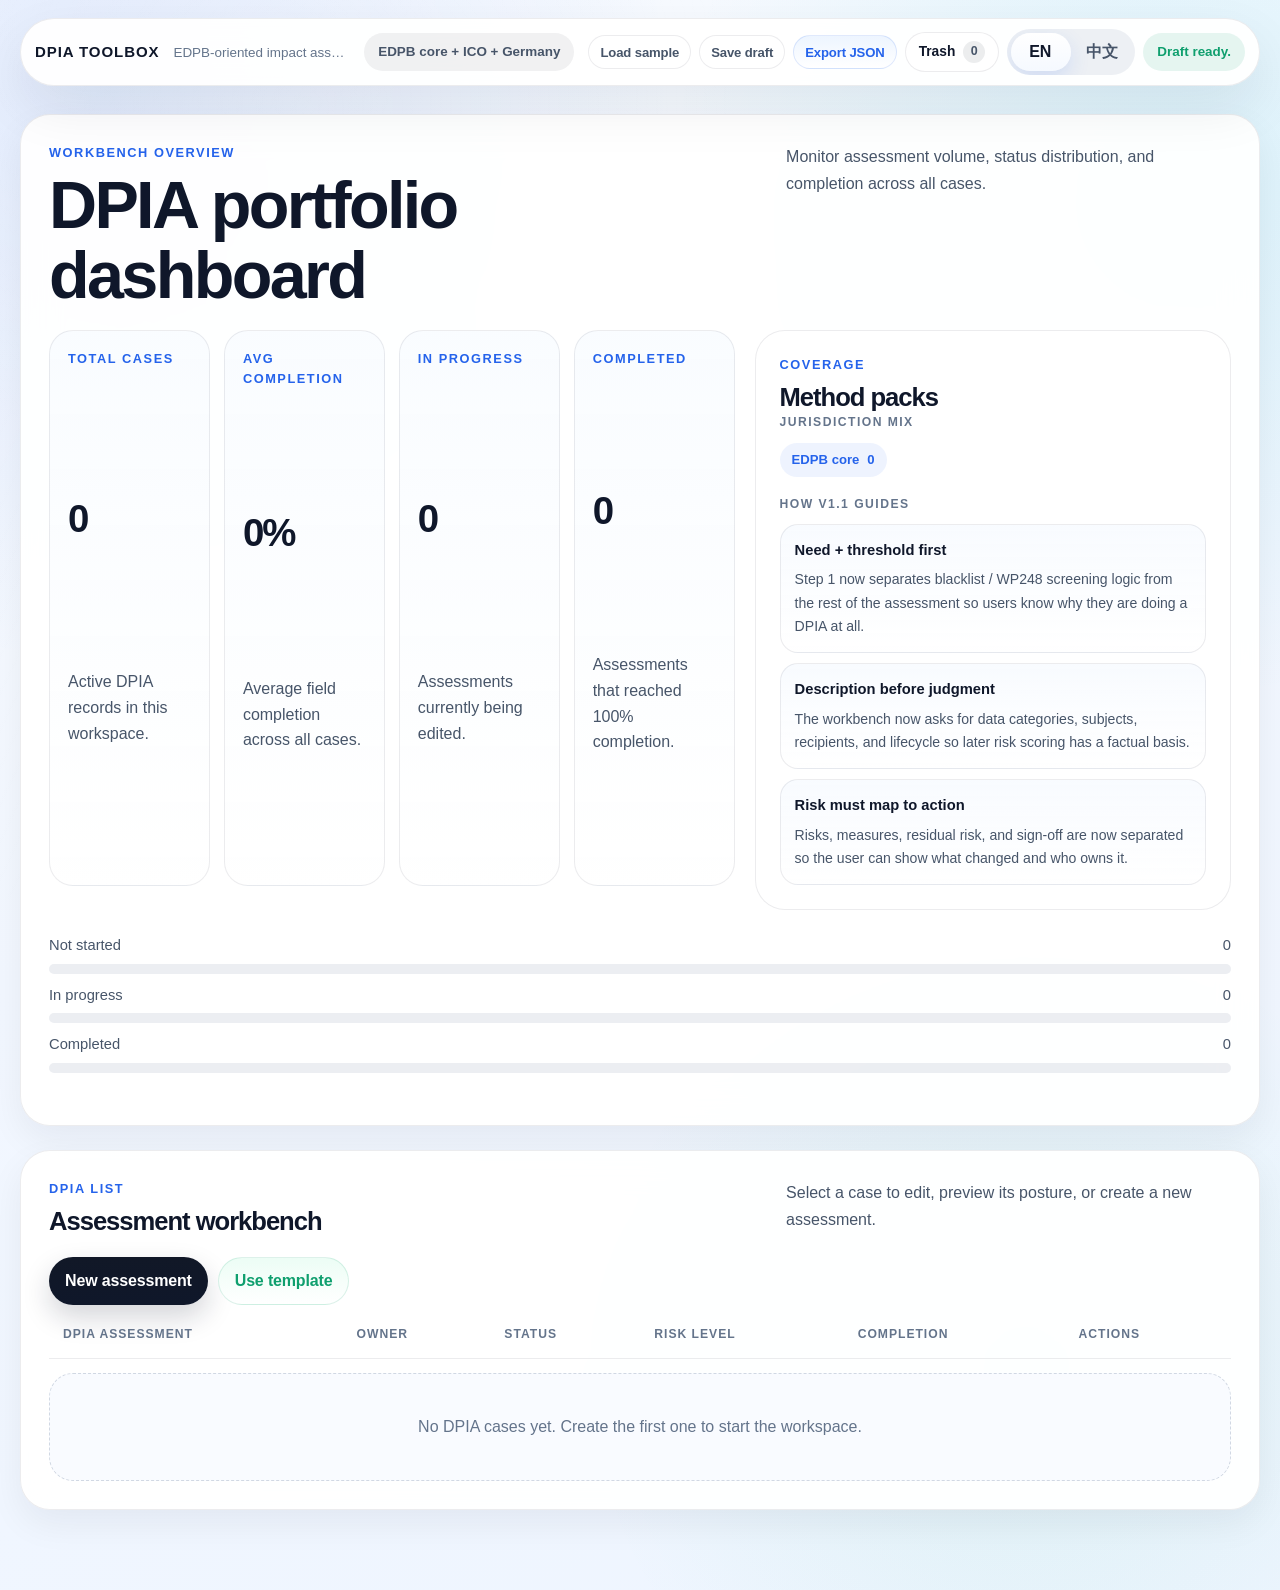
==== commit 020800d0: "Revamp DPIA workbench with guided steps and aligned UI" ====
--- a/dpia-tool/index.html
+++ b/dpia-tool/index.html
@@ -15,18 +15,43 @@
         <span class="topnav__name" id="brandName">DPIA TOOLBOX</span>
         <span class="topnav__tag" id="brandTag">EDPB-oriented impact assessment workspace</span>
       </div>
+
+      <div class="topnav__center">
+        <div class="workspace-pill" id="workspacePill">EDPB core + ICO + Germany</div>
+      </div>
+
       <div class="topnav__tools">
+        <button class="btn btn-ghost btn-sm" type="button" onclick="loadSampleWorkbench()" id="btnLoadSample">Load sample</button>
+        <button class="btn btn-ghost btn-sm" type="button" onclick="saveCurrentDraft()" id="btnTopSave">Save draft</button>
+        <button class="btn btn-secondary btn-sm" type="button" onclick="exportWorkbenchJson()" id="btnExportJson">Export JSON</button>
+
+        <details class="trash-dropdown" id="trashDropdown">
+          <summary class="trash-dropdown__trigger">
+            <span id="trashLabel">Trash</span>
+            <span class="trash-dropdown__count" id="trashCount">0</span>
+          </summary>
+          <div class="trash-dropdown__panel">
+            <div class="trash-dropdown__header">
+              <p class="section-label" id="trashSectionLabel">Workspace</p>
+              <h3 id="trashSectionTitle">Deleted assessments</h3>
+            </div>
+            <div id="trashList" class="trash-list"></div>
+          </div>
+        </details>
+
         <div class="language-switch" aria-label="Language switch">
           <div class="language-switch__controls" data-active-index="0">
             <button id="langEn" type="button" class="active">EN</button>
             <button id="langZh" type="button">中文</button>
           </div>
         </div>
+
+        <p class="save-status" id="saveStatus">Draft ready.</p>
       </div>
     </header>
 
     <!-- ═══════════ Dashboard ═══════════ -->
-    <section class="panel panel-body" style="margin-bottom:24px">
+    <section class="panel panel-body dashboard-stage" style="margin-bottom:24px">
       <div class="section-heading" style="margin-bottom:20px">
         <div>
           <p class="section-label" id="dashLabel">Workbench overview</p>
@@ -34,7 +59,30 @@
         </div>
         <p class="section-text" id="dashText">Monitor assessment volume, status distribution, and completion across all cases.</p>
       </div>
-      <div class="metric-grid" id="metricGrid"></div>
+
+      <div class="dashboard-grid">
+        <div class="metric-grid" id="metricGrid"></div>
+
+        <aside class="panel panel--inner methodology-panel">
+          <div class="section-heading section-heading--compact">
+            <div>
+              <p class="section-label" id="mixLabel">Coverage</p>
+              <h2 id="mixHeading">Method packs</h2>
+            </div>
+          </div>
+
+          <div class="methodology-panel__section">
+            <p class="summary-card__label" id="mixJurisdictionsLabel">Jurisdiction mix</p>
+            <div id="portfolioMix" class="portfolio-mix"></div>
+          </div>
+
+          <div class="methodology-panel__section">
+            <p class="summary-card__label" id="methodNotesLabel">How v1.1 guides</p>
+            <div id="methodologyNotes" class="methodology-notes"></div>
+          </div>
+        </aside>
+      </div>
+
       <div class="status-meters" id="statusMeters"></div>
     </section>
 
@@ -77,6 +125,7 @@
         <div>
           <p class="section-label" id="editorLabel">Assessment detail</p>
           <h2 id="editorTitle">Edit DPIA</h2>
+          <p class="section-text editor-meta-text" id="editorMetaText">Move step by step, answer the official prompts, and keep evidence close to the record.</p>
         </div>
         <div class="editor-header-actions">
           <button class="btn btn-export" onclick="exportPdf()" id="btnExport">Export PDF</button>
@@ -84,11 +133,13 @@
         </div>
       </div>
 
+      <div class="editor-workspace">
       <form class="editor-form" onsubmit="return false;">
 
         <!-- Basic info -->
-        <div class="section-panel">
+        <div class="section-panel section-panel--intro" id="section-case-setup">
           <p class="section-panel__label" id="legBasic">Basic information</p>
+          <p class="section-panel__hint" id="hintBasic">Set the case frame first. This stays visible across the rest of the workbench.</p>
           <div class="field-grid">
             <article class="field-card">
               <div class="field-card__head">
@@ -121,16 +172,18 @@
         </div>
 
         <!-- Step 1: Screening -->
-        <div class="section-panel">
+        <div class="section-panel" id="section-step-1">
           <p class="section-panel__label" id="legStep1">Step 1 — Screening criteria</p>
           <p class="section-panel__hint" id="hintStep1">Check Art. 35 triggers and contextual high-risk signals before opening the full assessment.</p>
+          <div class="guidance-grid" id="guideStep1"></div>
           <div id="criteriaContainer"></div>
         </div>
 
         <!-- Step 2: Processing description -->
-        <div class="section-panel">
+        <div class="section-panel" id="section-step-2">
           <p class="section-panel__label" id="legStep2">Step 2 — Processing description</p>
           <p class="section-panel__hint" id="hintStep2">Describe nature, scope, context and purpose of data processing.</p>
+          <div class="guidance-grid" id="guideStep2"></div>
           <div class="field-grid">
             <article class="field-card">
               <div class="field-card__head"><div><h3 id="lblNature">Nature of processing</h3></div></div>
@@ -148,13 +201,50 @@
               <div class="field-card__head"><div><h3 id="lblPurposes">Purposes</h3></div></div>
               <textarea id="ed-purposes" class="field-textarea" rows="3"></textarea>
             </article>
-          </div>
-        </div>
-
-        <!-- Step 3: Legal basis & necessity -->
-        <div class="section-panel">
-          <p class="section-panel__label" id="legStep3">Step 3 — Legal basis & necessity</p>
-          <p class="section-panel__hint" id="hintStep3">Identify lawful basis, necessity and proportionality.</p>
+            <article class="field-card">
+              <div class="field-card__head"><div><h3 id="lblDataCategories">Data categories</h3></div></div>
+              <textarea id="ed-data-categories" class="field-textarea" rows="3"></textarea>
+            </article>
+            <article class="field-card">
+              <div class="field-card__head"><div><h3 id="lblDataSubjects">Data subjects</h3></div></div>
+              <textarea id="ed-data-subjects" class="field-textarea" rows="3"></textarea>
+            </article>
+            <article class="field-card">
+              <div class="field-card__head"><div><h3 id="lblRecipients">Recipients and transfers</h3></div></div>
+              <textarea id="ed-recipients" class="field-textarea" rows="3"></textarea>
+            </article>
+            <article class="field-card">
+              <div class="field-card__head"><div><h3 id="lblLifecycle">Lifecycle and systems</h3></div></div>
+              <textarea id="ed-lifecycle" class="field-textarea" rows="3"></textarea>
+            </article>
+          </div>
+        </div>
+
+        <!-- Step 3: Consultation -->
+        <div class="section-panel" id="section-step-3">
+          <p class="section-panel__label" id="legStep3">Step 3 — Consultation process</p>
+          <p class="section-panel__hint" id="hintStep3">Record who you consulted, whose views you captured, and why.</p>
+          <div class="guidance-grid" id="guideStep3"></div>
+          <div class="field-grid">
+            <article class="field-card">
+              <div class="field-card__head">
+                <div><h3 id="lblDpo">DPO advice</h3></div>
+                <span class="field-tag field-tag--dpo" id="tagDpo">DPO</span>
+              </div>
+              <textarea id="ed-dpo" class="field-textarea" rows="3"></textarea>
+            </article>
+            <article class="field-card">
+              <div class="field-card__head"><div><h3 id="lblStakeholder">Stakeholder consultation</h3></div></div>
+              <textarea id="ed-stakeholder" class="field-textarea" rows="3"></textarea>
+            </article>
+          </div>
+        </div>
+
+        <!-- Step 4: Legal basis & necessity -->
+        <div class="section-panel" id="section-step-4">
+          <p class="section-panel__label" id="legStep4">Step 4 — Necessity and proportionality</p>
+          <p class="section-panel__hint" id="hintStep4">Test lawful basis, necessity, proportionality, data minimisation, and support for rights.</p>
+          <div class="guidance-grid" id="guideStep4"></div>
           <div class="field-grid">
             <article class="field-card">
               <div class="field-card__head">
@@ -164,16 +254,25 @@
               <textarea id="ed-legal" class="field-textarea" rows="3"></textarea>
             </article>
             <article class="field-card">
-              <div class="field-card__head"><div><h3 id="lblNecessity">Necessity & proportionality assessment</h3></div></div>
+              <div class="field-card__head"><div><h3 id="lblNecessity">Necessity &amp; proportionality assessment</h3></div></div>
               <textarea id="ed-necessity" class="field-textarea" rows="3"></textarea>
             </article>
-          </div>
-        </div>
-
-        <!-- Step 4: Risk identification -->
-        <div class="section-panel">
-          <p class="section-panel__label" id="legStep4">Step 4 — Risk identification</p>
-          <p class="section-panel__hint" id="hintStep4">Identify, score, and visualise risks to individuals' rights and freedoms.</p>
+            <article class="field-card">
+              <div class="field-card__head"><div><h3 id="lblAlternatives">Alternatives considered</h3></div></div>
+              <textarea id="ed-alternatives" class="field-textarea" rows="3"></textarea>
+            </article>
+            <article class="field-card">
+              <div class="field-card__head"><div><h3 id="lblRights">Rights, transparency and safeguards</h3></div></div>
+              <textarea id="ed-rights" class="field-textarea" rows="3"></textarea>
+            </article>
+          </div>
+        </div>
+
+        <!-- Step 5: Risk identification -->
+        <div class="section-panel" id="section-step-5">
+          <p class="section-panel__label" id="legStep5">Step 5 — Identify and assess risks</p>
+          <p class="section-panel__hint" id="hintStep5">Describe risk sources, concrete harms, likelihood, severity, and why your scoring is defensible.</p>
+          <div class="guidance-grid" id="guideStep5"></div>
           <div class="field-grid">
             <article class="field-card">
               <div class="field-card__head">
@@ -192,9 +291,10 @@
         </div>
 
         <!-- Step 5: Mitigation measures -->
-        <div class="section-panel">
-          <p class="section-panel__label" id="legStep5">Step 5 — Mitigation measures</p>
-          <p class="section-panel__hint" id="hintStep5">Document controls and measures to address identified risks.</p>
+        <div class="section-panel" id="section-step-6">
+          <p class="section-panel__label" id="legStep6">Step 6 — Measures and residual risk</p>
+          <p class="section-panel__hint" id="hintStep6">Tie each measure to a risk, show its expected effect, and record what remains after mitigation.</p>
+          <div class="guidance-grid" id="guideStep6"></div>
           <div class="field-grid">
             <article class="field-card">
               <div class="field-card__head"><div><h3 id="lblMitigation">Mitigation measures</h3></div></div>
@@ -207,32 +307,18 @@
               </div>
               <textarea id="ed-residual" class="field-textarea" rows="3"></textarea>
             </article>
-          </div>
-        </div>
-
-        <!-- Step 6: DPO / stakeholder -->
-        <div class="section-panel">
-          <p class="section-panel__label" id="legStep6">Step 6 — DPO / stakeholder consultation</p>
-          <p class="section-panel__hint" id="hintStep6">Capture DPO advice and stakeholder input.</p>
-          <div class="field-grid">
-            <article class="field-card">
-              <div class="field-card__head">
-                <div><h3 id="lblDpo">DPO advice</h3></div>
-                <span class="field-tag field-tag--dpo" id="tagDpo">DPO</span>
-              </div>
-              <textarea id="ed-dpo" class="field-textarea" rows="3"></textarea>
-            </article>
-            <article class="field-card">
-              <div class="field-card__head"><div><h3 id="lblStakeholder">Stakeholder consultation</h3></div></div>
-              <textarea id="ed-stakeholder" class="field-textarea" rows="3"></textarea>
+            <article class="field-card field-card--full">
+              <div class="field-card__head"><div><h3 id="lblMeasurePlan">Owners, dates and evidence</h3></div></div>
+              <textarea id="ed-measure-plan" class="field-textarea" rows="3"></textarea>
             </article>
           </div>
         </div>
 
         <!-- Step 7: Sign-off -->
-        <div class="section-panel">
-          <p class="section-panel__label" id="legStep7">Step 7 — Sign-off & review</p>
+        <div class="section-panel" id="section-step-7">
+          <p class="section-panel__label" id="legStep7">Step 7 — Sign-off &amp; review</p>
           <p class="section-panel__hint" id="hintStep7">Record approval outcome and schedule next review.</p>
+          <div class="guidance-grid" id="guideStep7"></div>
           <div class="field-grid">
             <article class="field-card">
               <div class="field-card__head"><div><h3 id="lblSignoff">Sign-off outcome</h3></div></div>
@@ -241,6 +327,14 @@
             <article class="field-card">
               <div class="field-card__head"><div><h3 id="lblReview">Next review date</h3></div></div>
               <input type="date" id="ed-review" class="field-control">
+            </article>
+            <article class="field-card">
+              <div class="field-card__head"><div><h3 id="lblAuthority">Supervisory authority consultation</h3></div></div>
+              <textarea id="ed-authority" class="field-textarea" rows="3"></textarea>
+            </article>
+            <article class="field-card">
+              <div class="field-card__head"><div><h3 id="lblProjectActions">Actions back to project plan</h3></div></div>
+              <textarea id="ed-project-actions" class="field-textarea" rows="3"></textarea>
             </article>
           </div>
         </div>
@@ -249,6 +343,7 @@
         <div class="section-panel section-panel--children" id="childrenFieldset" style="display:none">
           <p class="section-panel__label" id="legStep8">Step 8 — Children's DPIA extension</p>
           <p class="section-panel__hint" id="hintStep8">ICO Annex D — additional assessments for services accessible to children.</p>
+          <div class="guidance-grid" id="guideStep8"></div>
           <div class="field-grid">
             <article class="field-card">
               <div class="field-card__head">
@@ -306,6 +401,39 @@
           <span class="save-msg" id="saveMsg">Draft saved.</span>
         </div>
       </form>
+
+      <aside class="editor-rail">
+        <section class="panel panel--inner rail-panel">
+          <div class="section-heading section-heading--compact">
+            <div>
+              <p class="section-label" id="railPulseLabel">Assessment pulse</p>
+              <h3 id="railPulseHeading">Current posture</h3>
+            </div>
+          </div>
+          <div id="editorPulse"></div>
+        </section>
+
+        <section class="panel panel--inner rail-panel">
+          <div class="section-heading section-heading--compact">
+            <div>
+              <p class="section-label" id="railStepsLabel">Progress</p>
+              <h3 id="railStepsHeading">Step checklist</h3>
+            </div>
+          </div>
+          <div id="editorStepNav"></div>
+        </section>
+
+        <section class="panel panel--inner rail-panel">
+          <div class="section-heading section-heading--compact">
+            <div>
+              <p class="section-label" id="railMethodLabel">Source packs</p>
+              <h3 id="railMethodHeading">Official method anchors</h3>
+            </div>
+          </div>
+          <div id="editorMethodPack" class="method-pack-list"></div>
+        </section>
+      </aside>
+      </div>
     </section>
 
   </div><!-- page-shell -->
--- a/dpia-tool/css/style.css
+++ b/dpia-tool/css/style.css
@@ -62,6 +62,12 @@
   margin: 0 auto; padding: 18px 0 56px;
 }
 
+.experience {
+  display: grid;
+  gap: 24px;
+  min-width: 0;
+}
+
 /* ── Panels ─────────────────────────────────── */
 
 .panel {
@@ -85,7 +91,8 @@
 .topnav {
   position: sticky; top: 16px; z-index: 30;
   margin-bottom: 28px; padding: 10px 14px;
-  display: flex; gap: 14px; align-items: center;
+  display: grid; grid-template-columns: minmax(0, 1fr) auto auto;
+  gap: 14px; align-items: center;
   border-radius: 999px;
   box-shadow: var(--shadow-medium);
 }
@@ -104,8 +111,30 @@
   white-space: nowrap; overflow: hidden; text-overflow: ellipsis;
 }
 
+.topnav__center { display: flex; justify-content: center; }
+
 .topnav__tools {
-  display: flex; align-items: center; gap: 8px; flex-shrink: 0;
+  display: flex; align-items: center; justify-content: flex-end;
+  gap: 8px; flex-wrap: wrap; min-width: 0;
+}
+
+.workspace-pill,
+.save-status {
+  display: inline-flex;
+  align-items: center;
+  min-height: 38px;
+  padding: 0 14px;
+  border-radius: var(--radius-pill);
+  background: rgba(17, 24, 39, 0.06);
+  color: var(--text-secondary);
+  font-size: 0.84rem;
+  font-weight: 700;
+  white-space: nowrap;
+}
+
+.save-status {
+  background: rgba(15, 159, 110, 0.1);
+  color: var(--accent-green);
 }
 
 /* ── Language switch ────────────────────────── */
@@ -147,6 +176,89 @@
 
 .language-switch button.active { color: var(--text); }
 
+/* ── Trash dropdown ─────────────────────────── */
+
+.trash-dropdown { position: relative; }
+.trash-dropdown[open] { z-index: 40; }
+
+.trash-dropdown__trigger {
+  list-style: none;
+  display: inline-flex; align-items: center; gap: 8px;
+  min-height: 38px; padding: 8px 13px;
+  border-radius: var(--radius-pill);
+  background: rgba(255, 255, 255, 0.92);
+  border: 1px solid var(--border-soft);
+  cursor: pointer;
+  font-size: 0.86rem;
+  font-weight: 700;
+  color: var(--text);
+}
+
+.trash-dropdown__trigger::-webkit-details-marker { display: none; }
+
+.trash-dropdown__count {
+  min-width: 22px;
+  height: 22px;
+  padding: 0 6px;
+  border-radius: var(--radius-pill);
+  background: rgba(17, 24, 39, 0.08);
+  color: var(--text-secondary);
+  font-size: 0.78rem;
+  font-weight: 700;
+  display: inline-flex;
+  align-items: center;
+  justify-content: center;
+}
+
+.trash-dropdown__panel {
+  position: absolute;
+  right: 0;
+  top: calc(100% + 10px);
+  width: min(380px, calc(100vw - 32px));
+  padding: 16px;
+  border-radius: var(--radius-lg);
+  border: 1px solid var(--border-soft);
+  background: rgba(255, 255, 255, 0.98);
+  box-shadow: var(--shadow-floating);
+}
+
+.trash-dropdown__header h3 {
+  margin: 6px 0 0;
+  font-size: 1rem;
+  letter-spacing: -0.02em;
+}
+
+.trash-list {
+  display: grid;
+  gap: 10px;
+  margin-top: 14px;
+}
+
+.trash-item {
+  padding: 12px;
+  border-radius: var(--radius-md);
+  border: 1px solid var(--border-soft);
+  background: rgba(248, 251, 255, 0.94);
+}
+
+.trash-item strong {
+  display: block;
+  margin-bottom: 6px;
+  font-size: 0.94rem;
+}
+
+.trash-item p {
+  margin: 0 0 10px;
+  color: var(--text-secondary);
+  font-size: 0.84rem;
+  line-height: 1.55;
+}
+
+.trash-item__actions {
+  display: flex;
+  gap: 8px;
+}
+
 /* ── Buttons ────────────────────────────────── */
 
 .btn {
@@ -206,6 +318,14 @@
   letter-spacing: 0.12em; text-transform: uppercase;
 }
 
+.summary-card__label {
+  color: var(--text-tertiary);
+  font-size: 0.76rem;
+  font-weight: 700;
+  letter-spacing: 0.12em;
+  text-transform: uppercase;
+}
+
 h1, h2, h3 { margin: 0; letter-spacing: -0.04em; }
 h1 { font-size: clamp(2.6rem, 5.2vw, 4.6rem); line-height: 1.04; }
 h2 { font-size: clamp(1.5rem, 2vw, 2.15rem); line-height: 1.16; }
@@ -219,6 +339,13 @@
 .section-heading > div { display: grid; gap: 8px; }
 .section-heading--compact { align-items: center; }
 
+.dashboard-grid {
+  display: grid;
+  grid-template-columns: minmax(0, 1.18fr) minmax(320px, 0.82fr);
+  gap: 20px;
+  margin-bottom: 24px;
+}
+
 /* ── Metric cards ───────────────────────────── */
 
 .metric-grid {
@@ -239,6 +366,60 @@
 }
 
 .metric-card p { color: var(--text-secondary); line-height: 1.6; }
+
+.methodology-panel {
+  padding: 24px;
+}
+
+.methodology-panel__section + .methodology-panel__section {
+  margin-top: 18px;
+}
+
+.portfolio-mix {
+  display: flex;
+  flex-wrap: wrap;
+  gap: 8px;
+  margin-top: 10px;
+}
+
+.mix-chip {
+  display: inline-flex;
+  align-items: center;
+  gap: 8px;
+  min-height: 34px;
+  padding: 0 12px;
+  border-radius: var(--radius-pill);
+  background: rgba(37, 99, 235, 0.08);
+  color: var(--accent-blue);
+  font-size: 0.82rem;
+  font-weight: 700;
+}
+
+.methodology-notes {
+  display: grid;
+  gap: 10px;
+  margin-top: 10px;
+}
+
+.methodology-note {
+  padding: 14px;
+  border-radius: var(--radius-md);
+  border: 1px solid var(--border-soft);
+  background: linear-gradient(180deg, rgba(248, 251, 255, 0.96), #ffffff);
+}
+
+.methodology-note strong {
+  display: block;
+  margin-bottom: 6px;
+  font-size: 0.92rem;
+}
+
+.methodology-note p {
+  margin: 0;
+  color: var(--text-secondary);
+  font-size: 0.88rem;
+  line-height: 1.65;
+}
 
 /* ── Status bars ────────────────────────────── */
 
@@ -441,10 +622,34 @@
 
 /* ── Editor ─────────────────────────────────── */
 
-.editor-form { max-width: 860px; margin: 0 auto; }
-
-.editor-header-row { display: flex; justify-content: space-between; align-items: center; max-width: 860px; margin: 0 auto; }
+.editor-header-row {
+  display: flex;
+  justify-content: space-between;
+  align-items: flex-start;
+  gap: 18px;
+}
+
 .editor-header-actions { display: flex; gap: 8px; }
+
+.editor-meta-text { max-width: 62ch; }
+
+.editor-workspace {
+  display: grid;
+  grid-template-columns: minmax(0, 1.42fr) 330px;
+  gap: 24px;
+  align-items: start;
+}
+
+.editor-form { min-width: 0; }
+
+.editor-rail {
+  display: grid;
+  gap: 16px;
+  position: sticky;
+  top: 108px;
+}
+
+.rail-panel { padding: 18px; }
 
 /* ── Section panels (editor modules) ─────────── */
 
@@ -480,6 +685,52 @@
   background: linear-gradient(180deg, rgba(255, 251, 235, 0.5), rgba(255, 255, 255, 0.94));
 }
 .section-panel--children .section-panel__label { color: var(--accent-amber); }
+
+.guidance-grid {
+  display: grid;
+  grid-template-columns: repeat(3, minmax(0, 1fr));
+  gap: 12px;
+  margin-bottom: 18px;
+}
+
+.guidance-card {
+  padding: 16px;
+  border-radius: var(--radius-lg);
+  border: 1px solid var(--border-soft);
+  background: linear-gradient(180deg, rgba(247, 250, 255, 0.98), #ffffff);
+}
+
+.guidance-card__eyebrow {
+  display: inline-flex;
+  align-items: center;
+  min-height: 24px;
+  padding: 0 8px;
+  border-radius: var(--radius-pill);
+  background: rgba(37, 99, 235, 0.08);
+  color: var(--accent-blue);
+  font-size: 0.7rem;
+  font-weight: 800;
+  letter-spacing: 0.08em;
+  text-transform: uppercase;
+}
+
+.guidance-card h4 {
+  margin: 10px 0;
+  padding: 0;
+  border: 0;
+  color: var(--text);
+  font-size: 0.95rem;
+}
+
+.guidance-list {
+  margin: 0;
+  padding-left: 18px;
+  color: var(--text-secondary);
+  font-size: 0.86rem;
+  line-height: 1.65;
+}
+
+.guidance-list li + li { margin-top: 6px; }
 
 /* ── Field cards ────────────────────────────────── */
 
@@ -685,21 +936,155 @@
   border-radius: var(--radius-md); padding: 18px; margin-top: 14px;
 }
 
+.pulse-grid {
+  display: grid;
+  gap: 10px;
+  margin-top: 12px;
+}
+
+.pulse-card {
+  padding: 14px;
+  border-radius: var(--radius-md);
+  border: 1px solid var(--border-soft);
+  background: linear-gradient(180deg, rgba(248, 251, 255, 0.96), #ffffff);
+}
+
+.pulse-card span {
+  display: block;
+  margin-bottom: 6px;
+  color: var(--text-tertiary);
+  font-size: 0.76rem;
+  font-weight: 700;
+  letter-spacing: 0.1em;
+  text-transform: uppercase;
+}
+
+.pulse-card strong {
+  display: block;
+  font-size: 1.2rem;
+  letter-spacing: -0.03em;
+}
+
+.pulse-card p {
+  margin: 6px 0 0;
+  color: var(--text-secondary);
+  font-size: 0.86rem;
+  line-height: 1.55;
+}
+
+.step-nav {
+  display: grid;
+  gap: 10px;
+  margin-top: 12px;
+}
+
+.step-nav__item {
+  display: grid;
+  grid-template-columns: auto minmax(0, 1fr) auto;
+  gap: 12px;
+  align-items: center;
+  padding: 12px;
+  border-radius: var(--radius-md);
+  border: 1px solid var(--border-soft);
+  background: rgba(255, 255, 255, 0.92);
+  color: inherit;
+  text-decoration: none;
+}
+
+.step-nav__item:hover {
+  border-color: rgba(37, 99, 235, 0.2);
+  background: rgba(248, 251, 255, 0.98);
+}
+
+.step-nav__index {
+  display: inline-flex;
+  align-items: center;
+  justify-content: center;
+  width: 32px;
+  height: 32px;
+  border-radius: 11px;
+  background: rgba(37, 99, 235, 0.08);
+  color: var(--accent-blue);
+  font-size: 0.82rem;
+  font-weight: 800;
+}
+
+.step-nav__copy strong {
+  display: block;
+  font-size: 0.92rem;
+}
+
+.step-nav__copy p {
+  margin: 2px 0 0;
+  color: var(--text-secondary);
+  font-size: 0.8rem;
+  line-height: 1.5;
+}
+
+.step-nav__status {
+  font-size: 0.78rem;
+  font-weight: 700;
+  color: var(--text-secondary);
+}
+
+.step-nav__status.is-done { color: var(--accent-green); }
+
+.method-pack-list {
+  display: grid;
+  gap: 10px;
+  margin-top: 12px;
+}
+
+.method-pack {
+  padding: 12px;
+  border-radius: var(--radius-md);
+  border: 1px solid var(--border-soft);
+  background: linear-gradient(180deg, rgba(248, 251, 255, 0.96), #ffffff);
+}
+
+.method-pack strong {
+  display: block;
+  margin-bottom: 6px;
+  font-size: 0.9rem;
+}
+
+.method-pack p {
+  margin: 0;
+  color: var(--text-secondary);
+  font-size: 0.84rem;
+  line-height: 1.6;
+}
+
 /* ── Responsive ─────────────────────────────── */
 
 @media (max-width: 1220px) {
-  .topnav { flex-wrap: wrap; border-radius: var(--radius-xl); justify-content: center; }
-  .topnav__brand { justify-content: center; }
+  .topnav {
+    grid-template-columns: 1fr;
+    border-radius: var(--radius-xl);
+  }
+  .topnav__brand,
+  .topnav__center,
+  .topnav__tools {
+    justify-content: center;
+  }
   .metric-grid { grid-template-columns: repeat(2, minmax(0, 1fr)); }
+  .dashboard-grid,
+  .editor-workspace {
+    grid-template-columns: 1fr;
+  }
+  .editor-rail { position: static; }
 }
 
 @media (max-width: 760px) {
   .page-shell { width: min(100% - 24px, 100%); padding-top: 12px; }
   .panel-body { padding: 20px; }
-  .metric-grid, .criteria-grid, .qv-grid, .field-grid { grid-template-columns: 1fr; }
+  .metric-grid, .criteria-grid, .qv-grid, .field-grid, .guidance-grid { grid-template-columns: 1fr; }
   .field-card--full { grid-column: auto; }
   .form-row { flex-direction: column; gap: 0; }
   .dpia-table { min-width: 760px; }
+  .topnav__tools { justify-content: flex-start; }
+  .save-status,
+  .workspace-pill { white-space: normal; }
 }
 
 /* ── Print ──────────────────────────────────── */
